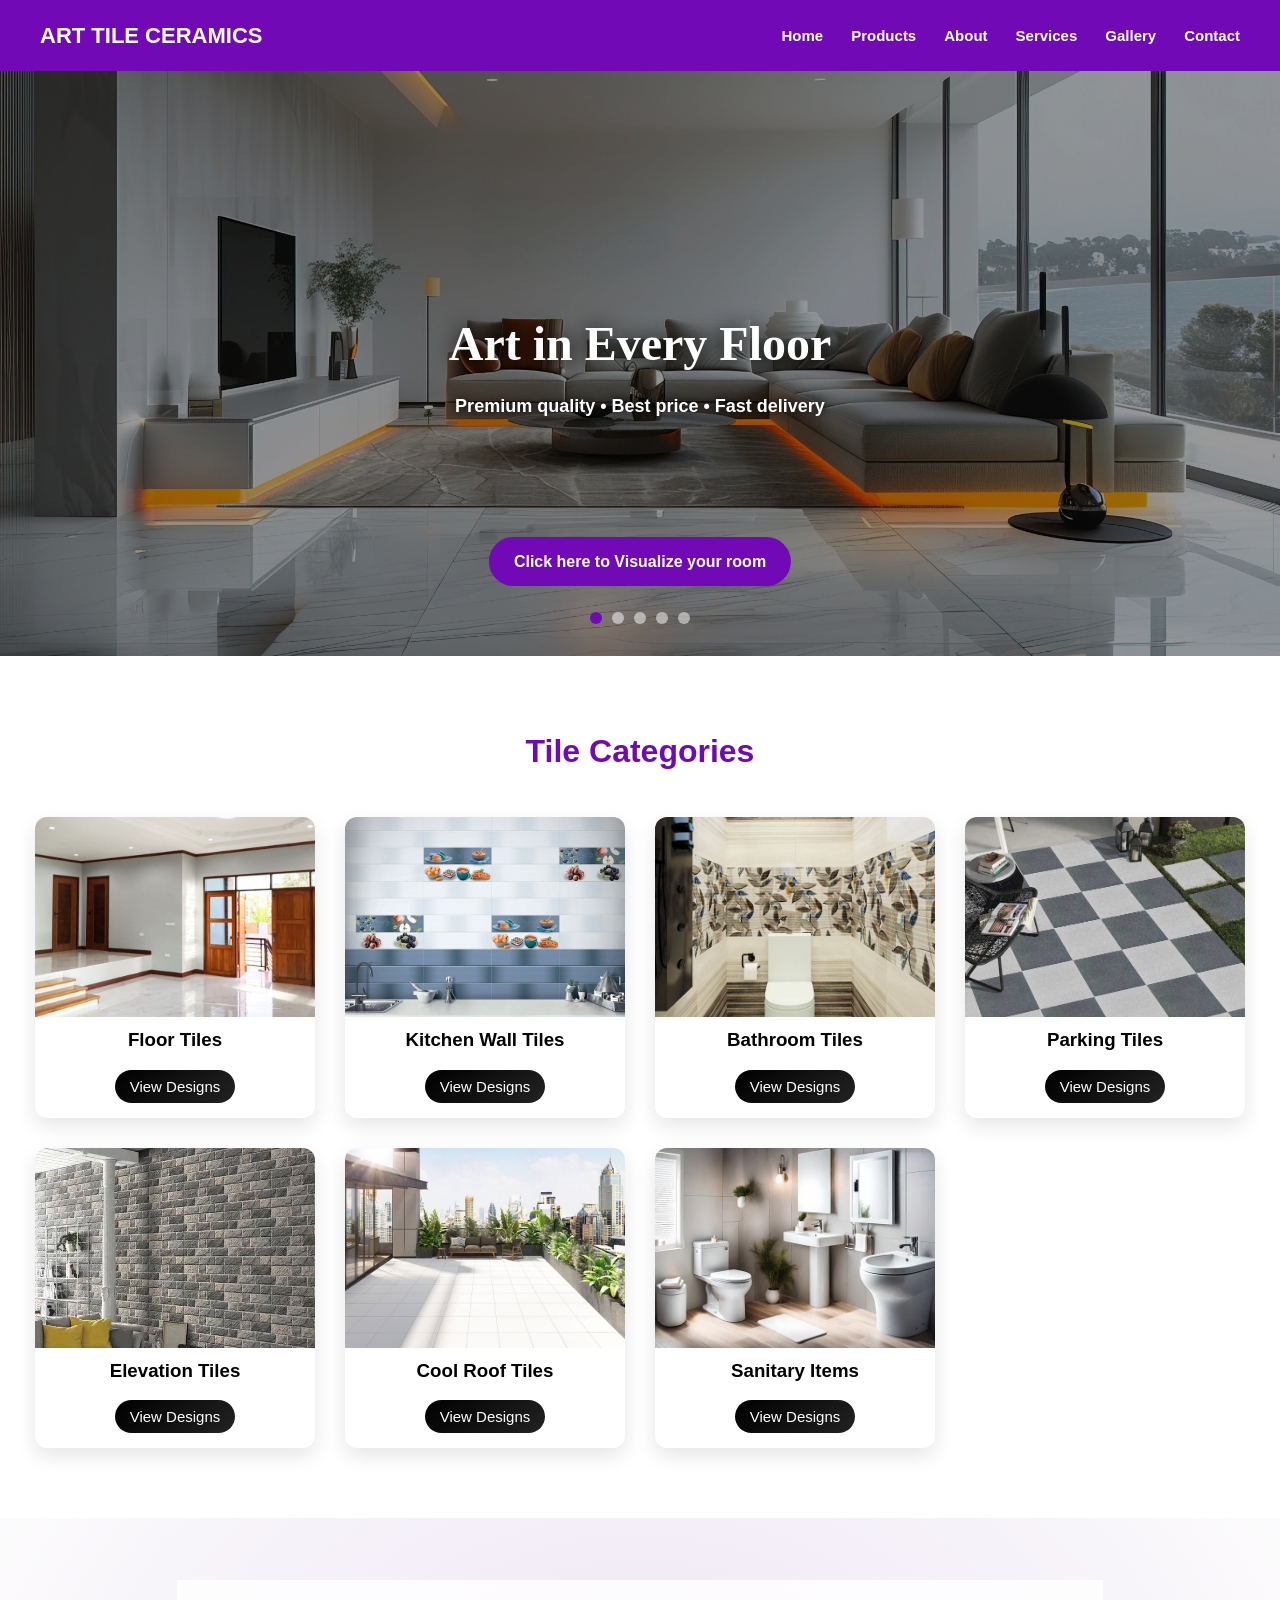
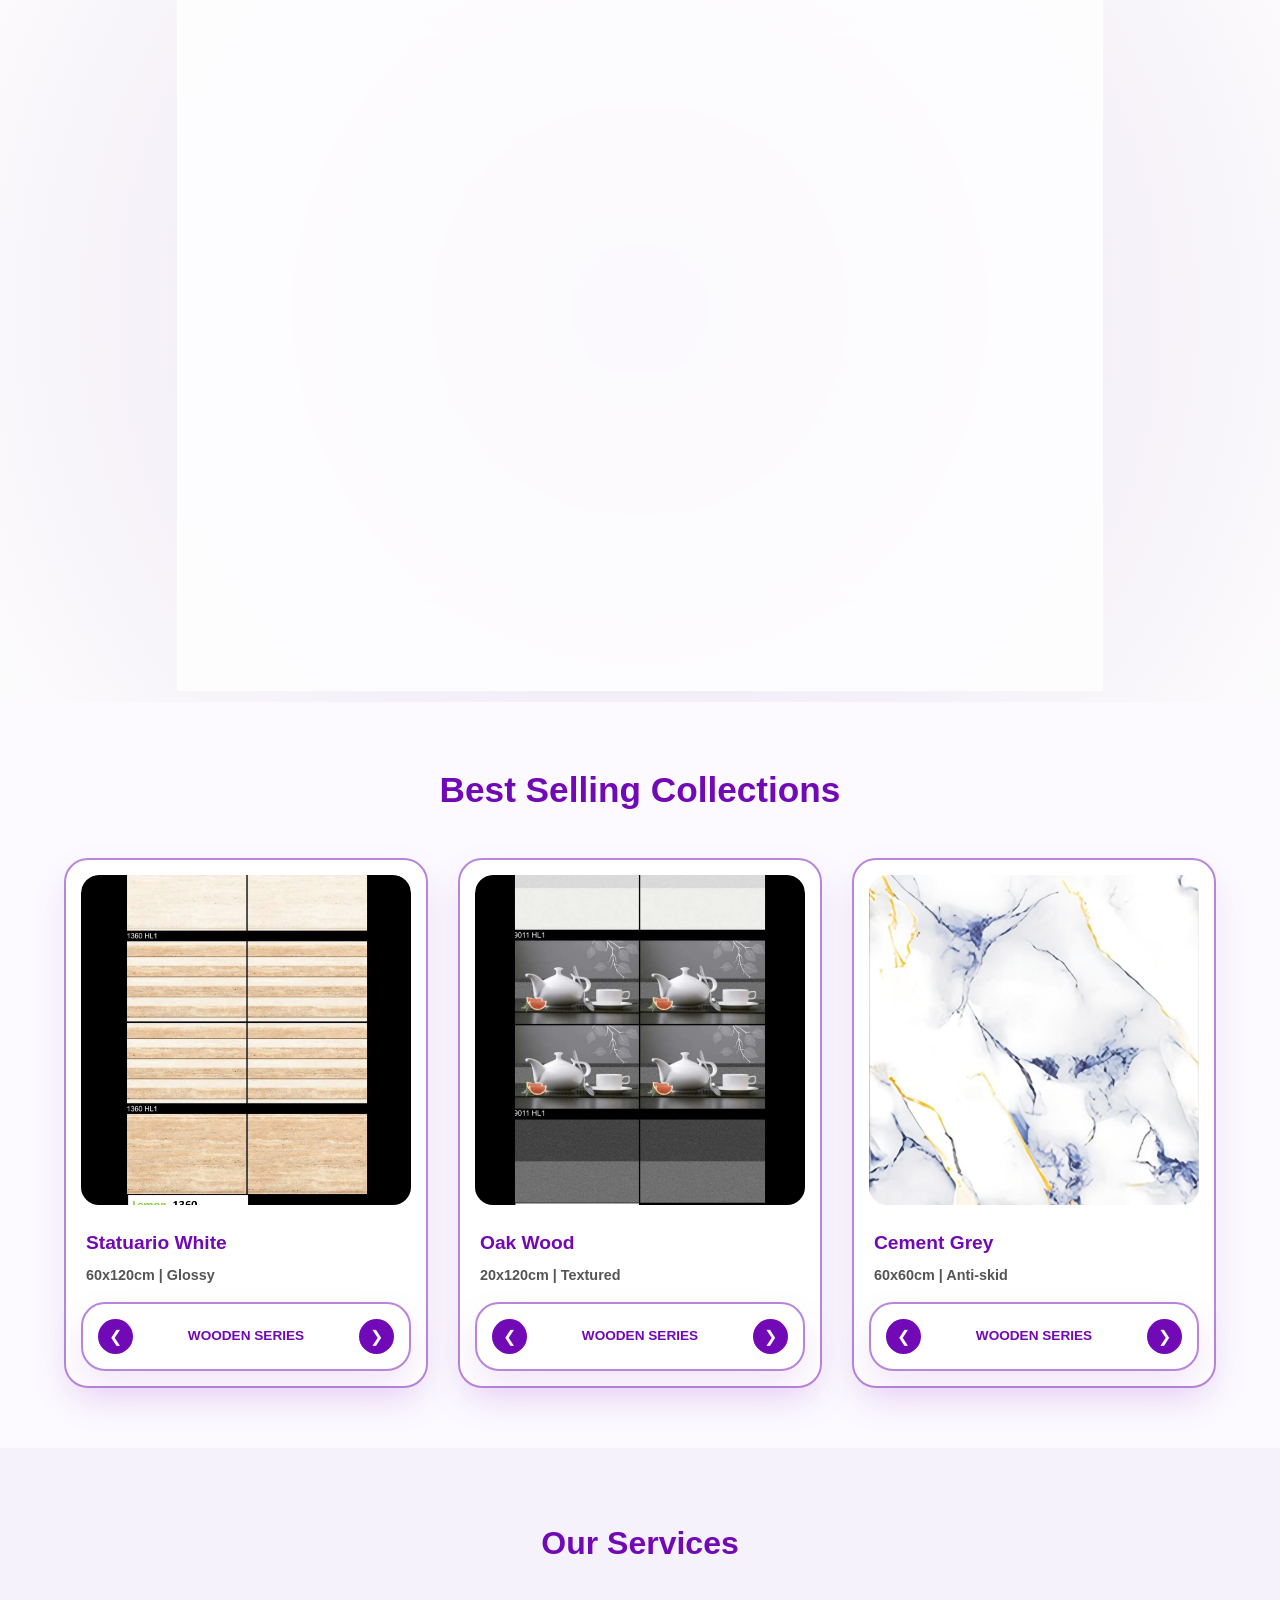
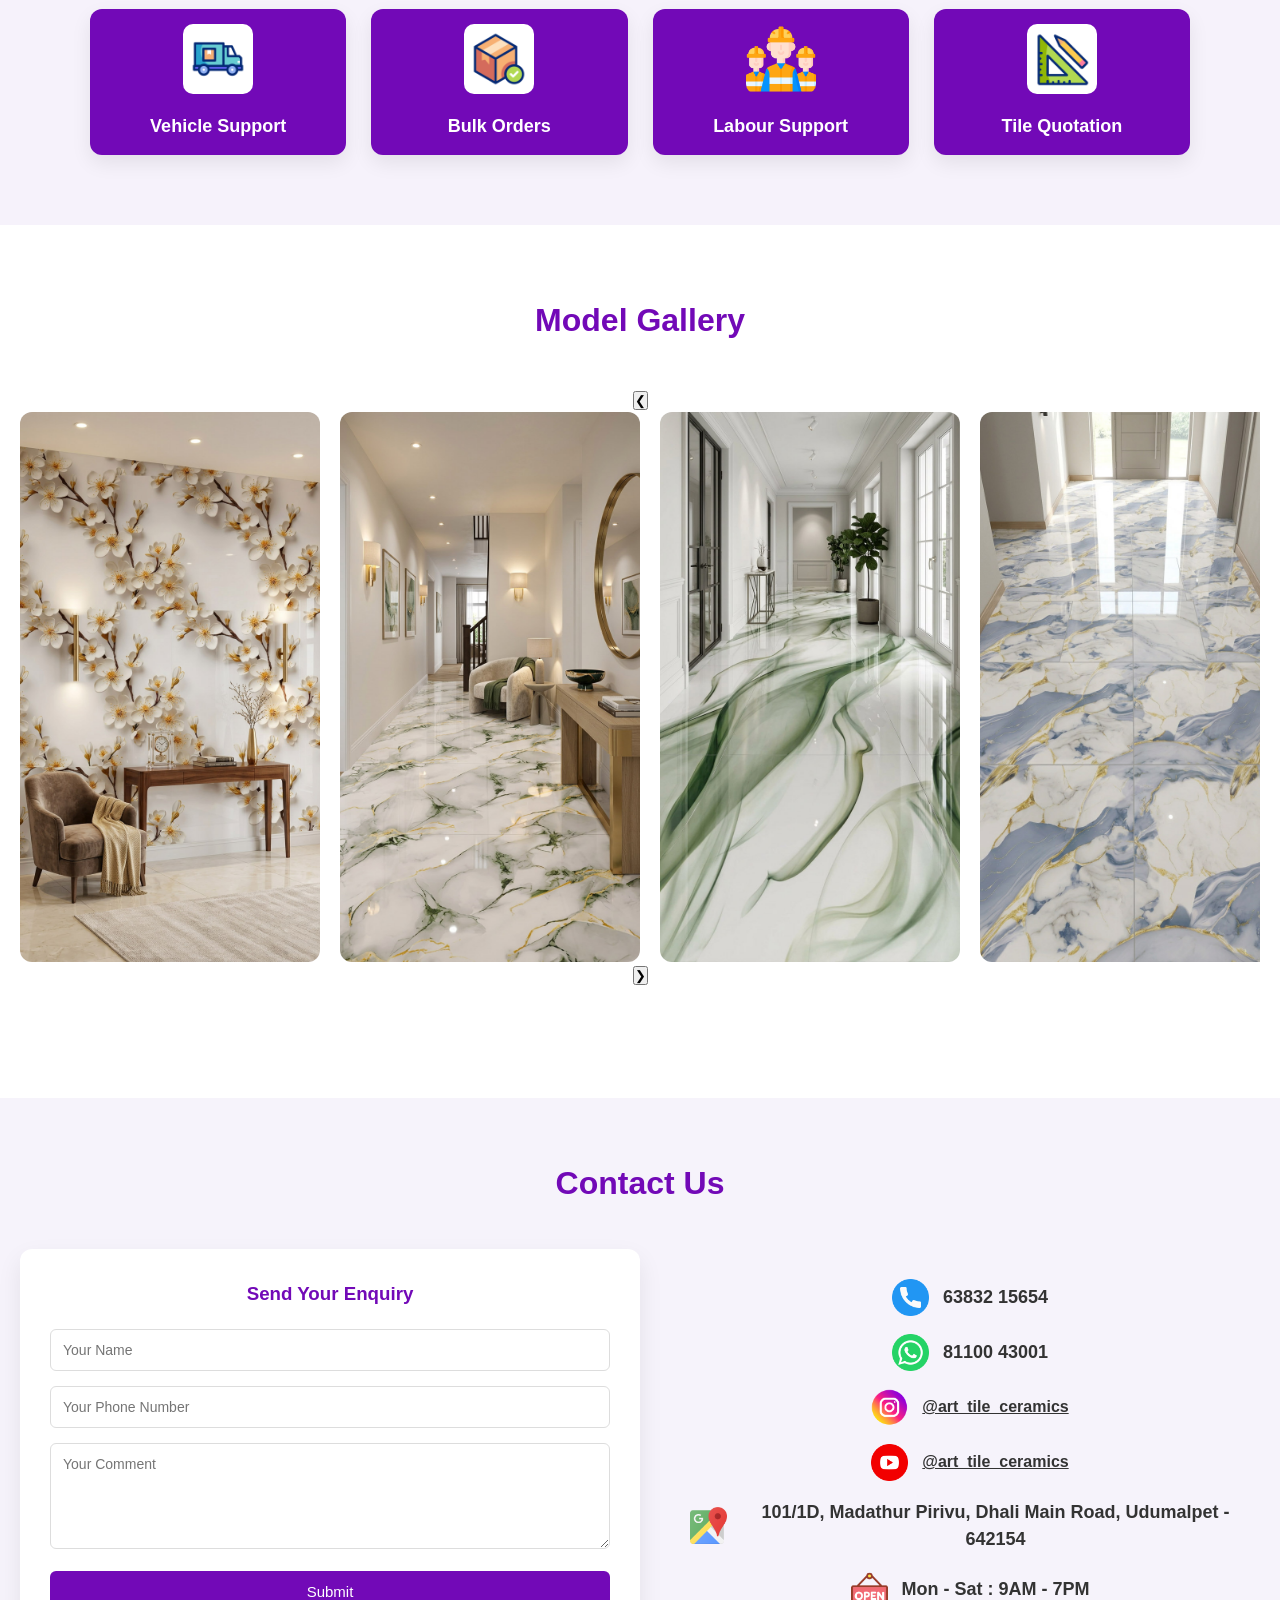
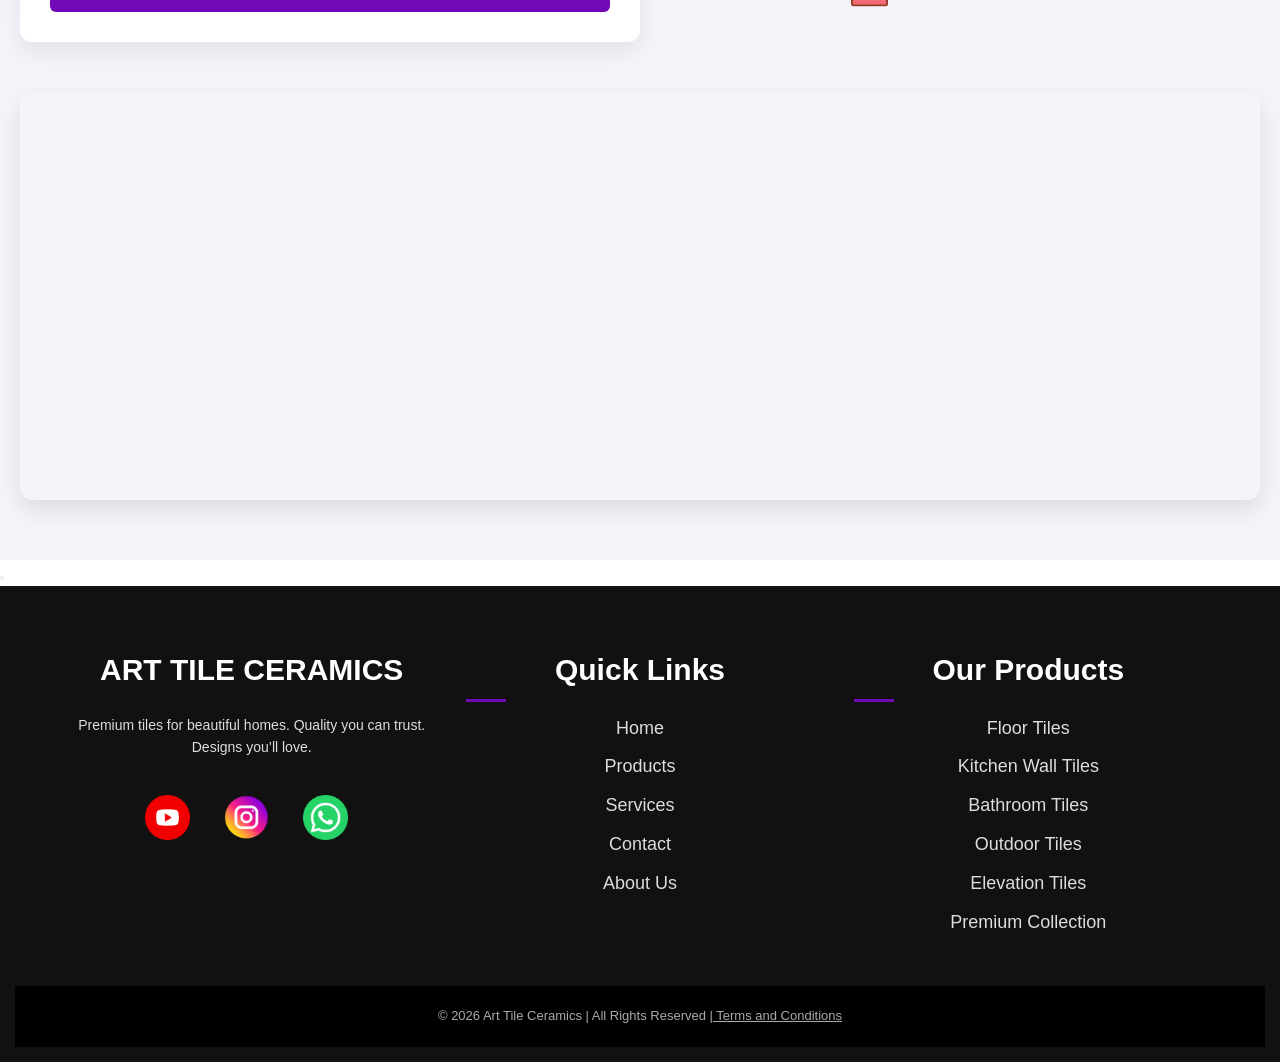
==== index.html @ 71108117 "Update index.html" ====
<!doctype html>
<html lang="en">
  <head>
    <meta charset="UTF-8" />
    <meta name="viewport" content="width=device-width, initial-scale=1.0" />
    <title>Art Tile Ceramics</title>

    <!-- Font Awesome -->
    <link
      rel="stylesheet"
      href="https://cdnjs.cloudflare.com/ajax/libs/font-awesome/6.5.1/css/all.min.css"
    />
    <script src="https://cdn.jsdelivr.net/npm/emailjs-com@3/dist/email.min.js"></script>

    <link rel="stylesheet" href="style.css" />
  </head>

  <body>
    <header>
      <div class="logo">ART TILE CERAMICS</div>

      <nav id="nav">
        <a href="#home" class="nav-link">Home</a>
        <a href="#products" class="nav-link">Products</a>
        <a href="aboutUs.html" class="nav-link">About</a>
        <a href="#services" class="nav-link">Services</a>
        <a href="#gallery" class="nav-link">Gallery</a>
        <a href="#contact" class="nav-link">Contact</a>
      </nav>

      <div class="menu-toggle" onclick="toggleMenu()">
        <i class="fa-solid fa-bars"></i>
      </div>
    </header>

<section id="home" class="hero">

  <div class="slider">

    <!-- SLIDE 1 -->
<div class="slide active" onclick="goToPage('premium-floor-tiles.html')">
  <img src="Home.jpg" />
  <div class="hero-content">
    <h1>Art in Every Floor</h1>
    <p>Premium quality • Best price • Fast delivery</p>
  </div>
</div>

<!-- SLIDE 2 -->
<div class="slide" onclick="goToPage('premium-floor-tiles.html')">
  <img src="carousel_Images/Slider_4.jpg">
  <div class="hero-content">
    <h1>Luxury Floor Tiles</h1>
    <p>Elegant designs for modern homes</p>
  </div>
</div>

<!-- SLIDE 3 -->
<div class="slide" onclick="goToPage('Kitchen Wall Tiles.html')">
  <img src="carousel_Images/Slider_2.jpeg">
  <div class="hero-content">
    <h1>Kitchen Wall Tiles</h1>
    <p>Style your kitchen beautifully</p>
  </div>
</div>

<!-- SLIDE 4 -->
<div class="slide" onclick="goToPage('Bathroom Tiles.html')">
  <img src="carousel_Images/Slider_1.jpeg">
  <div class="hero-content">
    <h1>Bathroom Collection</h1>
    <p>Comfort meets luxury</p>
  </div>
</div>

<!-- SLIDE 5 -->
<div class="slide" onclick="goToPage('Elevation Tiles.html')">
  <img src="carousel_Images/Slider_2.jpeg">
  <div class="hero-content">
    <h1>Elevation Tiles</h1>
    <p>Premium exterior designs</p>
  </div>
</div>
 
  <!-- DOTS -->
   
 <a href="Tile Visualizer.html" class="btn an">Click here to Visualize your room</a>
   <div class="dots"></div>

</section>

    <!-- <section id="home" class="hero">
      <div class="hero-content">
        <h1>Art in Every Floor</h1>
        <p>Premium quality • Best price • Fast delivery</p>
        <a href="Tile Visualizer.html" class="btn"
          >Click here to Visualize your room</a
        >
      </div>
    </section> -->

   <!-- ================= PRODUCTS SECTION ================= -->
    <section id="products">
      <h2>Tile Categories</h2>
      <div class="grid">
        <div class="card">
          <img
            src="download.jpg"
          />
          <h3>Floor Tiles</h3>
          <button>
            <a href="premium-floor-tiles.html" class="view-btn">View Designs</a>
          </button>
        </div>
        <div class="card">
          <img
            src="Kitchen Tiles.jpg"
          />
          <h3>Kitchen Wall Tiles</h3>
          <button>
            <a href="Kitchen Wall Tiles.html" class="view-btn">View Designs</a>
          </button>
        </div>
        <div class="card">
          <img
            src="Bathroom.jpg"
          />
          <h3>Bathroom Tiles</h3>
          <button>
            <a href="Bathroom Tiles.html" class="view-btn">View Designs</a>
          </button>
        </div>
        <div class="card">
          <img
            src="FULL BODY TILES.jpg"
          />
          <h3>Parking Tiles</h3>
          <button>
            <a href="Outdoor Tiles.html" class="view-btn">View Designs</a>
          </button>
        </div>
        <div class="card">
          <img
            src="ceramic-elevation-tile-2217620370-tadcq1vl.avif"
          />
          <h3>Elevation Tiles</h3>
          <button>
            <a href="Elevation Tiles.html" class="view-btn">View Designs</a>
          </button>
        </div>
        <div class="card">
          <img
            src="Cool-roof-tile.jpg"
          />
          <h3>Cool Roof Tiles</h3>
          <button>
            <a href="Our Suggestions.html" class="view-btn">View Designs</a>
          </button>
        </div>
        <div class="card">
          <img
            src="Sanitary-Fittings.jpeg"
          />
          <h3>Sanitary Items</h3>
          <button>
            <a href="Sanitary Items.html" class="view-btn">View Designs</a>
          </button>
        </div>
      </div>
    </section>

       <!-- ================= OFFER SECTION ================= -->
<section class="offer-section">
  
    <div class="offer-glass-card">
        <div class="promo-badge"> Offer Zone | Limited Time</div>
        
        <div class="offer-content">
            <h3 class="offer-highlight">
                Get <span class="text-gradient">GUARANTEED BEST PRICE</span> on selected Floor & Wall Tiles
            </h3>

            <p class="offer-subtitle">
                Upgrade your space with premium quality tiles at unbeatable prices.
            </p>
             <div class="countdown-container">
            <p class="timer-label">OFFER EXPIRES IN:</p>
            <div id="countdown" class="timer-grid">
            <div class="time-box">
                <span id="days">07</span>
                <small>Days</small>
            </div>
            <div class="time-box">
                <span id="hours">00</span>
                <small>Hrs</small>
            </div>
            <div class="time-box">
                <span id="minutes">00</span>
                <small>Min</small>
            </div>
            <div class="time-box">
                <span id="seconds">00</span>
                <small>Sec</small>
            </div>
        </div>
        </div>

            <div class="offer-footer">
                <p class="offer-urgency">
                    <span class="pulse-icon">⏳</span> Limited Stock Available • Offer Valid Till Stocks Last
                </p>
                <a href="#" class="offer-btn">Grab Offer Now 🚀</a>
            </div>
        </div>
    </div>
</section>

   <!-- ================= BEST SELLING SECTION ================= -->
<section class="best-selling-tiles">
    <h2 class="main-heading">Best Selling Collections</h2>

    <div class="main-wrapper">
        <div class="collection-box" id="coll-1">
            <div class="slider-container">
                <div class="slider-track">
                    <div class="tile-unit">
                        <img src="Tile_Imgs/img_(1).jpg" alt="Tile">
                        <div class="info-tag"><h4>Statuario White</h4><p>60x120cm | Glossy</p></div>
                    </div>
                    <div class="tile-unit">
                        <img src="Tile_Imgs/img_(2).jpg" alt="Tile">
                        <div class="info-tag"><h4>Carrara Gold</h4><p>60x120cm | Polished</p></div>
                    </div>
                    <div class="tile-unit">
                        <img src="Tile_Imgs/img_(3).jpg" alt="Tile">
                        <div class="info-tag"><h4>Venato Grey</h4><p>80x160cm | High Gloss</p></div>
                    </div>
                    <div class="tile-unit">
                        <img src="Tile_Imgs/img_(4).jpg" alt="Tile">
                        <div class="info-tag"><h4>Black Marquina</h4><p>60x60cm | Mirror</p></div>
                    </div>
                    <div class="tile-unit">
                        <img src="Tile_Imgs/img_(5).jpg" alt="Tile">
                        <div class="info-tag"><h4>Onyx Sky</h4><p>120x120cm | Satin</p></div>
                    </div>
                </div>
            </div>
          <div class="collection-box" id="coll-1"> 
    <div class="slider-container">
        <div class="slider-track">
            </div>
    </div>
    <div class="controls">
        <button onclick="manualMove('coll-1', -1)">&#10094;</button>
        <span class="label">Wooden Series</span>
        <button onclick="manualMove('coll-1', 1)">&#10095;</button>
    </div>
</div>
        </div>

        <div class="collection-box" id="coll-2">
            <div class="slider-container">
                <div class="slider-track">
                    <div class="tile-unit">
                        <img src="kitchen_wall_tile/Img_(1).jpg" alt="Tile">
                        <div class="info-tag"><h4>Oak Wood</h4><p>20x120cm | Textured</p></div>
                    </div>
                    <div class="tile-unit">
                        <img src="kitchen_wall_tile/Img_(2).jpg" alt="Tile">
                        <div class="info-tag"><h4>Pine Plank</h4><p>20x100cm | Matte</p></div>
                    </div>
                    <div class="tile-unit">
                        <img src="kitchen_wall_tile/Img_(3).jpg" alt="Tile">
                        <div class="info-tag"><h4>Walnut Dark</h4><p>20x120cm | Rustic</p></div>
                    </div>
                    <div class="tile-unit">
                        <img src="kitchen_wall_tile/Img_(4).jpg" alt="Tile">
                        <div class="info-tag"><h4>Teak Classic</h4><p>15x90cm | Natural</p></div>
                    </div>
                    <div class="tile-unit">
                        <img src="kitchen_wall_tile/Img_(5).jpg" alt="Tile">
                        <div class="info-tag"><h4>Cedar Ash</h4><p>20x120cm | Soft Touch</p></div>
                    </div>
                </div>
            </div>
            <div class="collection-box" id="coll-2"> 
    <div class="slider-container">
        <div class="slider-track">
            </div>
    </div>
    <div class="controls">
        <button onclick="manualMove('coll-2', -1)">&#10094;</button>
        <span class="label">Wooden Series</span>
        <button onclick="manualMove('coll-2', 1)">&#10095;</button>
    </div>
</div>
        </div>

        <div class="collection-box" id="coll-3">
            <div class="slider-container">
                <div class="slider-track">
                    <div class="tile-unit">
                        <img src="stanza_tile_4-2_glossy/Tile_(1).jpeg" alt="Tile">
                        <div class="info-tag"><h4>Cement Grey</h4><p>60x60cm | Anti-skid</p></div>
                    </div>
                    <div class="tile-unit">
                        <img src="stanza_tile_4-2_glossy/Tile_(2).jpeg" alt="Tile">
                        <div class="info-tag"><h4>Basalt Rock</h4><p>30x60cm | Flamed</p></div>
                    </div>
                    <div class="tile-unit">
                        <img src="stanza_tile_4-2_glossy/Tile_(3).jpeg" alt="Tile">
                        <div class="info-tag"><h4>Urban Slate</h4><p>60x120cm | Lappato</p></div>
                    </div>
                    <div class="tile-unit">
                        <img src="stanza_tile_4-2_glossy/Tile_(4).jpeg" alt="Tile">
                        <div class="info-tag"><h4>Sandstone Beige</h4><p>60x60cm | Matte</p></div>
                    </div>
                    <div class="tile-unit">
                        <img src="stanza_tile_4-2_glossy/Tile_(5).jpeg" alt="Tile">
                        <div class="info-tag"><h4>Coal Anthracite</h4><p>60x120cm | Structured</p></div>
                    </div>
                </div>
            </div>
          <div class="collection-box" id="coll-3"> 
    <div class="slider-container">
        <div class="slider-track">
            </div>
    </div>
    <div class="controls">
        <button onclick="manualMove('coll-3', -1)">&#10094;</button>
        <span class="label">Wooden Series</span>
        <button onclick="manualMove('coll-3', 1)">&#10095;</button>
    </div>
</div>
        </div>
    </div>
</section>

   <!-- ================= Services SECTION ================= -->
    <section id="services">
  <h2>Our Services</h2>

  <div class="services-grid">

    <div class="service-card">
      <img src="delivery-truck.gif" alt="Home Delivery">
      <h3>Vehicle Support</h3>
    </div>

    <div class="service-card">
      <img src="available.gif" alt="Bulk Orders">
      <h3>Bulk Orders</h3>
    </div>

    <div class="service-card">
      <img src="workers.png" alt="Labour Support">
      <h3>Labour Support</h3>
    </div>

    <div class="service-card">
      <img src="ruler.gif" alt="Tile Estimation">
      <h3>Tile Quotation</h3>
    </div>

  </div>
</section>

   <!-- ================= Recent Works SECTION ================= -->
<section id="gallery">
  <h2>Model Gallery</h2>

  <div class="works-carousel">

    <!-- LEFT BUTTON -->
    <button class="works-btn left" onclick="moveWorks(-1)">&#10094;</button>

    <div class="works-track" id="worksTrack">
      <img src="Sample_1.jpeg" />
      <img src="Sample_2.jpeg" />
      <img src="Sample_3.jpeg" />
      <img src="Sample_4.jpeg" />
      <img src="Sample_5.jpeg" />
      <img src="Sample_6.jpeg" />
      <img src="Sample_7.jpeg" />
      <img src="Sample_8.jpeg" />
      <img src="Sample_9.png" />
    </div>

    <!-- RIGHT BUTTON -->
    <button class="works-btn right" onclick="moveWorks(1)">&#10095;</button>

  </div>
</section>
    
    <!-- ================= Contact Us SECTION ================= -->
    <section id="contact" class="contact-section">
      <h2>Contact Us</h2>

      <div class="contact-container">
        <!-- CONTACT FORM -->

        <div class="contact-form">

         <h3>Send Your Enquiry</h3>

      <form action="https://formsubmit.co/arttile0426@gmail.com" method="POST" id="contactForm">
     <input type="text" name="name" id="name" placeholder="Your Name" required>
     <input type="tel" name="phone" id="phone" placeholder="Your Phone Number" required>
     <textarea name="message" id="message" rows="5" placeholder="Your Comment" required></textarea>
    
     <button type="submit">Submit</button>
    </form>
    <p id="formResponse"></p>

</div>

        <!-- CONTACT INFO -->

        <div class="contact-info">
          <div class="contact-row">
            <img src="telephone.png" alt="Phone" />
            <span>63832 15654</span>
          </div>

          <div class="contact-row">
            <img src="social.png" alt="WhatsApp" />
            <span>81100 43001</span>
          </div>

          <div class="contact-row">
            <img src="instagram.png" alt="Instagram" />
            <a
              href="https://www.instagram.com/art_tile_ceramics"
              target="_blank"
              >@art_tile_ceramics</a
            >
          </div>

          <div class="contact-row">
            <img src="youtube.png" alt="YouTube" />
            <a href="https://youtube.com/@art_tile_ceramics" target="_blank"
              >@art_tile_ceramics</a
            >
          </div>

          <div class="contact-row">
            <img src="logo.png" alt="Location" />
            <span
              >101/1D, Madathur Pirivu, Dhali Main Road, Udumalpet -
              642154</span
            >
          </div>

          <div class="contact-row">
            <img src="open.png" alt="Opening Time" />
            <span>Mon - Sat : 9AM - 7PM</span>
          </div>
        </div>
      </div>

      <!-- GOOGLE MAP -->

      <div class="map-full">
        <iframe
          src="https://www.google.com/maps/embed?pb=!1m18!1m12!1m3!1d4826.474741415855!2d77.22317827583666!3d10.542474563463868!2m3!1f0!2f0!3f0!3m2!1i1024!2i768!4f13.1!3m3!1m2!1s0x3ba9cd0301e5349b%3A0xfdb6c408ddd50327!2sART%20TILE%20CERAMICS!5e1!3m2!1sen!2sin!4v1773333958546!5m2!1sen!2sin"
          width="600"
          height="450"
          style="border: 0"
          allowfullscreen=""
          loading="lazy"
          referrerpolicy="no-referrer-when-downgrade"
        ></iframe>
      </div>
    </section>

    <button class="view-btn">
      <a href="/marzipano/app-files/index.html"></a>
    </button>

    <!-- Back To Top Button -->
    <a href="#" id="backToTop">
      <img src="Screenshot_2026-02-26_214133.png" alt="Back To Top" />
    </a>

    <!-- MODERN FOOTER -->
    <footer class="modern-footer">
      <div class="footer-container">
        <!-- Company Info -->
        <div class="footer-box">
          <h3>ART TILE CERAMICS</h3>
          <p>
            Premium tiles for beautiful homes. Quality you can trust. Designs
            you’ll love.
          </p>
          <div class="social-icons">
            <a href="https://youtube.com/@art_tile_ceramics"
              ><img src="youtube.png" alt="YouTube"
            /></a>
            <a
              href="https://www.instagram.com/art_tile_ceramics?igsh=MXU3cG9iaDUycWJzdg=="
              ><img src="instagram.png" alt="Instagram" /></i
            ></a>
            <a href="https://web.whatsapp.com/"
              ><img src="social.png" alt="WhatsApp" /></a>
          </div>
        </div>

        <!-- Quick Links -->
        <div class="footer-box">
          <h4>Quick Links</h4>
          <ul>
            <li><a href="#home">Home</a></li>
            <li><a href="#products">Products</a></li>
            <li><a href="#services">Services</a></li>
            <li><a href="#contact">Contact</a></li>
            <li><a href="aboutUs.html">About Us</a></li>
          </ul>
        </div>

        <!-- Products -->
        <div class="footer-box">
          <h4>Our Products</h4>
          <ul>
            <li><a href="premium-floor-tiles.html">Floor Tiles</a></li>
            <li><a href="Kitchen Wall Tiles.html">Kitchen Wall Tiles</a></li>
            <li><a href="Bathroom Tiles.html">Bathroom Tiles</a></li>
            <li><a href="Outdoor Tiles.html">Outdoor Tiles</a></li>
            <li><a href="Elevation Tiles.html">Elevation Tiles</a></li>
            <li><a href="Premium Collection.html">Premium Collection</a></li>
          </ul>
        </div>
      </div>

      <!-- Bottom Bar -->
      <div class="footer-bottom">
        <p>© 2026 Art Tile Ceramics | All Rights Reserved |<a href="Terms & Conditions.html"> Terms and Conditions</a></p>
      </div>
    </footer>

    <!-- <script src="https://cdn.jsdelivr.net/npm/@emailjs/browser@3/dist/email.min.js"></script>

<script>

(function(){
emailjs.init("arttile0426@gmail.com");
})();

document.getElementById("contactForm").addEventListener("submit", function(e){

e.preventDefault();

emailjs.sendForm(
"YOUR_SERVICE_ID",
"YOUR_TEMPLATE_ID",
this
)
.then(function(){

document.getElementById("formResponse").innerHTML="Message sent successfully!";

document.getElementById("contactForm").reset();

},
function(error){

document.getElementById("formResponse").innerHTML="Failed to send message";

console.log(error);

});

});

</script> -->

<script src="script.js"></script>
    
  </body>
</html>
---- style.css ----
* {
  margin: 0;
  padding: 0;
  box-sizing: border-box;
  font-family: Arial;
}
html {
  scroll-behavior: smooth;
}
body {
  line-height: 1.6;
}

html,
body {
  overflow-x: hidden;
}

.grid a {
  color: white;
}

/* HEADER */
header {
  position: sticky;
  top: 0;
  background: #7209b7;
  color: white;
  padding: 18px 40px;
  display: flex;
  justify-content: space-between;
  align-items: center;
  z-index: 1000;
}

.logo {
  font-size: 22px;
  font-weight: bold;
}

nav {
  display: flex;
  gap: 28px;
  transition: 0.4s;
}

/* STICKY NAVBAR */
.navbar {
  position: sticky;
  top: 0;
  width: 100%;
  z-index: 1000;

  /* Recommended for violet theme */
  background: #ffffff;
  box-shadow: 0 4px 15px rgba(0, 0, 0, 0.08);
}

.nav-link {
  position: relative;
  text-decoration: none;
  color: white;
  font-size: 15px;
  font-weight: 600;
}

.nav-link::after {
  content: "";
  position: absolute;
  left: 0;
  bottom: -5px;
  width: 0%;
  height: 2px;
  background: white;
  transition: 0.4s;
}

.nav-link:hover {
  color: white;
}
.nav-link:hover::after {
  width: 100%;
}

.menu-toggle {
  display: none;
  font-size: 24px;
  cursor: pointer;
}

/* REMOVE DEFAULT SPACE */
body {
  margin: 0;
  padding: 0;
}

/* HERO FULL FIT */
.hero {
  width: 100%;
  height: 65vh; /* full screen */
  margin: 0;
  padding: 0;
  overflow: hidden;
}

/* SLIDER FULL FIT */
.slider {
  width: 100%;
  height: 100%;
}

/* SLIDE FULL FIT */
.slide {
  width: 100%;
  height: 100%;
}

/* IMAGE FULL COVER */
.slide img {
  width: 100%;
  height: 100%;
  object-fit: cover;
  display: block; /* removes inline gap */
}

/* REMOVE SECTION GAP */
section {
  margin: 0;
  padding: 0;
}

/* HERO CAROUSEL */
.hero {
  position: relative;
  overflow: hidden;
}

/* SLIDER */
.slider {
  height: 100%;
  position: relative;
}

/* SLIDE */
.slide {
  position: absolute;
  width: 100%;
  height: 100%;
  opacity: 0;
  transition: 1s ease-in-out;
}

.slide.active {
  opacity: 1;
  z-index: 1;
}

/* IMAGE */
.slide img {
  width: 100%;
  height: 100%;
  object-fit: cover;
}

/* OVERLAY */
.slide::after {
  content: "";
  position: absolute;
  top: 0;
  left: 0;
  width: 100%;
  height: 100%;
  background: rgba(0, 0, 0, 0.4);
}

/* CONTENT */
.hero-content {
  position: absolute;
  top: 50%;
  left: 50%;
  transform: translate(-50%, -50%);
  text-align: center;
  color: white;
  z-index: 2;
  animation: fadeUp 1s;
}

.hero h1 {
  font-size: 48px;
  font-family: Cambria;
  text-shadow: 0 0 20px black;
}

.hero p {
  margin-top: 10px;
  font-size: 18px;
  font-weight: bold;
  text-shadow: 0 0 10px black;
}
/* HERO SECTION FIX */
.hero {
  position: relative;
}

/* VISUALIZER BUTTON */
.hero .an {
  position: absolute;
  bottom: 70px;
  left: 50%;
  transform: translateX(-50%);
  z-index: 10;
  transition: all 0.4s ease;
}

/* HOVER FIX */
.hero .an:hover {
  transform: translateX(-50%) translateY(-5px); /* keep SAME translateX */
}

/* DOTS POSITION */
.dots {
  position: absolute;
  bottom: 20px;
  width: 100%;
  text-align: center;
}

/* BUTTON */
.btn {
  display: inline-block;
  margin-top: 20px;
  padding: 12px 25px;
  border-radius: 30px;
  background: #7209b7;
  color: white;
  font-weight: bold;
  transition: 0.4s;
}

.btn:hover {
  background: white;
  color: #7209b7;
  transform: translateY(-3px);
}

/* DOTS */
.dots {
  position: absolute;
  bottom: 20px;
  width: 100%;
  text-align: center;
  z-index: 5;
}

.dots span {
  display: inline-block;
  width: 12px;
  height: 12px;
  margin: 5px;
  background: white;
  border-radius: 50%;
  opacity: 0.5;
  cursor: pointer;
}

.dots .active {
  opacity: 1;
  background: #7209b7;
}

/* ANIMATION */
@keyframes fadeUp {
  from {
    opacity: 0;
    transform: translate(-50%, -30%);
  }
  to {
    opacity: 1;
    transform: translate(-50%, -50%);
  }
}

/* RESPONSIVE */
@media (max-width: 768px) {
  .hero h1 {
    font-size: 28px;
  }
  .hero p {
    font-size: 14px;
  }
}

/* SECTION */
section {
  padding: 70px 20px;
  text-align: center;
}
.light {
  background: #f3f0ff;
}
.light p {
  font-size: 15px;
}

/* GRID */
.grid {
  margin-top: 30px;
  display: grid;
  gap: 30px;
  padding: 0 15px;

  /* Desktop */
  grid-template-columns: repeat(4, 1fr);
}
/* Tablet */
@media (max-width: 992px) {
  .grid {
    grid-template-columns: repeat(3, 1fr);
  }
}

/* Mobile */
@media (max-width: 600px) {
  .grid {
    grid-template-columns: repeat(2, 1fr);
  }
}

/* CARD */
.card {
  width: 100%;
  background: white;
  border-radius: 12px;
  overflow: hidden;
  box-shadow: 0 8px 20px rgba(0, 0, 0, 0.1);
  transition: 0.3s;
}

/* GALLERY */
.gallery img {
  width: 250px;
  height: 380px;
  object-fit: cover;
  border-radius: 8px;
}

.card:hover {
  transform: translateY(-8px);
}

.card img {
  width: 100%;
  height: 200px;
  object-fit: cover;
}

.card button {
  margin: 15px 0;
  background: black;
  color: white;
  padding: 8px 15px;
  border: none;
  border-radius: 20px;
  cursor: pointer;
  transition: 0.3s;
}

.card button:hover {
  background: #7209b7;
  transform: scale(1.05);
}

/* SERVICES */
.service {
  background: #7209b7;
  color: white;
  padding: 20px;
  border-radius: 8px;
  width: 250px;
  font-weight: bold;

  display: flex;
  justify-content: center; /* Horizontal center */
  align-items: center; /* Vertical center */
  text-align: center;
}
a {
  text-decoration: none;
}

/* ================= SERVICES HOVER EFFECT ================= */
#services .service-card {
  position: relative;
  overflow: hidden;
  transition:
    transform 0.35s ease,
    box-shadow 0.35s ease;
}

/* Shine animation layer */
#services .service-card::before {
  content: "";
  position: absolute;
  inset: 0;
  background: linear-gradient(
    120deg,
    transparent,
    rgba(255, 255, 255, 0.35),
    transparent
  );
  transform: translateX(-120%);
  transition: transform 0.5s ease;
}

/* Hover effect */
#services .service-card:hover {
  cursor: pointer;
  transform: translateY(-8px) scale(1.05);
  box-shadow: 0 18px 35px #b984db;
}

/* Shine move */
#services .service-card:hover::before {
  transform: translateX(120%);
}

/* Press effect */
#services .service-card:active {
  transform: scale(0.97);
}

/* CONTACT SECTION */

.contact-section {
  padding: 60px 20px;
  background: #f6f3fb;
}

.contact-section h2 {
  text-align: center;
  font-size: 32px;
  color: #7209b7;
  margin-bottom: 40px;
}

/* CONTACT LAYOUT */

.contact-container {
  display: flex;
  flex-wrap: wrap;
  gap: 40px;
  justify-content: center;
}

/* CONTACT FORM */

.contact-form {
  flex: 1;
  min-width: 300px;
  background: white;
  padding: 30px;
  border-radius: 12px;
  box-shadow: 0 10px 25px rgba(0, 0, 0, 0.08);
}

.contact-form h3 {
  margin-bottom: 20px;
  color: #7209b7;
}

.contact-form input,
.contact-form textarea {
  width: 100%;
  padding: 12px;
  margin-bottom: 15px;
  border: 1px solid #ddd;
  border-radius: 6px;
  font-size: 14px;
  outline: none;
  transition: 0.3s;
}

.contact-form input:focus,
.contact-form textarea:focus {
  border-color: #7209b7;
  box-shadow: 0 0 5px rgba(114, 9, 183, 0.3);
}

.contact-form button {
  width: 100%;
  padding: 12px;
  background: #7209b7;
  color: white;
  border: none;
  border-radius: 6px;
  font-size: 15px;
  cursor: pointer;
  transition: 0.3s;
}

.contact-form button:hover {
  background: #5b06a0;
}

/* CONTACT INFO */

.contact-info {
  flex: 1;
  min-width: 300px;
  display: flex;
  flex-direction: column;
  gap: 18px;
  padding: 30px 10px;
}

/* CONTACT ROW */
.contact-row {
  display: flex;
  justify-content: center;
  align-items: center;
  gap: 14px;
  font-size: 16px;
  color: #333;
  line-height: 1.5;
  transition: 0.3s;
}

.contact-row:hover {
  color: #7209b7;
}

/* ICON IMAGE */
.contact-row img {
  width: 37px;
  height: 37px;
  object-fit: contain;
}

.social-icons img {
  width: 45px;
  height: 45px;
  object-fit: contain;
}

/* LINKS */
.contact-row a {
  text-decoration: underline;
  color: #333;
  font-weight: bold;
}

.contact-row span {
  font-size: 18px;
  text-decoration: none;
  color: #333;
  font-weight: bold;
}

.contact-row a:hover {
  color: #7209b7;
  cursor: pointer;
}

/* MAP */
.map-full {
  margin-top: 50px;
  border-radius: 12px;
  overflow: hidden;
  box-shadow: 0 10px 25px rgba(0, 0, 0, 0.1);
}

.map-full iframe {
  width: 100%;
  height: 400px;
  border: 0;
}

/* RESPONSIVE */
@media (max-width: 768px) {
  .contact-container {
    flex-direction: column;
  }

  .contact-section h2 {
    font-size: 26px;
  }

  .map-full iframe {
    height: 300px;
  }
}

@media (max-width: 480px) {
  .contact-row {
    font-size: 14px;
  }

  .contact-row img {
    width: 20px;
    height: 20px;
  }
  .contact-row img {
    width: 20px;
    height: 20px;
  }
}

/* FOOTER */
footer {
  background: #111;
  color: white;
  padding: 15px;
  text-align: center;
}

/* MOBILE */
@media (max-width: 768px) {
  nav {
    position: absolute;
    top: 75px;
    right: -100%;
    flex-direction: column;
    background: #111;
    width: 240px;
    padding: 25px;
    border-radius: 12px;
    transition: 0.4s;
  }

  nav.active {
    right: 20px;
  }

  .menu-toggle {
    display: block;
  }
}

/* ================= PRODUCT BUTTON GLITTER EFFECT ================= */
#products .card button {
  position: relative;
  overflow: hidden;
  background: linear-gradient(135deg, #000, #222);
  color: white;
  border-radius: 25px;
  transition: all 0.35s ease;
  font-size: 15px;
}

/* Glitter shine layer */
#products .card button::before {
  content: "";
  position: absolute;
  top: 0;
  left: -120%;
  width: 120%;
  height: 100%;
  background: linear-gradient(
    120deg,
    transparent,
    rgba(255, 255, 255, 0.5),
    transparent
  );
  transition: 0.6s;
}

/* Hover effects */
#products .card button:hover {
  transform: translateY(-4px) scale(1.05);
  box-shadow: 0 10px 25px rgba(0, 0, 0, 0.6);
}

/* Shine animation */
#products .card button:hover::before {
  left: 120%;
}

/* Click feel */
#products .card button:active {
  transform: scale(0.95);
}

/* BACK TO TOP BUTTON */
#backToTop {
  position: fixed;
  bottom: 40px;
  right: 40px;
  width: 60px;
  height: 60px;
  background: linear-gradient(135deg, #ff7b00, #ff3c00);
  border-radius: 50%;
  display: flex;
  align-items: center;
  justify-content: center;
  box-shadow: 0 10px 25px rgba(0, 0, 0, 0.25);
  cursor: pointer;
  opacity: 0;
  visibility: hidden;
  transform: translateY(20px);
  transition: all 0.4s ease;
  z-index: 999;
}

/* Image inside */
#backToTop img {
  width: 130%;
  height: 130%;
  object-fit: fill;
  border-radius: 50px;
  /* filter: brightness(0) invert(1); */
  transition: transform 0.3s ease;
}

/* Show Button */
#backToTop.show {
  opacity: 1;
  visibility: visible;
  transform: translateY(0);
}

/* Mobile Adjust */
@media (max-width: 768px) {
  #backToTop {
    right: 20px;
    bottom: 20px;
    width: 50px;
    height: 50px;
  }
}

/* MODERN FOOTER */
.modern-footer {
  background: #111;
  color: #ddd;
  padding-top: 60px;
  font-size: 14px;
}

.footer-container {
  width: 90%;
  margin: auto;
  display: grid;
  grid-template-columns: repeat(auto-fit, minmax(220px, 1fr));
  gap: 40px;
}

.footer-box h3,
.footer-box h4 {
  color: #fff;
  margin-bottom: 20px;
  position: relative;
  font-size: 30px;
}

.footer-box h4::after {
  content: "";
  width: 40px;
  height: 3px;
  background: #7209b7;
  position: absolute;
  left: 0;
  bottom: -8px;
}

.footer-box p {
  margin-bottom: 12px;
  line-height: 1.6;
}

.footer-box ul {
  list-style: none;
}

.footer-box ul li {
  margin-bottom: 10px;
  transition: 0.3s;
  cursor: pointer;
  font-size: 18px;
}

.footer-box ul li:hover {
  transform: translateX(6px);
  color: #7209b7;
}

.footer-box a {
  color: #ddd;
  text-decoration: none;
  transition: 0.3s;
}

.footer-box a:hover {
  color: #7209b7;
}

/* Icons */
.footer-box i {
  width: 35px;
  font-size: 30px;
  color: #7209b7;
}

.social-icons {
  margin-top: -5px;
}

.social-icons a {
  margin-top: 20px;
  display: inline-block;
  margin-right: 10px;
  padding: 10px;
  border-radius: 50%;
  color: white;
  transition: 0.3s;
}

.social-icons a:hover {
  transform: translateY(-5px);
}

/* Bottom */
.footer-bottom {
  text-align: center;
  padding: 20px;
  margin-top: 40px;
  background: #000;
  font-size: 13px;
  color: #aaa;
}
.footer-bottom p a {
  color: #aaa;
  text-decoration: underline;
}

/* Responsive */
@media (max-width: 768px) {
  .modern-footer {
    text-align: center;
  }

  .footer-box h4::after {
    left: 50%;
    transform: translateX(-50%);
  }
}

.modern-footer {
  opacity: 0;
  transform: translateY(50px);
  transition: 0.8s ease;
}

/* ================= COMMON SECTION STYLE ================= */
.section-header {
  text-align: center;
  margin-bottom: 50px;
}

.section-header h2 {
  font-size: 32px;
  margin-bottom: 10px;
}

.section-header p {
  color: #666;
  font-size: 15px;
}

/* SECTION */

.best-selling {
  padding: 80px 20px;
  background: linear-gradient(180deg, #faf7ff, #ffffff);
  text-align: center;
}

/* HEADER */

.section-header h2 {
  font-size: 34px;
  color: #7209b7;
  margin-bottom: 10px;
}

.section-header p {
  color: #666;
  margin-bottom: 40px;
}

/* Best selling Section starts */

:root {
  --primary: #7209b7;
  --light: #b984db;
  --white: #ffffff;
  --font-main: "Segoe UI", sans-serif;
}

.best-selling-tiles {
  padding: 60px 5%;
  background-color: #fcfaff;
  font-family: var(--font-main);
}

.main-heading {
  text-align: center;
  color: var(--primary);
  font-size: 2.2rem;
  margin-bottom: 40px;
}

.main-wrapper {
  display: grid;
  grid-template-columns: repeat(auto-fit, minmax(320px, 1fr));
  gap: 30px;
  max-width: 1400px;
  margin: 0 auto;
}

/* Single Collection Card */
.collection-box {
  background: var(--white);
  border: 2px solid var(--light);
  border-radius: 24px;
  padding: 15px;
  box-shadow: 0 15px 35px rgba(114, 9, 183, 0.1);
  transition: 0.3s ease;
}

.slider-container {
  overflow: hidden;
  border-radius: 18px;
}

.slider-track {
  display: flex;
  transition: transform 0.5s cubic-bezier(0.4, 0, 0.2, 1);
}

.tile-unit {
  min-width: 100%;
  text-align: left;
}

.tile-unit img {
  width: 100%;
  aspect-ratio: 1/1;
  object-fit: cover;
  border-radius: 18px;
}

/* Individual Tile Info */
.info-tag {
  padding: 15px 5px;
}

.info-tag h4 {
  margin: 0;
  color: var(--primary);
  font-size: 1.2rem;
}

.info-tag p {
  margin: 5px 0 0;
  color: #555;
  font-size: 0.9rem;
  font-weight: 600;
}

/* Navigation UI */
.controls {
  display: flex;
  justify-content: space-between;
  align-items: center;
}

.controls button {
  background: var(--primary);
  color: white;
  border: none;
  width: 35px;
  height: 35px;
  border-radius: 50%;
  cursor: pointer;
  font-size: 1rem;
  transition: 0.2s;
}

.controls button:hover {
  background: var(--light);
}

.label {
  font-weight: 700;
  color: var(--primary);
  text-transform: uppercase;
  font-size: 0.85rem;
}

/* Best selling Section ends */

/* RATING */
.rating {
  display: flex;
  align-items: center;
  justify-content: center;
  gap: 6px;
  margin-bottom: 16px;
}

/* BUTTON */
.btn-primary {
  display: inline-block;
  background: linear-gradient(45deg, #7209b7, #b984db);
  color: white;
  padding: 10px 18px;
  border-radius: 8px;
  font-size: 14px;
  text-decoration: none;
  transition: 0.3s;
}

.btn-primary:hover {
  transform: scale(1.08);
  box-shadow: 0 10px 20px rgba(114, 9, 183, 0.4);
}

/* OFFER SECTION */

:root {
  --primary: #7209b7;
  --light: #b984db;
}

.offer-section {
  padding: 100px 20px;
  background: radial-gradient(circle at center, #eae0f3 0%, #fcfbfc 100%);
  display: flex;
  justify-content: center;
  align-items: center;
  overflow: hidden;
}

/* The Glass Card */
.offer-glass-card {
  position: relative;
  max-width: 800px;
  width: 100%;
  background: rgba(255, 255, 255, 0.8);
  backdrop-filter: blur(10px);
  border: 2px solid red;
  border-radius: 40px;
  padding: 60px 40px;
  text-align: center;
  box-shadow: 0 25px 50px -12px rgba(114, 9, 183, 0.15);
  animation: float 6s ease-in-out infinite; /* MNC Floating Animation */
}

/* Floating Animation */
@keyframes float {
  0% {
    transform: translateY(0px);
  }
  50% {
    transform: translateY(-15px);
  }
  100% {
    transform: translateY(0px);
  }
}

.promo-badge {
  position: absolute;
  top: -15px;
  left: 50%;
  transform: translateX(-50%);
  background: white;
  outline: 2px solid red;
  color: red;
  padding: 6px 20px;
  border-radius: 50px;
  font-size: 0.8rem;
  font-weight: 900;
  text-transform: uppercase;
  letter-spacing: 2px;
}

.offer-title {
  font-size: 1.2rem;
  color: var(--primary);
  margin-bottom: 20px;
  opacity: 0.8;
}

.offer-highlight {
  font-size: 2.5rem;
  font-weight: 900;
  line-height: 1.2;
  color: #1a1a1a;
  margin-bottom: 20px;
}

/* Gradient Text Effect */
.text-gradient {
  color: red;
}

.offer-subtitle {
  font-size: 1.1rem;
  color: #666;
  max-width: 600px;
  margin: 0 auto 40px;
}

/* Button & Urgency Row */
.offer-footer {
  display: flex;
  flex-direction: column;
  align-items: center;
  gap: 25px;
}

.offer-urgency {
  font-weight: 600;
  color: red; /* Contrast color for urgency */
  font-size: 0.95rem;
  display: flex;
  align-items: center;
  gap: 8px;
}

.offer-btn {
  display: inline-block;
  background: var(--primary);
  color: white;
  text-decoration: none;
  padding: 18px 45px;
  border-radius: 50px;
  font-weight: 700;
  font-size: 1.1rem;
  transition: all 0.3s ease;
  box-shadow: 0 10px 20px rgba(114, 9, 183, 0.3);
}

.offer-btn:hover {
  background: var(--light);
  transform: scale(1.05);
  box-shadow: 0 15px 30px rgba(185, 132, 219, 0.4);
}

/* Pulse Animation for Icon */
.pulse-icon {
  animation: pulse 2s infinite;
}

@keyframes pulse {
  0% {
    transform: scale(1);
  }
  50% {
    transform: scale(1.2);
  }
  100% {
    transform: scale(1);
  }
}

/* Responsive */
@media (max-width: 600px) {
  .offer-highlight {
    font-size: 1.8rem;
  }
  .offer-glass-card {
    padding: 40px 20px;
  }
}

:root {
  --primary: #7209b7;
  --light: #b984db;
}

.offer-card {
  background: #ffffff;
  padding: 50px 20px;
  border-radius: 40px;
  text-align: center;
  max-width: 600px;
  margin: 40px auto;
  border: 1px solid rgba(185, 132, 219, 0.3);
  box-shadow: 0 20px 50px rgba(114, 9, 183, 0.1);
}

.timer-grid {
  display: flex;
  justify-content: center;
  gap: 25px;
  margin: 30px 0;
}

.time-box {
  display: flex;
  flex-direction: column; /* Stacks Number over Label */
  align-items: center;
  min-width: 70px;
}

.time-box span {
  font-size: 3rem;
  font-weight: 900;
  color: var(--primary);
  line-height: 1;
}

.time-box small {
  font-size: 0.8rem;
  font-weight: 700;
  color: #666;
  text-transform: uppercase;
  margin-top: 8px;
}

@media (max-width: 900px) {
}

@media (max-width: 500px) {
  .timer-grid {
    gap: 15px;
    margin: 20px 0;
  }
  .time-box span {
    font-size: 2rem;
  }
}

/* .text-gradient {
  background: linear-gradient(90deg, var(--primary), var(--light));
  -webkit-text-fill-color: transparent;
} */

.offer-button {
  background: var(--primary);
  color: white;
  padding: 18px 40px;
  border-radius: 50px;
  text-decoration: none;
  font-weight: 800;
  display: inline-block;
  transition: 0.3s;
}

.offer-button:hover {
  background: var(--light);
}

/* SERVICES SECTION */
#services {
  padding: 70px 20px;
  background: #f6f2fb;
  text-align: center;
}

h2 {
  font-size: 32px;
  margin-bottom: 40px;
  color: #7209b7;
}

/* GRID */

.services-grid {
  display: grid;
  grid-template-columns: repeat(4, 1fr);
  gap: 25px;
  max-width: 1100px;
  margin: auto;
}

/* SERVICE CARD */

.service-card {
  background: #7209b7;
  padding: 15px 10px;
  border-radius: 12px;
  color: white;
  transition: 0.35s;
  box-shadow: 0 8px 20px rgba(0, 0, 0, 0.08);
}

/* ICON */

.service-card img {
  width: 70px;
  border-radius: 10px;
  margin-bottom: 10px;
}

/* TEXT */

.service-card h3 {
  font-size: 18px;
}

/* RESPONSIVE */

@media (max-width: 900px) {
  .services-grid {
    grid-template-columns: repeat(2, 1fr);
  }
}

@media (max-width: 500px) {
  .services-grid {
    grid-template-columns: 1fr;
  }
}

/* About Us */
.about-section {
  font-family: "Poppins", sans-serif;
  background: linear-gradient(135deg, #7209b7, #b984db);
  min-height: 100vh;
  display: flex;
  justify-content: center;
  align-items: center;
  padding: 80px 20px;
}

/* GLASS CARD */
.about-container {
  max-width: 950px;
  padding: 50px;
  border-radius: 25px;
  background: rgba(255, 255, 255, 0.08);
  backdrop-filter: blur(20px);
  border: 1px solid rgba(255, 255, 255, 0.2);
  box-shadow: 0 25px 60px rgba(0, 0, 0, 0.3);
  color: #fff;
  animation: fadeUp 1s ease;
}

/* HEADING */
.about-container h2 {
  text-align: center;
  font-size: 38px;
  margin-bottom: 25px;
  letter-spacing: 1px;
  position: relative;
}

.about-container h2::after {
  content: "";
  width: 80px;
  height: 4px;
  background: #fff;
  display: block;
  margin: 12px auto;
  border-radius: 10px;
}

/* TEXT */
.about-container p {
  font-size: 16px;
  line-height: 1.9;
  margin-bottom: 20px;
  opacity: 0.95;
}

/* HIGHLIGHT */
.highlight {
  font-size: larger;
  color: rgb(255, 255, 255);
  font-weight: 900;
}

/* TAMIL STYLE */
.tamil {
  display: block;
  margin-top: 5px;
  font-size: 18px;
  font-weight: 800;
  color: #ffe9ff;
}

/* QUOTE */
.quote {
  margin: 25px 0;
  padding: 20px;
  border-radius: 15px;
  background: linear-gradient(135deg, #ffffff22, #ffffff08);
  border: 1px solid rgba(255, 255, 255, 0.3);
  font-style: italic;
  text-align: center;
  font-weight: 500;
}

/* BELIEFS GRID */
.beliefs {
  margin-top: 20px;
  display: grid;
  grid-template-columns: 1fr 1fr;
  gap: 15px;
}

.belief-item {
  padding: 15px;
  border-radius: 12px;
  background: rgba(255, 255, 255, 0.08);
  border: 1px solid rgba(255, 255, 255, 0.2);
  transition: 0.3s;
}

.belief-item:hover {
  transform: translateY(-5px) scale(1.02);
  background: rgba(255, 255, 255, 0.15);
}

/* ANIMATION */
@keyframes fadeUp {
  from {
    opacity: 0;
    transform: translateY(40px);
  }
  to {
    opacity: 1;
    transform: translateY(0);
  }
}

/* MOBILE */
@media (max-width: 768px) {
  .about-container {
    padding: 30px;
  }

  .about-container h2 {
    font-size: 28px;
  }

  .beliefs {
    grid-template-columns: 1fr;
  }
}

/* ===== AUTO RECENT WORKS CAROUSEL ===== */
.works-carousel {
  overflow: hidden;
  width: 100%;
  margin: 40px auto;
  position: relative;
}

/* Track */
.works-track {
  display: flex;
  gap: 20px;
  width: max-content;
  animation: scrollWorks 55s linear infinite;
}

/* Images */
.works-track img {
  width: 300px;
  height: 550px;
  object-fit: cover;
  border-radius: 12px;
  flex-shrink: 0;
  transition: 0.4s ease;
}

/* Hover Effect */
.works-track img:hover {
  transform: scale(1.05);
}

/* Pause on hover (premium feel) */
.works-carousel:hover .works-track {
  animation-play-state: paused;
}

/* Animation */
@keyframes scrollWorks {
  0% {
    transform: translateX(0);
  }
  100% {
    transform: translateX(-50%);
  }
}

/* Responsive */
@media (max-width: 768px) {
  .works-track img {
    width: 60vw;
    height: 850px;
  }
}

@media (max-width: 480px) {
  .works-track img {
    width: 70vw;
    height: 500px;
  }
}
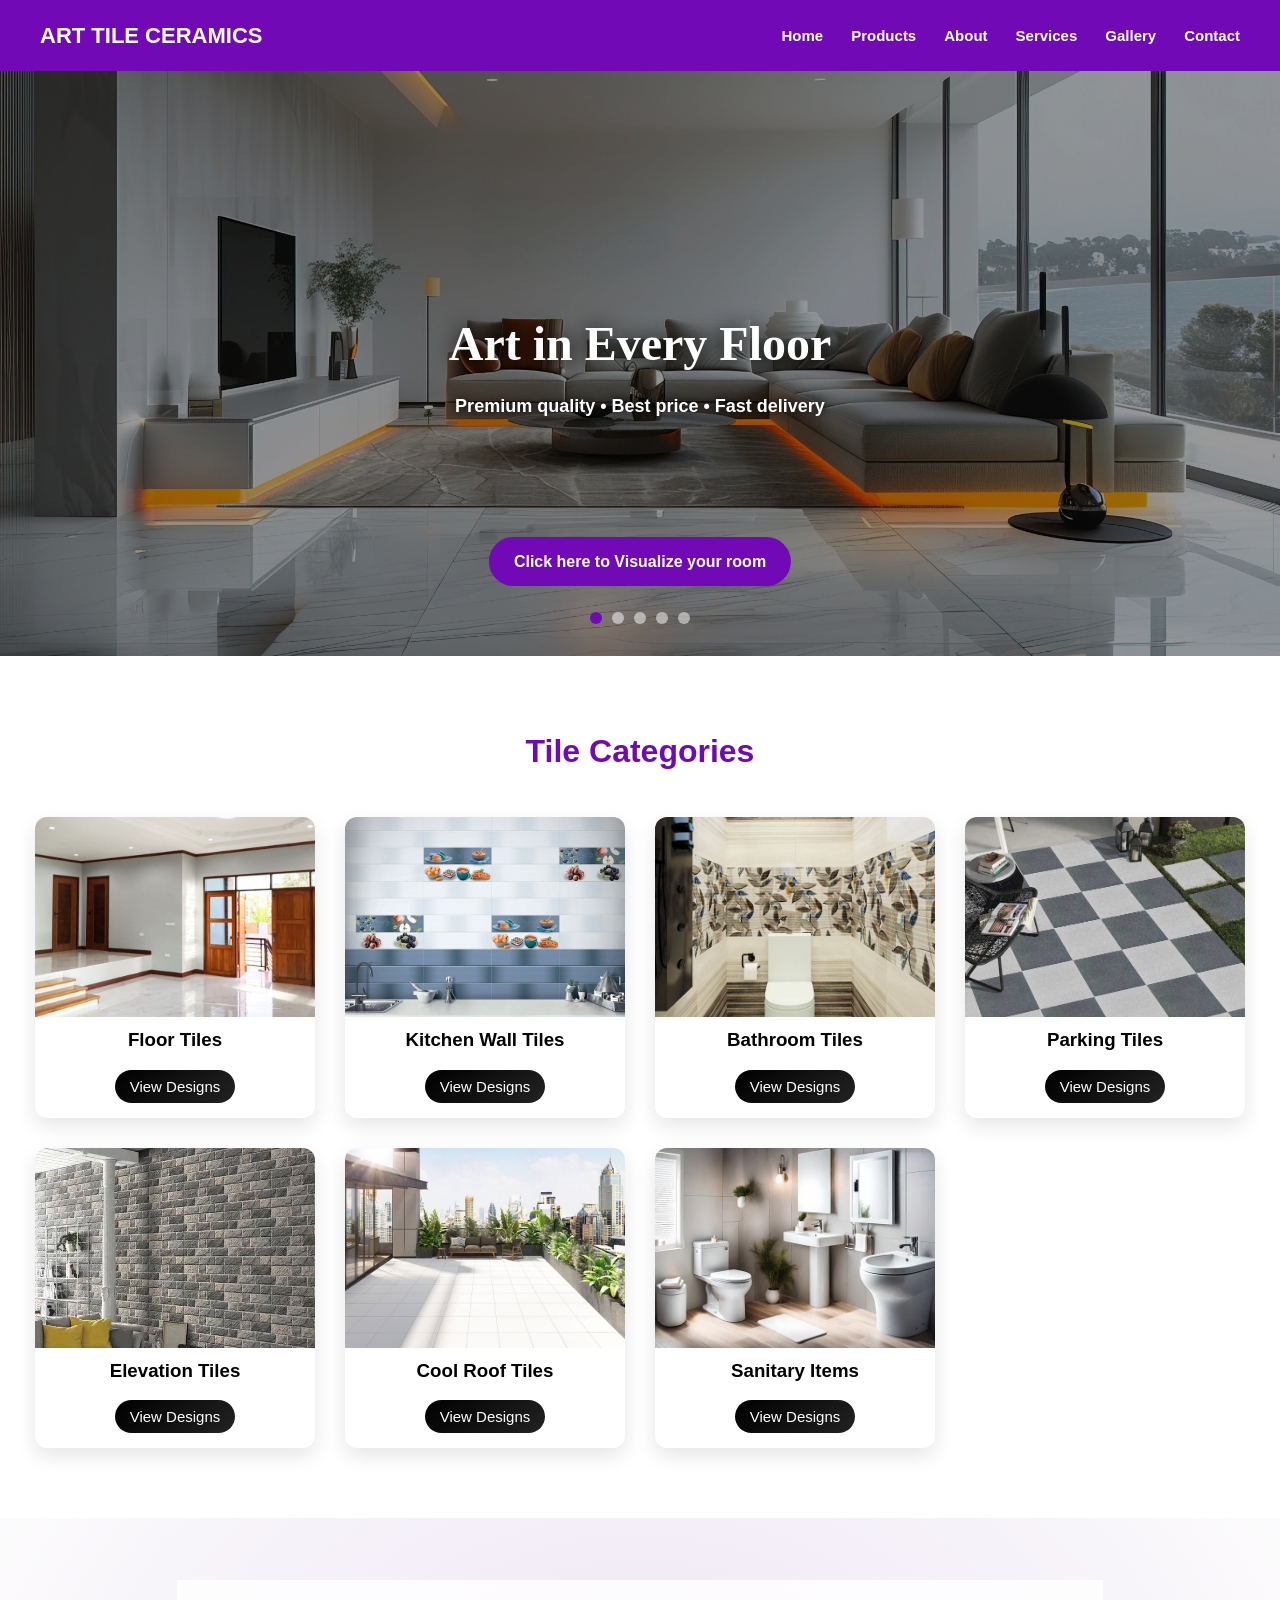
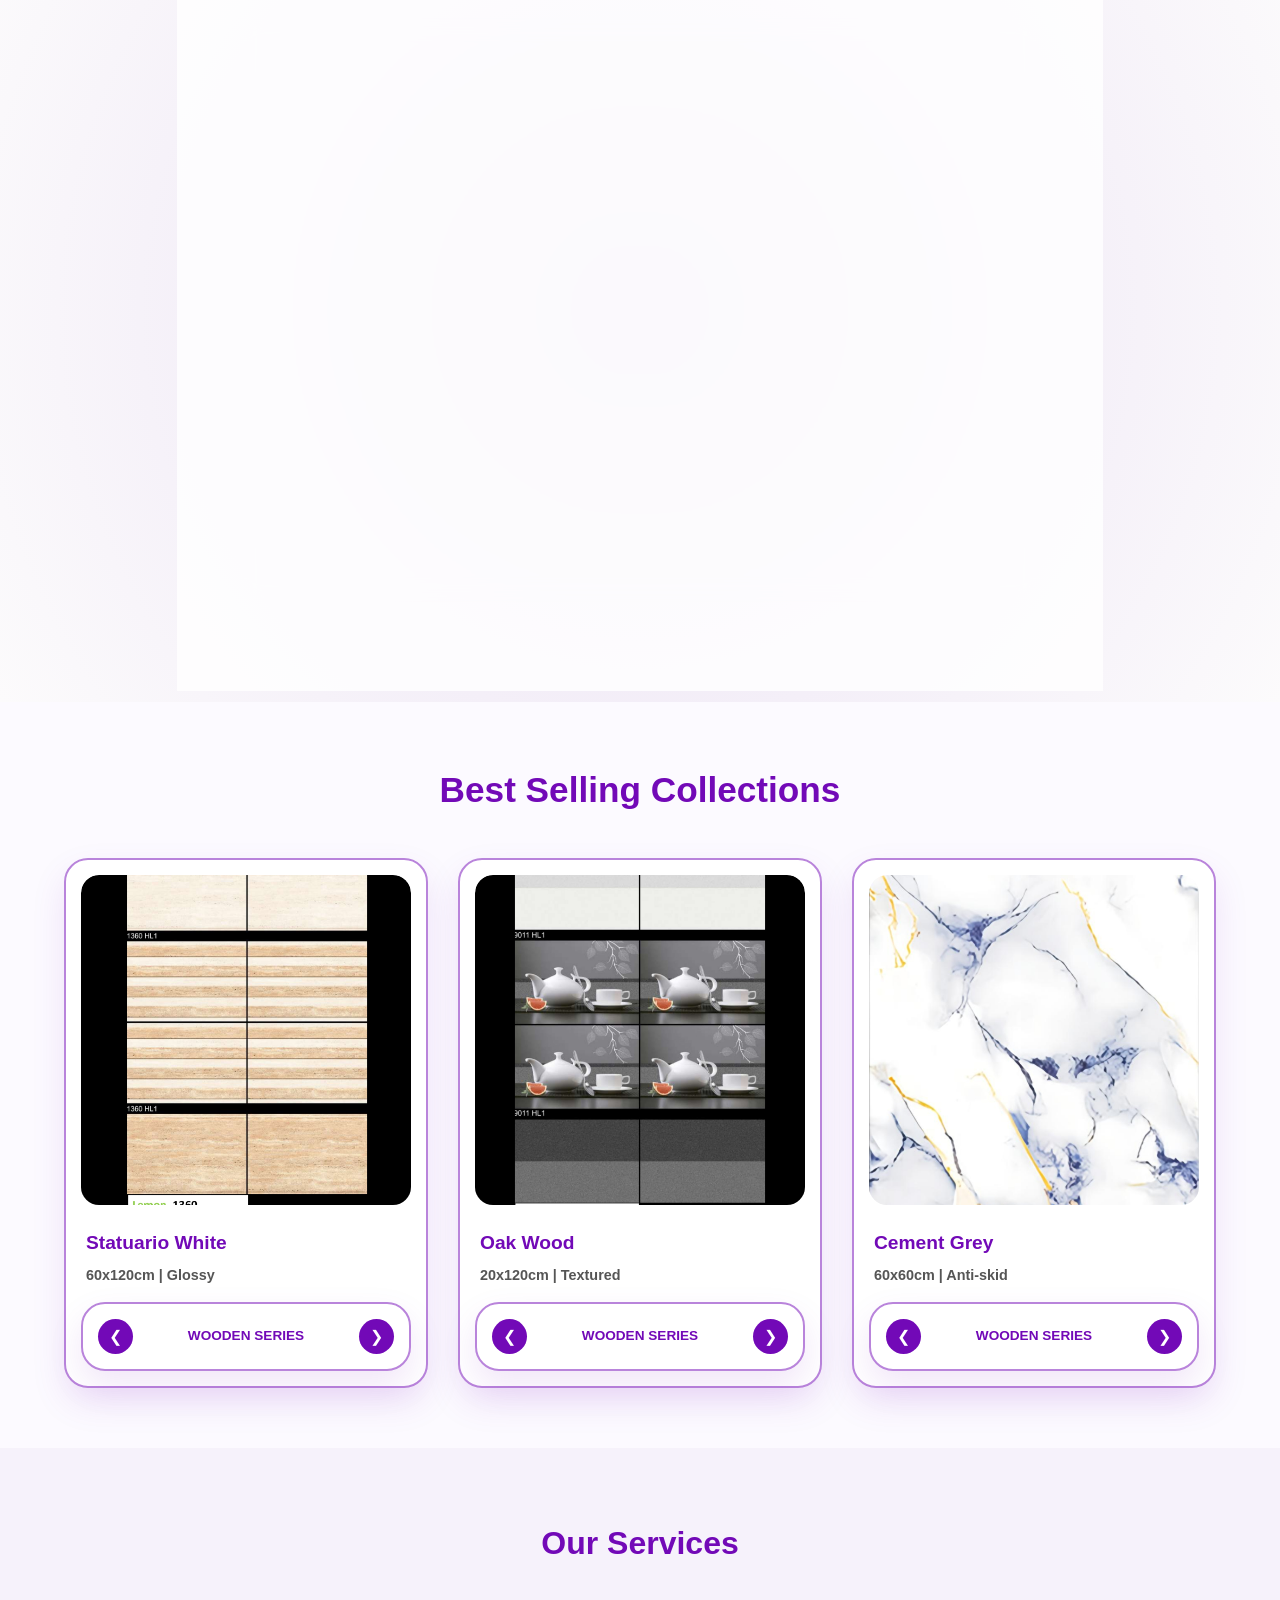
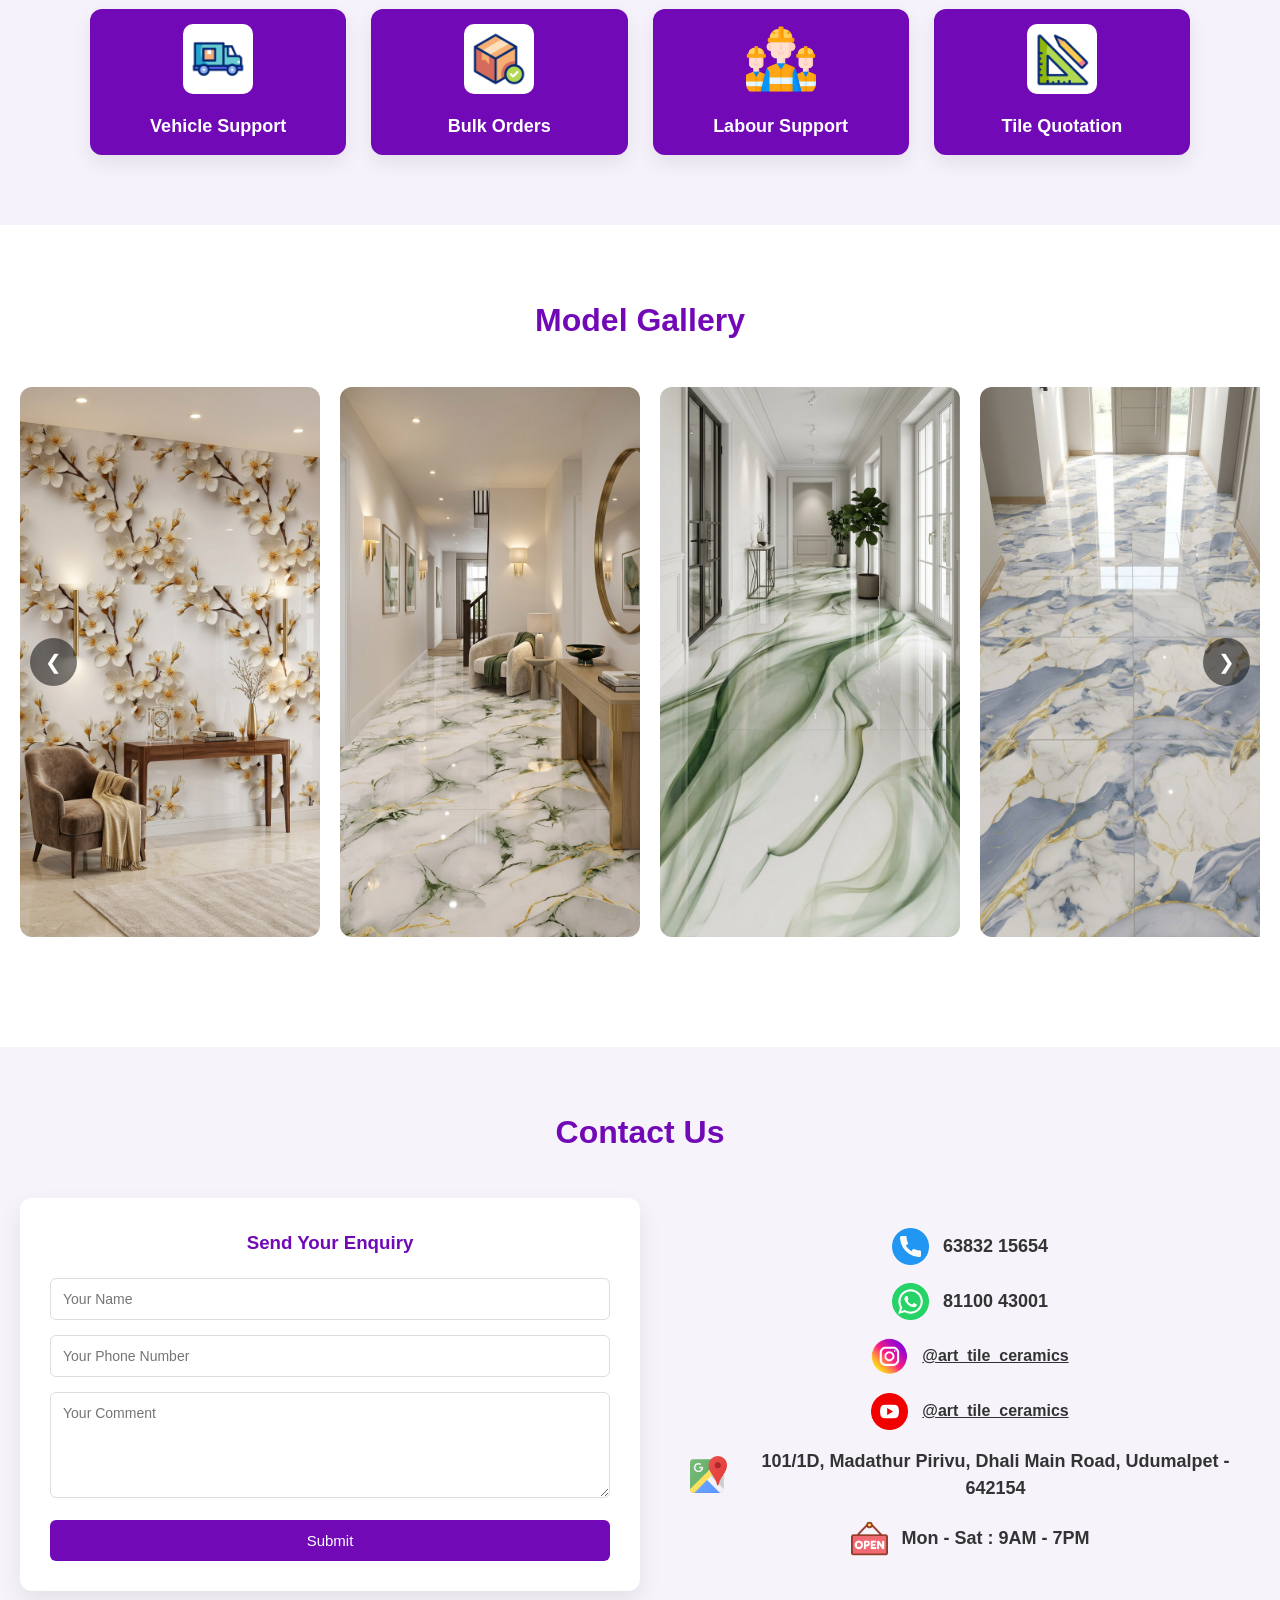
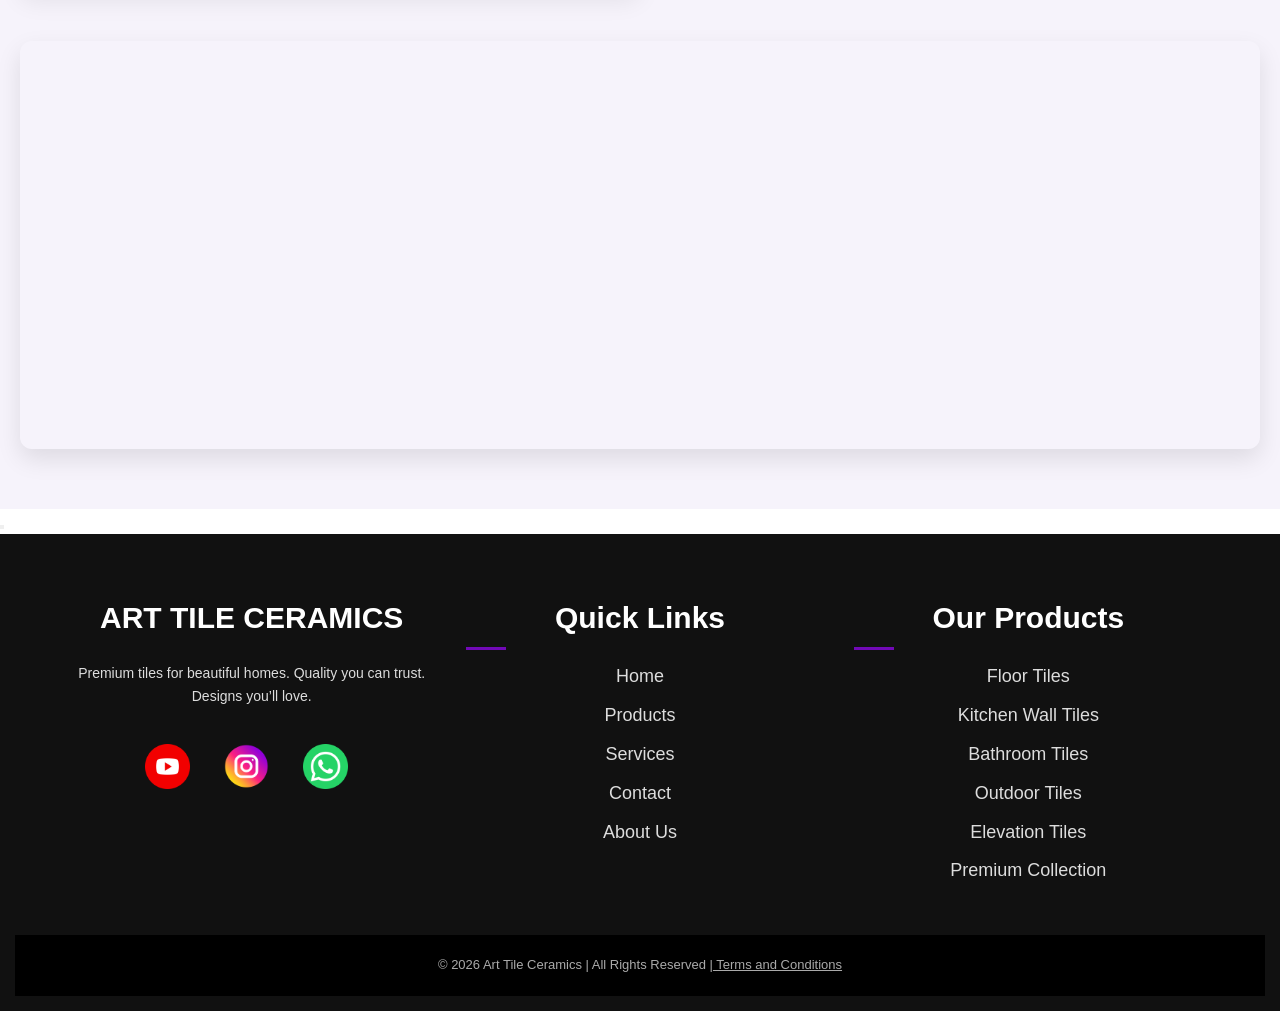
==== commit 9e2a82a9: "Update index.html" ====
--- a/index.html
+++ b/index.html
@@ -103,7 +103,7 @@
     <section id="products">
       <h2>Tile Categories</h2>
       <div class="grid">
-        <div class="card">
+        <div class="card" onclick="goToPage('premium-floor-tiles.html')">
           <img
             src="download.jpg"
           />
@@ -112,7 +112,7 @@
             <a href="premium-floor-tiles.html" class="view-btn">View Designs</a>
           </button>
         </div>
-        <div class="card">
+        <div class="card" onclick="goToPage('Kitchen Wall Tiles.html')">
           <img
             src="Kitchen Tiles.jpg"
           />
@@ -121,7 +121,7 @@
             <a href="Kitchen Wall Tiles.html" class="view-btn">View Designs</a>
           </button>
         </div>
-        <div class="card">
+        <div class="card" onclick="goToPage('Bathroom Tiles.html')">
           <img
             src="Bathroom.jpg"
           />
@@ -130,7 +130,7 @@
             <a href="Bathroom Tiles.html" class="view-btn">View Designs</a>
           </button>
         </div>
-        <div class="card">
+        <div class="card" onclick="goToPage('Outdoor Tiles.html')">
           <img
             src="FULL BODY TILES.jpg"
           />
@@ -139,7 +139,7 @@
             <a href="Outdoor Tiles.html" class="view-btn">View Designs</a>
           </button>
         </div>
-        <div class="card">
+        <div class="card" onclick="goToPage('Elevation Tiles.html')">
           <img
             src="ceramic-elevation-tile-2217620370-tadcq1vl.avif"
           />
@@ -148,7 +148,7 @@
             <a href="Elevation Tiles.html" class="view-btn">View Designs</a>
           </button>
         </div>
-        <div class="card">
+        <div class="card" onclick="goToPage('Our Suggestions.html')">
           <img
             src="Cool-roof-tile.jpg"
           />
@@ -157,7 +157,7 @@
             <a href="Our Suggestions.html" class="view-btn">View Designs</a>
           </button>
         </div>
-        <div class="card">
+        <div class="card" onclick="goToPage('Sanitary Items.html')">
           <img
             src="Sanitary-Fittings.jpeg"
           />
--- a/style.css
+++ b/style.css
@@ -1442,7 +1442,6 @@
   }
 }
 
-/* ===== AUTO RECENT WORKS CAROUSEL ===== */
 .works-carousel {
   overflow: hidden;
   width: 100%;
@@ -1454,8 +1453,8 @@
 .works-track {
   display: flex;
   gap: 20px;
-  width: max-content;
-  animation: scrollWorks 55s linear infinite;
+  transition: transform 0.5s ease;
+  cursor: grab;
 }
 
 /* Images */
@@ -1465,39 +1464,37 @@
   object-fit: cover;
   border-radius: 12px;
   flex-shrink: 0;
-  transition: 0.4s ease;
-}
-
-/* Hover Effect */
-.works-track img:hover {
-  transform: scale(1.05);
-}
-
-/* Pause on hover (premium feel) */
-.works-carousel:hover .works-track {
-  animation-play-state: paused;
-}
-
-/* Animation */
-@keyframes scrollWorks {
-  0% {
-    transform: translateX(0);
-  }
-  100% {
-    transform: translateX(-50%);
-  }
+}
+
+/* Buttons */
+.works-btn {
+  position: absolute;
+  top: 50%;
+  transform: translateY(-50%);
+  background: rgba(0, 0, 0, 0.5);
+  color: white;
+  border: none;
+  padding: 12px 15px;
+  cursor: pointer;
+  font-size: 20px;
+  border-radius: 50%;
+  z-index: 10;
+}
+
+.works-btn.left {
+  left: 10px;
+}
+.works-btn.right {
+  right: 10px;
+}
+
+.works-btn:hover {
+  background: #7209b7;
 }
 
 /* Responsive */
 @media (max-width: 768px) {
   .works-track img {
-    width: 60vw;
-    height: 850px;
-  }
-}
-
-@media (max-width: 480px) {
-  .works-track img {
     width: 70vw;
     height: 500px;
   }
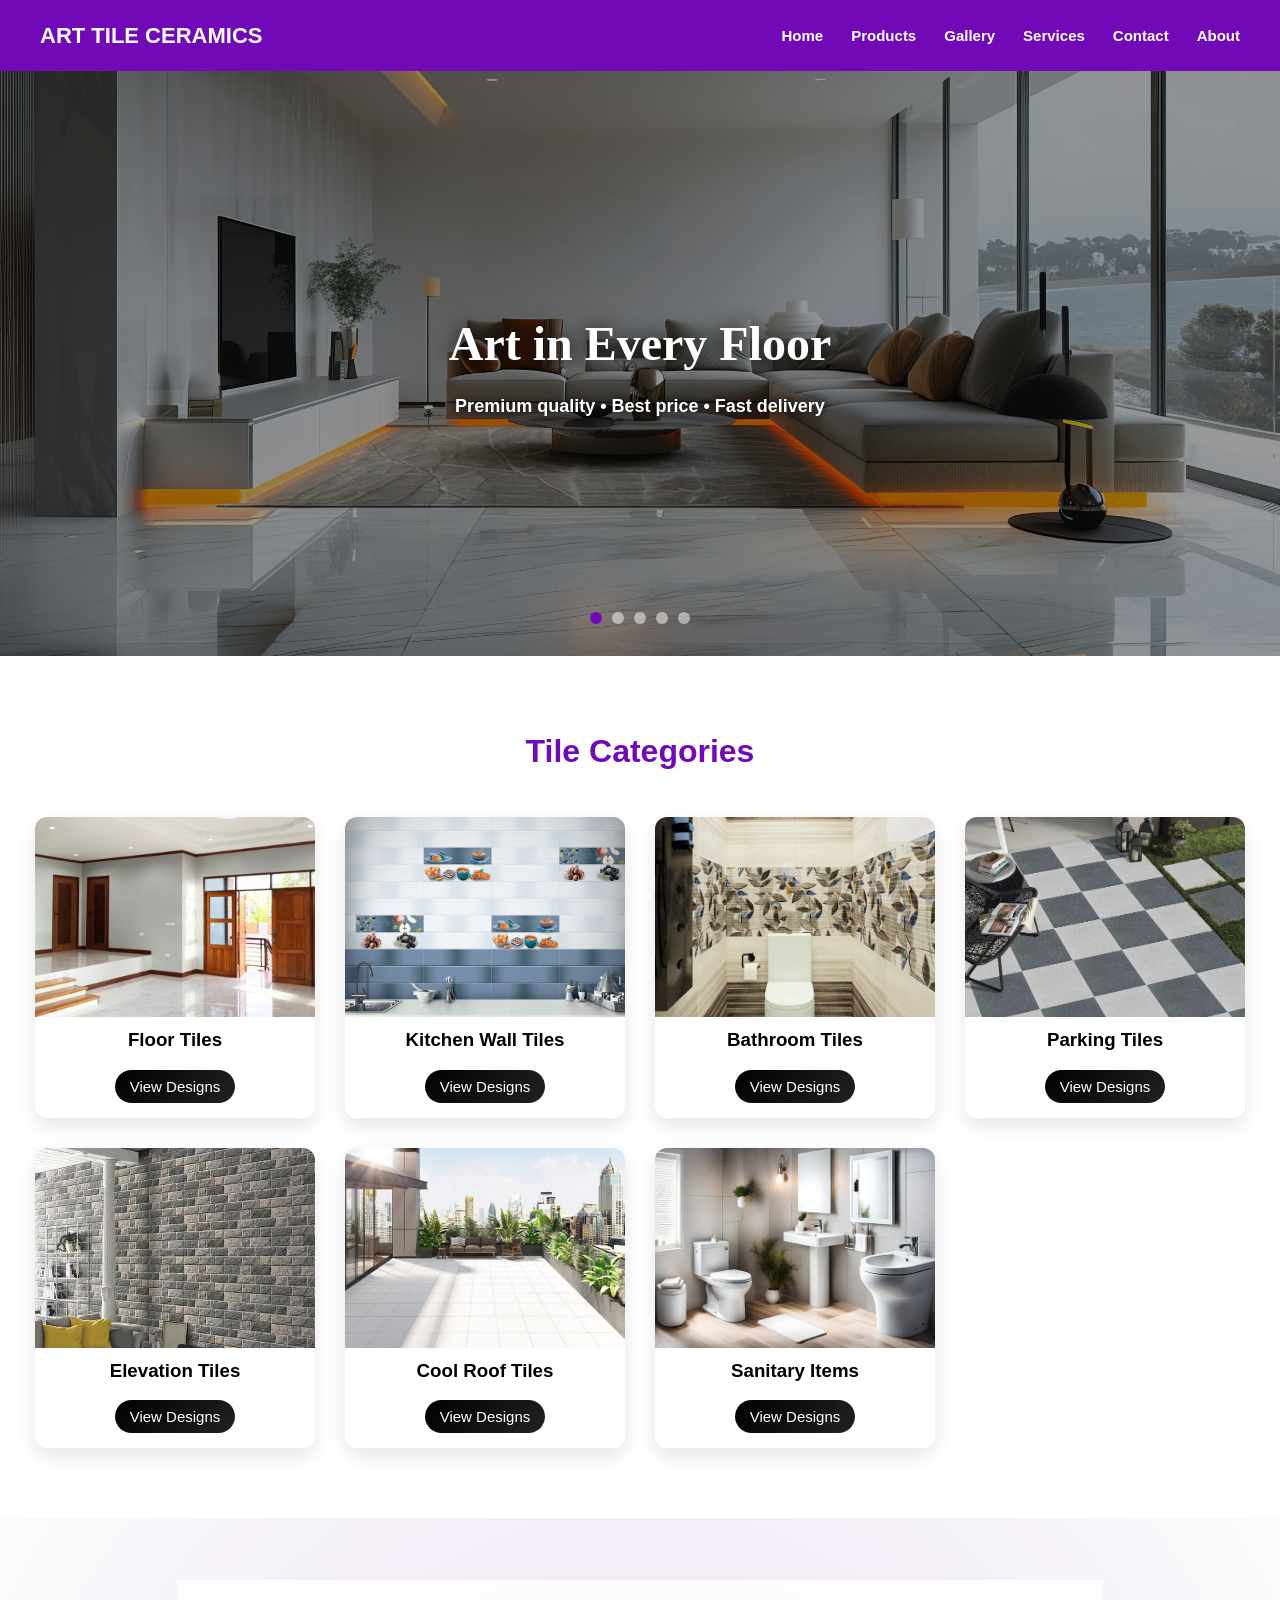
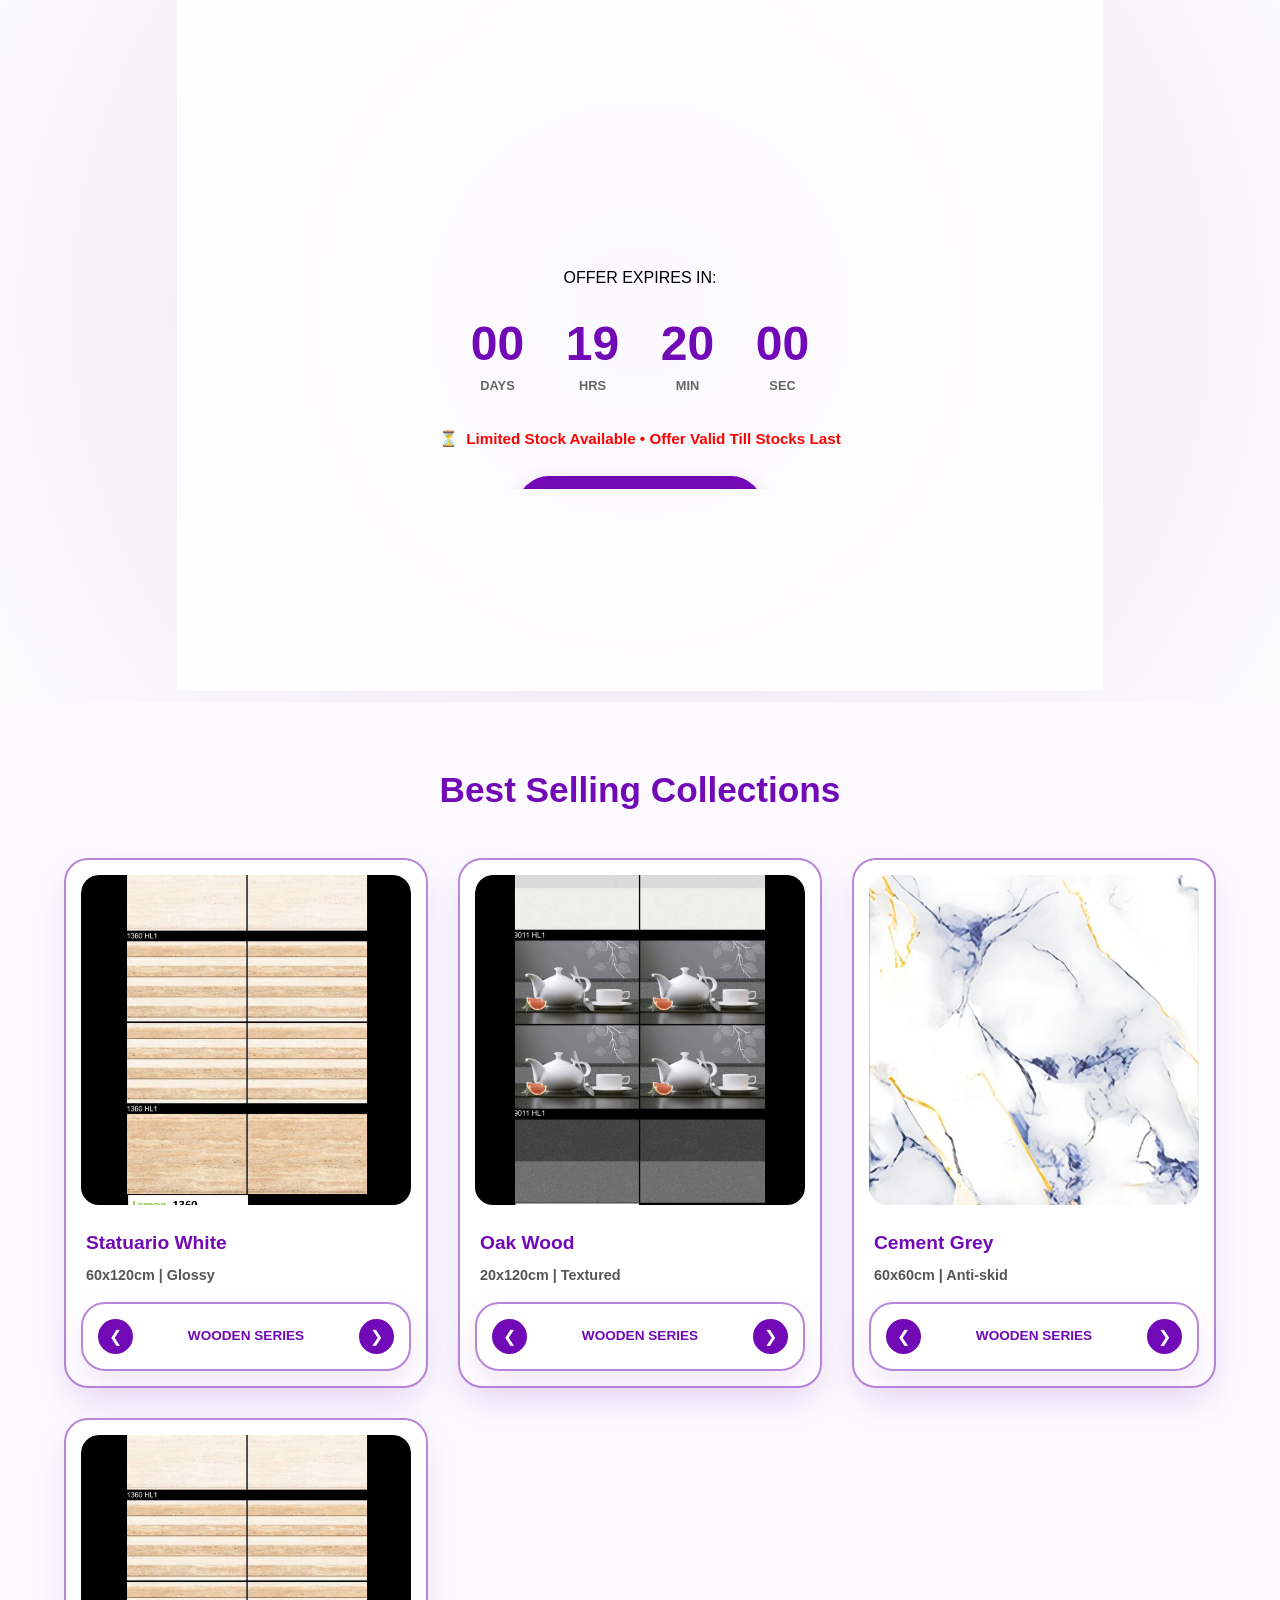
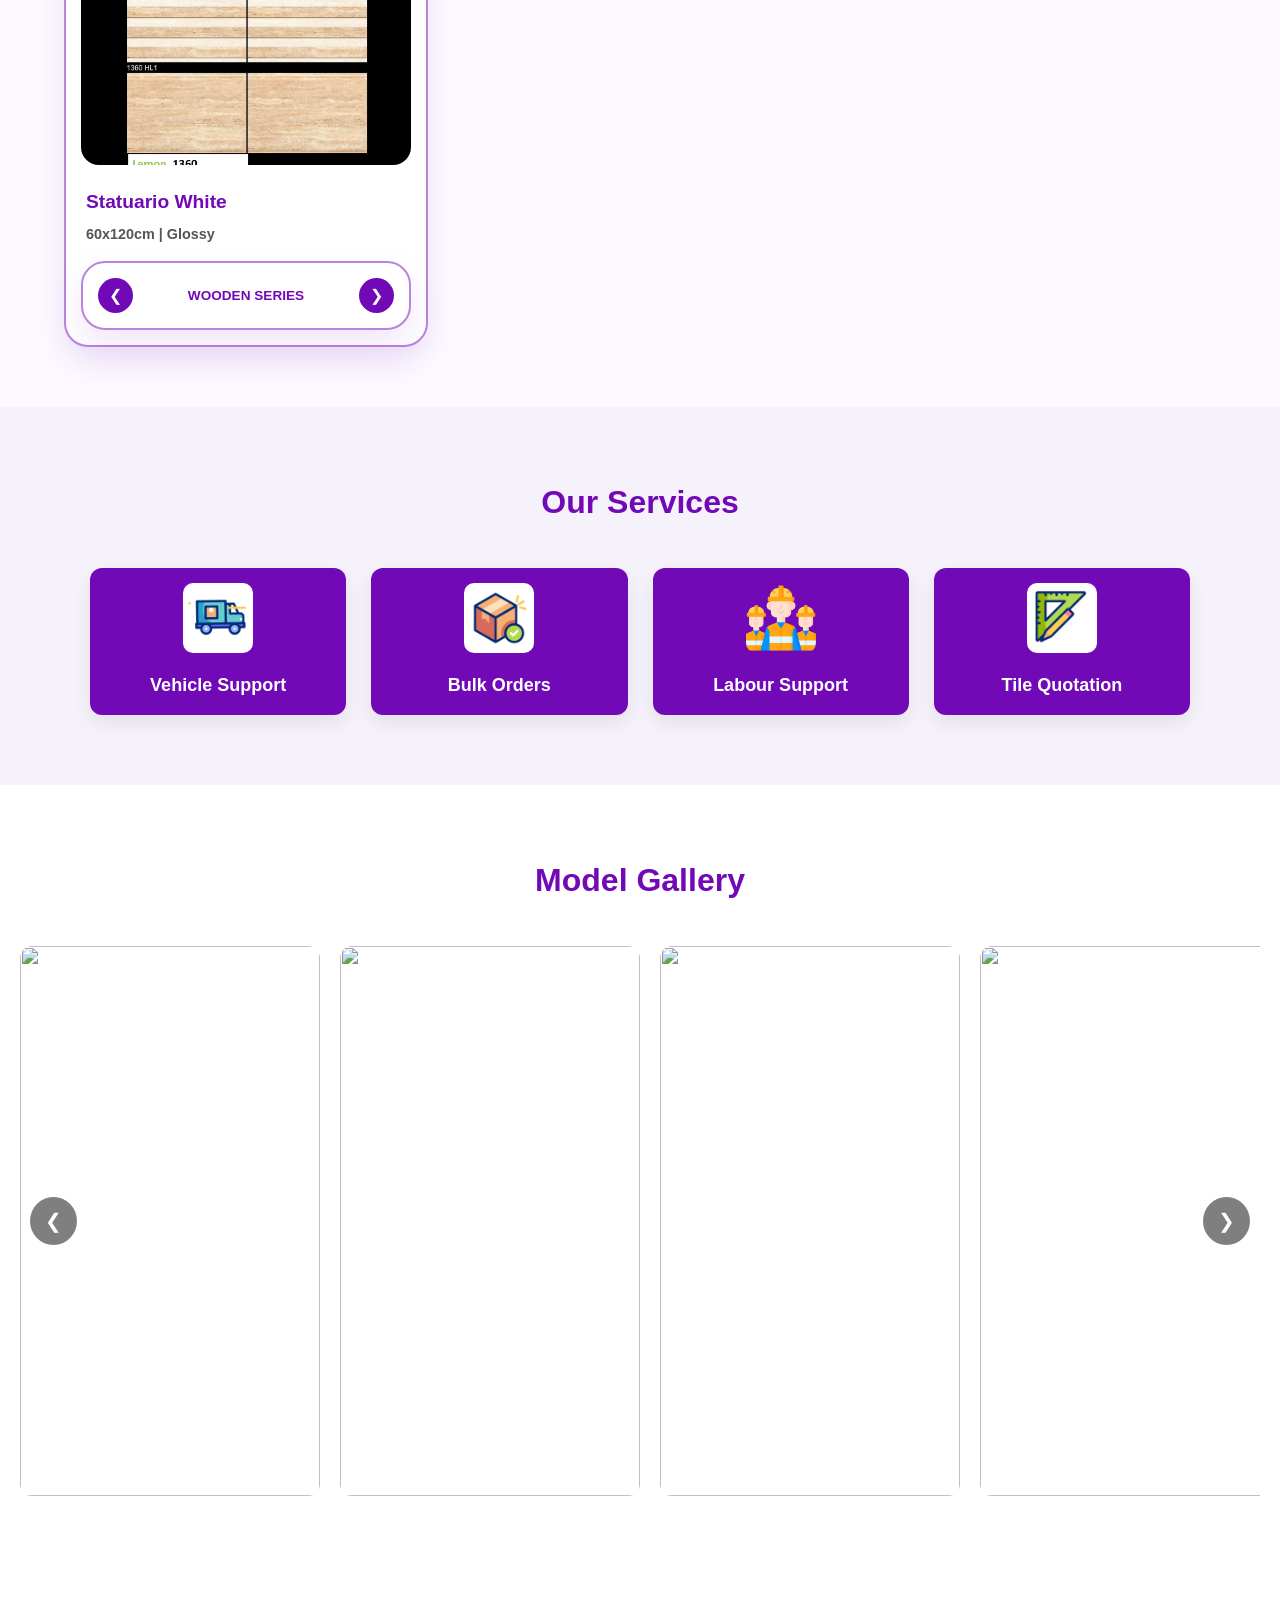
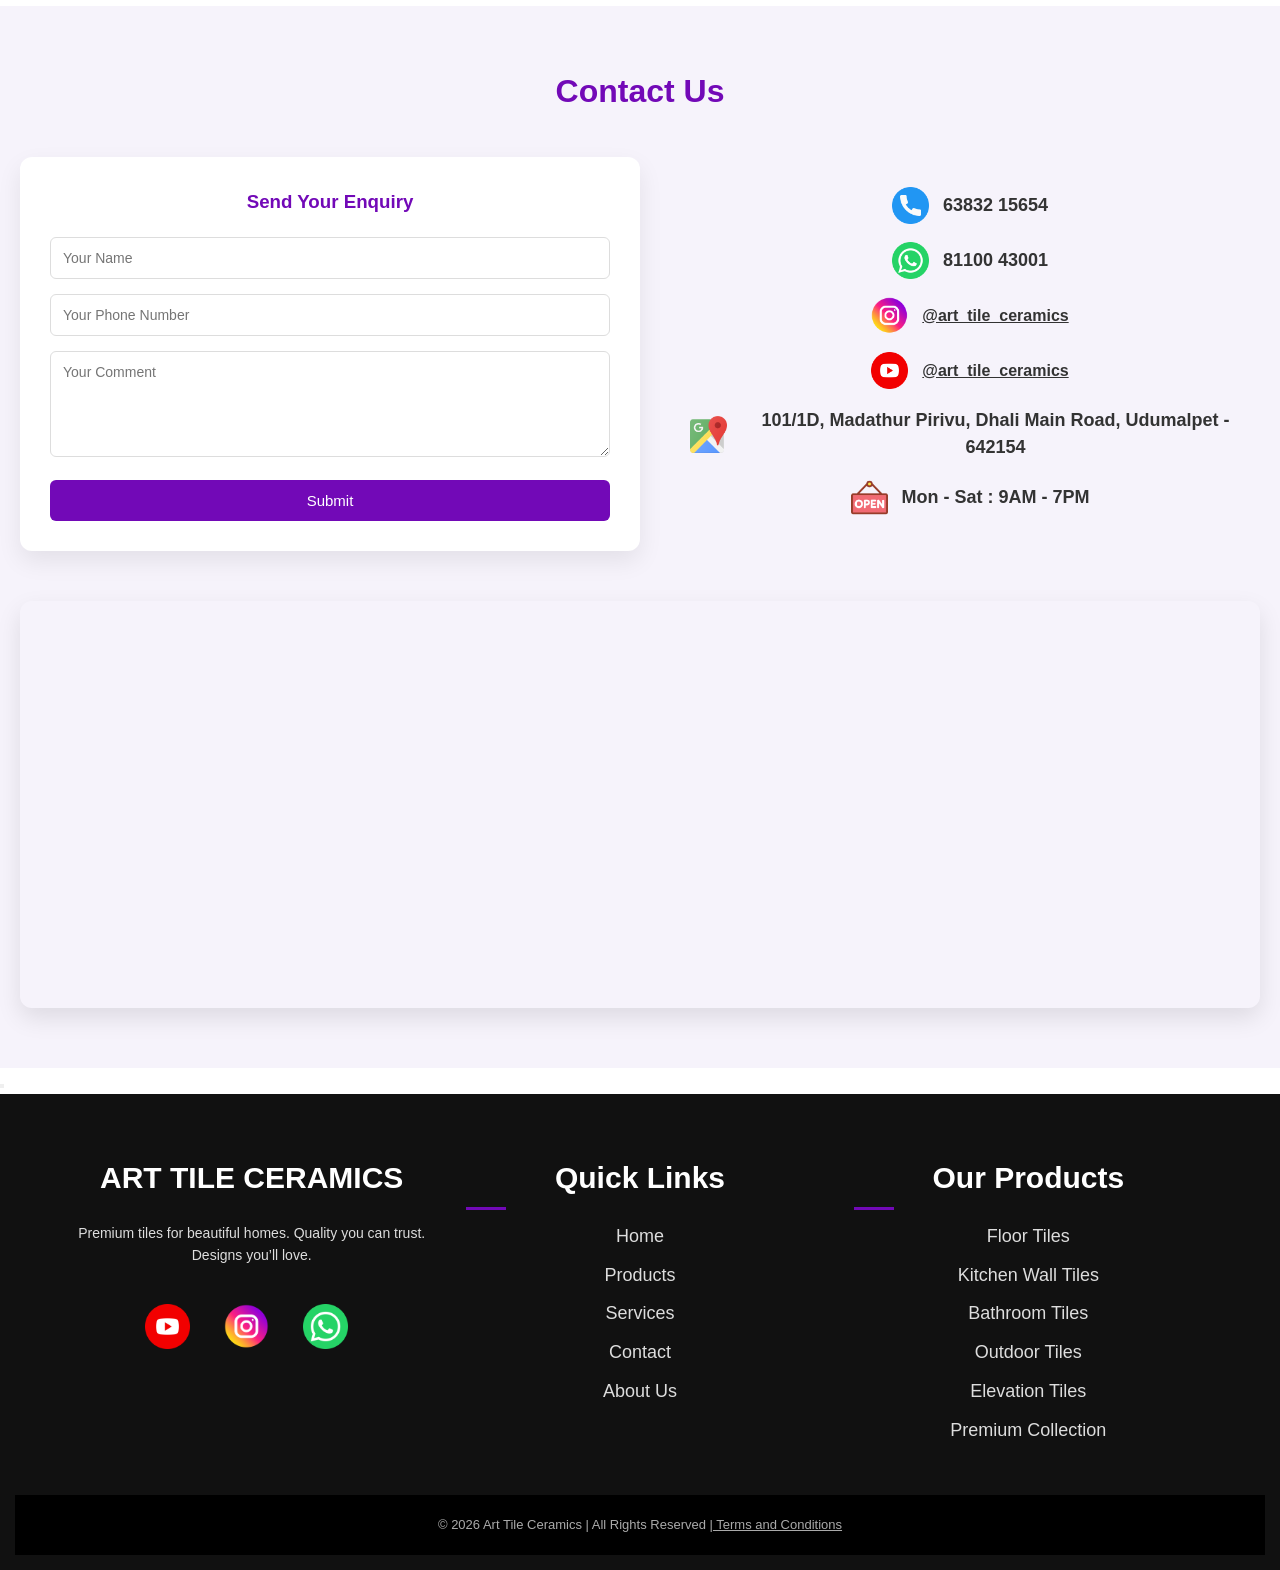
==== commit f5c267a0: "Update index.html" ====
--- a/index.html
+++ b/index.html
@@ -22,16 +22,16 @@
       <nav id="nav">
         <a href="#home" class="nav-link">Home</a>
         <a href="#products" class="nav-link">Products</a>
+        <a href="#gallery" class="nav-link">Gallery</a>
+        <a href="#services" class="nav-link">Services</a>
+        <a href="#contact" class="nav-link">Contact</a>
         <a href="aboutUs.html" class="nav-link">About</a>
-        <a href="#services" class="nav-link">Services</a>
-        <a href="#gallery" class="nav-link">Gallery</a>
-        <a href="#contact" class="nav-link">Contact</a>
       </nav>
 
       <div class="menu-toggle" onclick="toggleMenu()">
         <i class="fa-solid fa-bars"></i>
       </div>
-    </header>
+    </header>  
 
 <section id="home" class="hero">
 
@@ -84,7 +84,7 @@
  
   <!-- DOTS -->
    
- <a href="Tile Visualizer.html" class="btn an">Click here to Visualize your room</a>
+ <!-- <a href="Tile Visualizer.html" class="btn an">Click here to Visualize your room</a> -->
    <div class="dots"></div>
 
 </section>
@@ -333,6 +333,43 @@
     </div>
 </div>
         </div>
+        <div class="collection-box" id="coll-1">
+            <div class="slider-container">
+                <div class="slider-track">
+                    <div class="tile-unit">
+                        <img src="Tile_Imgs/img_(1).jpg" alt="Tile">
+                        <div class="info-tag"><h4>Statuario White</h4><p>60x120cm | Glossy</p></div>
+                    </div>
+                    <div class="tile-unit">
+                        <img src="Tile_Imgs/img_(2).jpg" alt="Tile">
+                        <div class="info-tag"><h4>Carrara Gold</h4><p>60x120cm | Polished</p></div>
+                    </div>
+                    <div class="tile-unit">
+                        <img src="Tile_Imgs/img_(3).jpg" alt="Tile">
+                        <div class="info-tag"><h4>Venato Grey</h4><p>80x160cm | High Gloss</p></div>
+                    </div>
+                    <div class="tile-unit">
+                        <img src="Tile_Imgs/img_(4).jpg" alt="Tile">
+                        <div class="info-tag"><h4>Black Marquina</h4><p>60x60cm | Mirror</p></div>
+                    </div>
+                    <div class="tile-unit">
+                        <img src="Tile_Imgs/img_(5).jpg" alt="Tile">
+                        <div class="info-tag"><h4>Onyx Sky</h4><p>120x120cm | Satin</p></div>
+                    </div>
+                </div>
+            </div>
+          <div class="collection-box" id="coll-1"> 
+    <div class="slider-container">
+        <div class="slider-track">
+            </div>
+    </div>
+    <div class="controls">
+        <button onclick="manualMove('coll-1', -1)">&#10094;</button>
+        <span class="label">Wooden Series</span>
+        <button onclick="manualMove('coll-1', 1)">&#10095;</button>
+    </div>
+</div>
+        </div>
     </div>
 </section>
 
@@ -366,12 +403,37 @@
 </section>
 
    <!-- ================= Recent Works SECTION ================= -->
-<section id="gallery">
+    <section id="gallery">
   <h2>Model Gallery</h2>
 
   <div class="works-carousel">
 
     <!-- LEFT BUTTON -->
+    <button class="works-btn left" onclick="moveWorks(-1)">&#10094;</button>
+
+    <div class="works-track" id="worksTrack">
+      <img src="https://picsum.photos/id/1011/400/600">
+      <img src="https://picsum.photos/id/1012/400/600">
+      <img src="https://picsum.photos/id/1013/400/600">
+      <img src="https://picsum.photos/id/1015/400/600">
+      <img src="https://picsum.photos/id/1016/400/600">
+      <img src="https://picsum.photos/id/1018/400/600">
+      <img src="https://picsum.photos/id/1020/400/600">
+      <img src="https://picsum.photos/id/1024/400/600">
+      <img src="https://picsum.photos/id/1027/400/600">
+    </div>
+
+    <!-- RIGHT BUTTON -->
+    <button class="works-btn right" onclick="moveWorks(1)">&#10095;</button>
+
+  </div>
+</section>
+<!-- <section id="gallery">
+  <h2>Model Gallery</h2>
+
+  <div class="works-carousel">
+
+   
     <button class="works-btn left" onclick="moveWorks(-1)">&#10094;</button>
 
     <div class="works-track" id="worksTrack">
@@ -386,11 +448,11 @@
       <img src="Sample_9.png" />
     </div>
 
-    <!-- RIGHT BUTTON -->
+    
     <button class="works-btn right" onclick="moveWorks(1)">&#10095;</button>
 
   </div>
-</section>
+</section> -->
     
     <!-- ================= Contact Us SECTION ================= -->
     <section id="contact" class="contact-section">
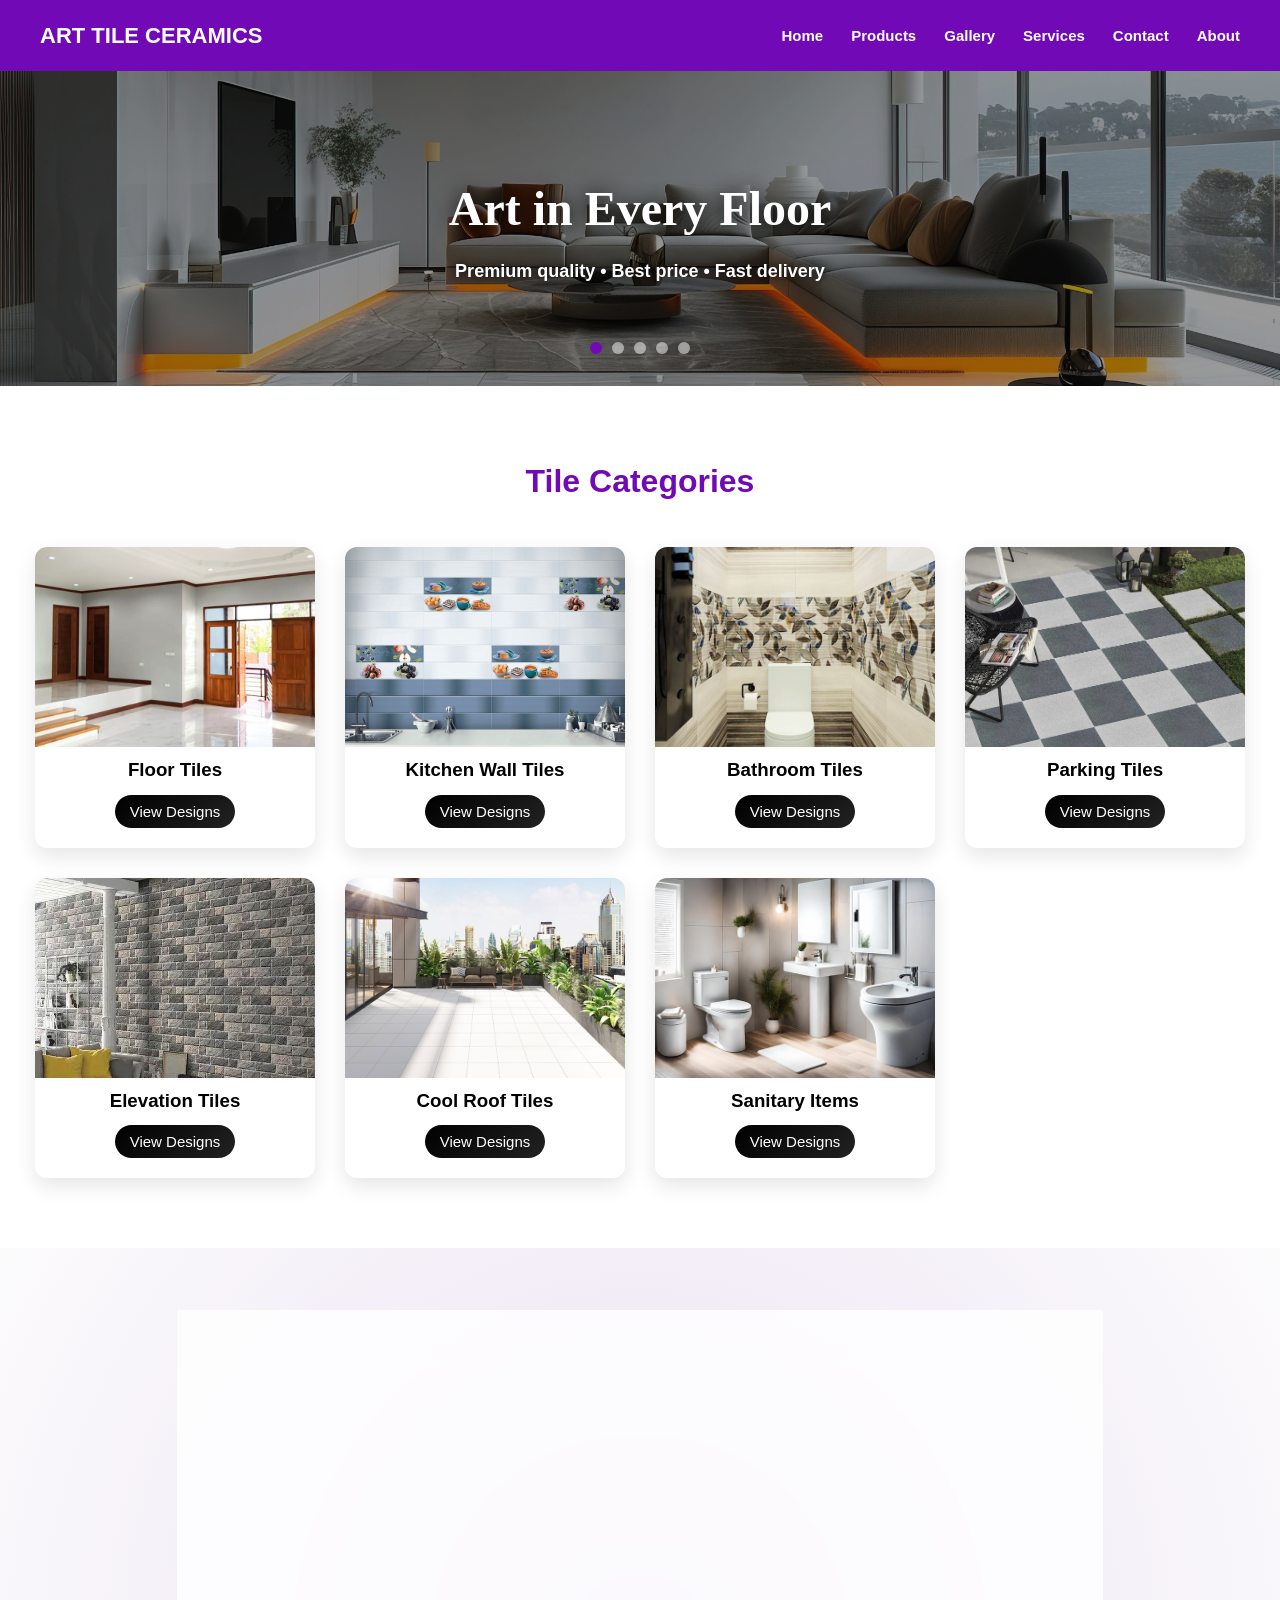
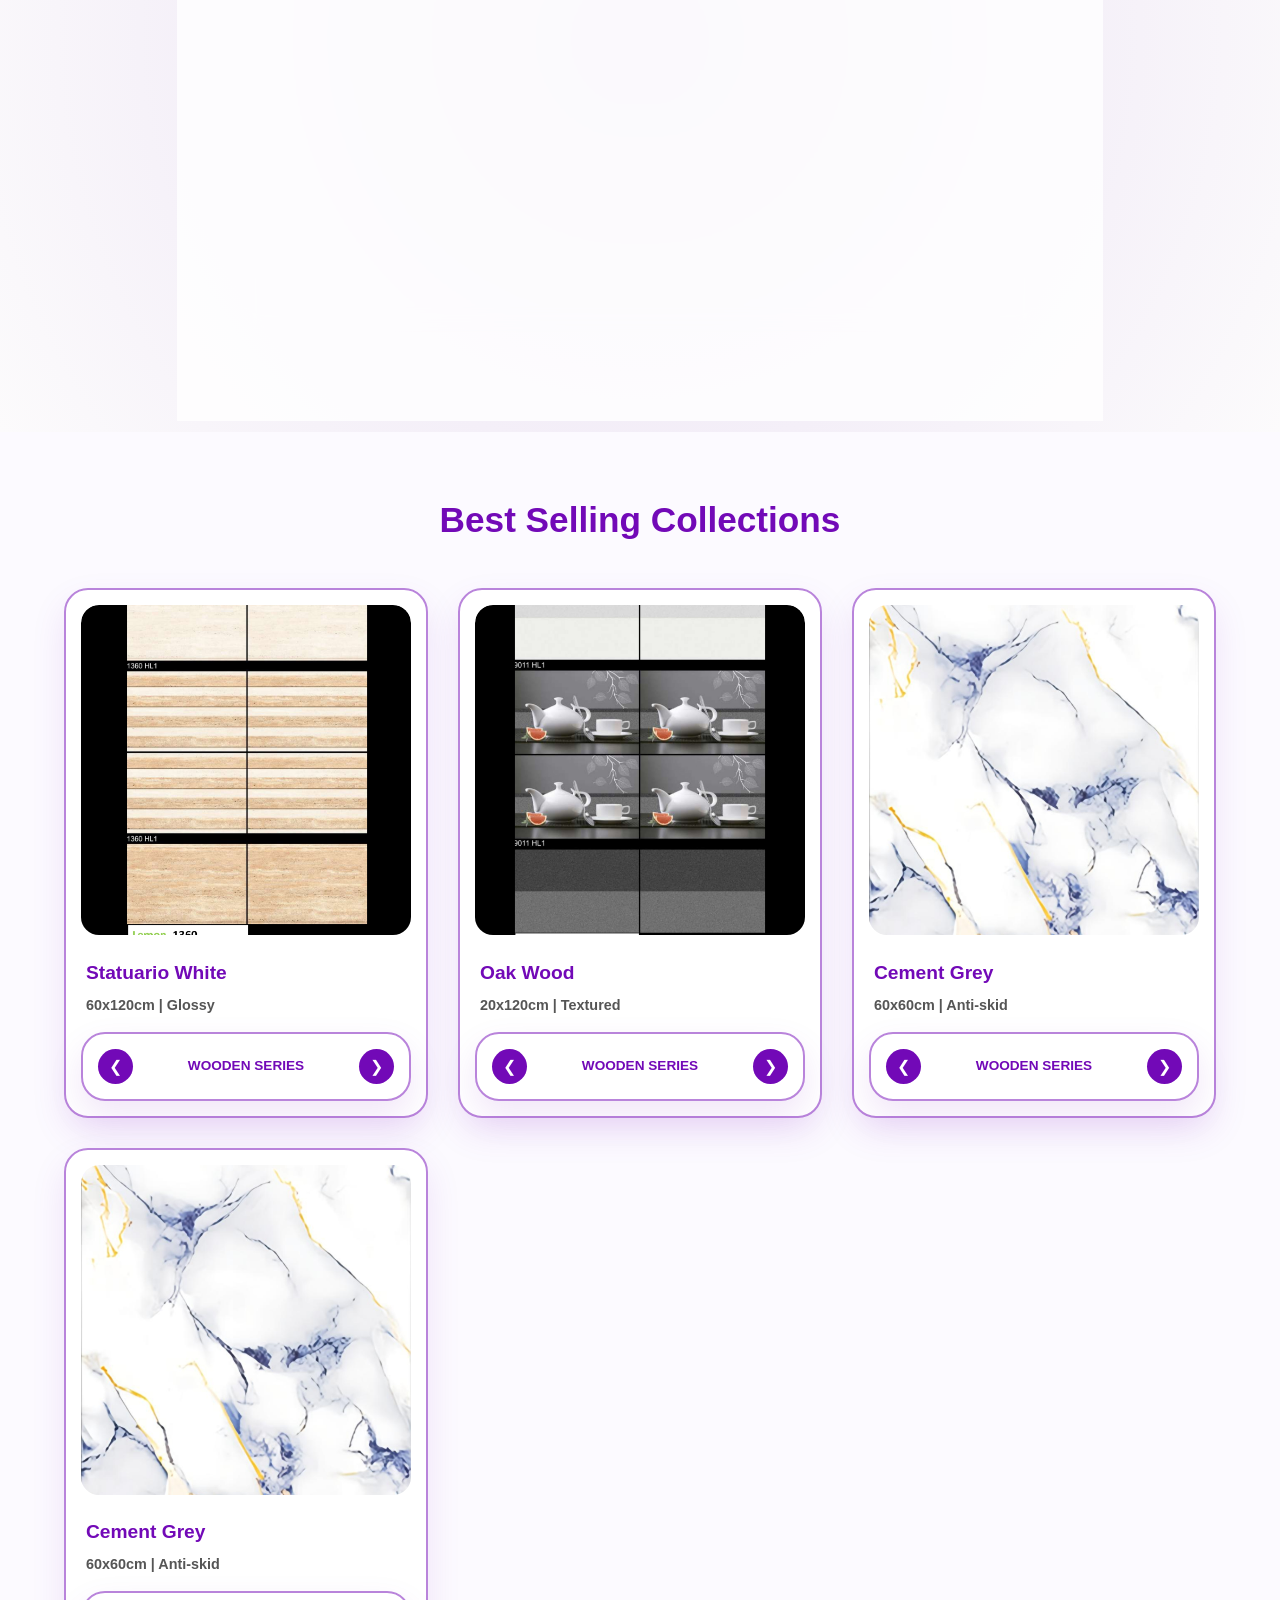
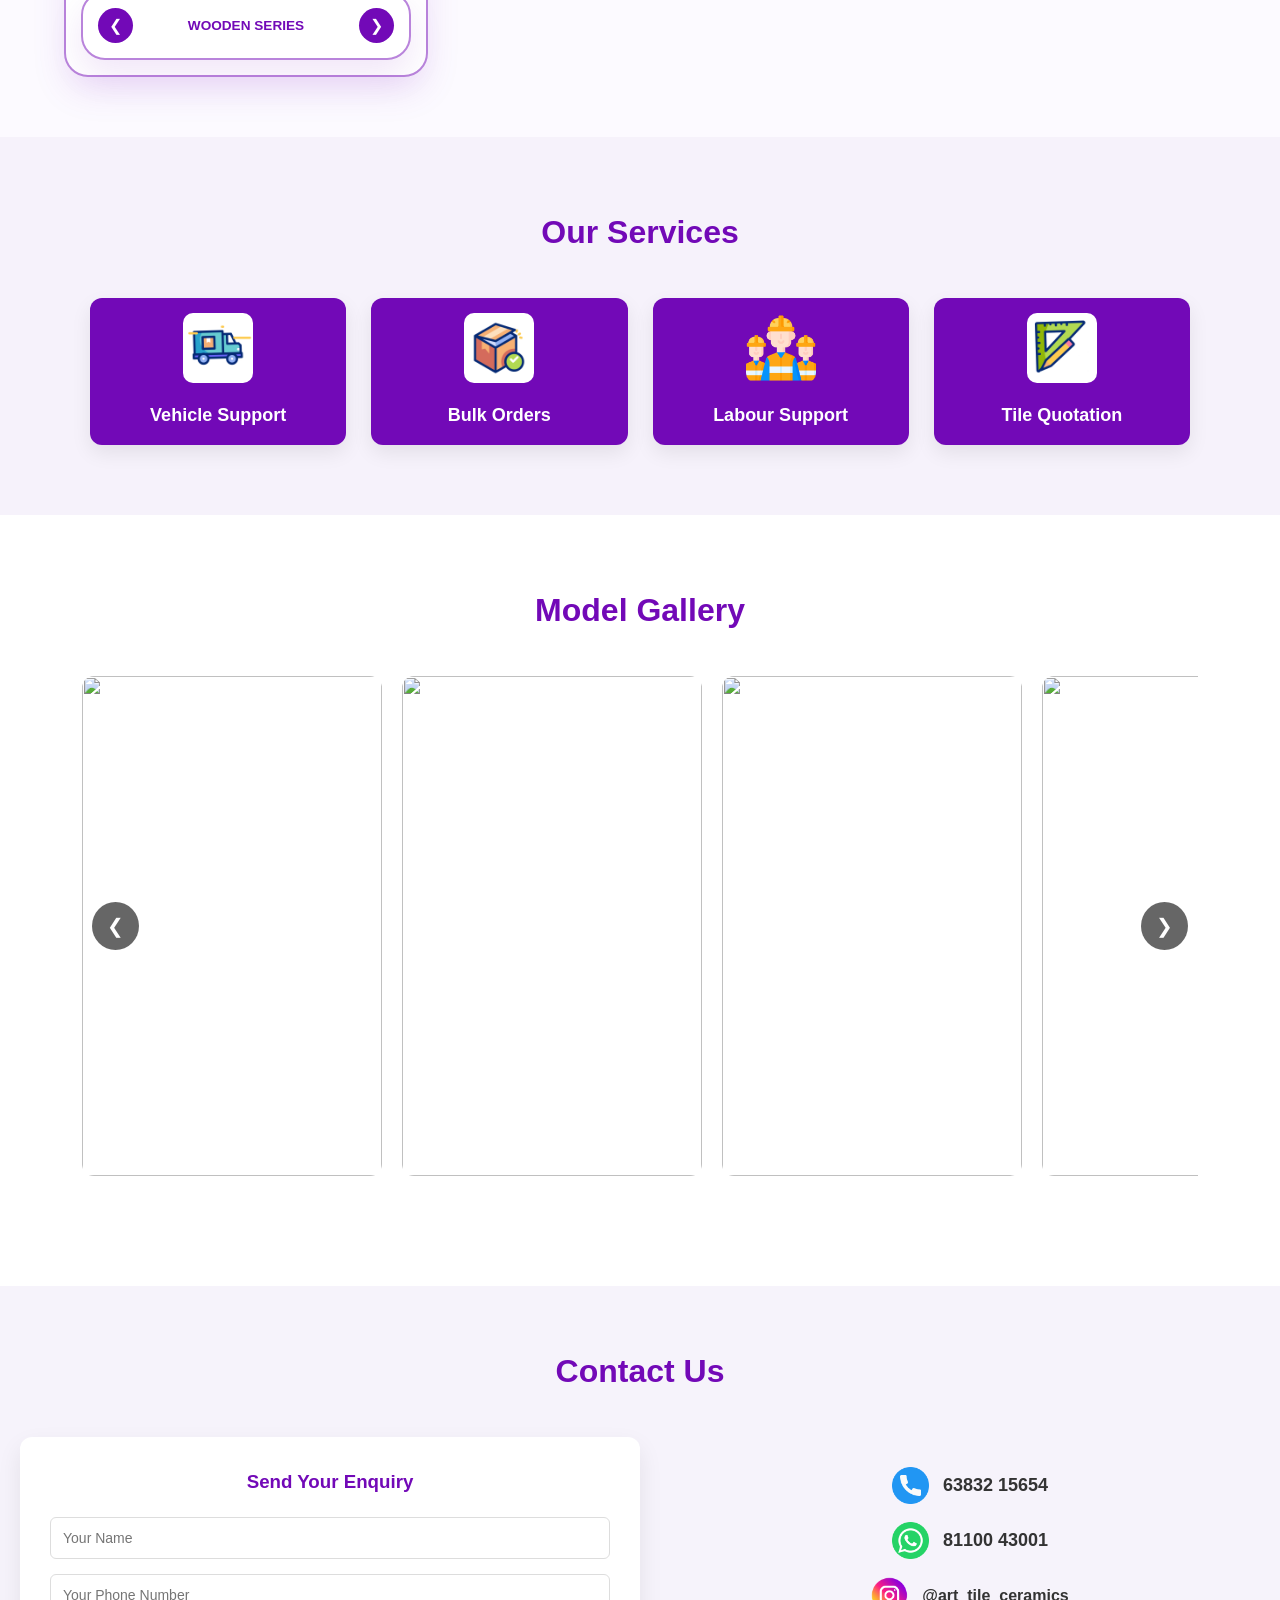
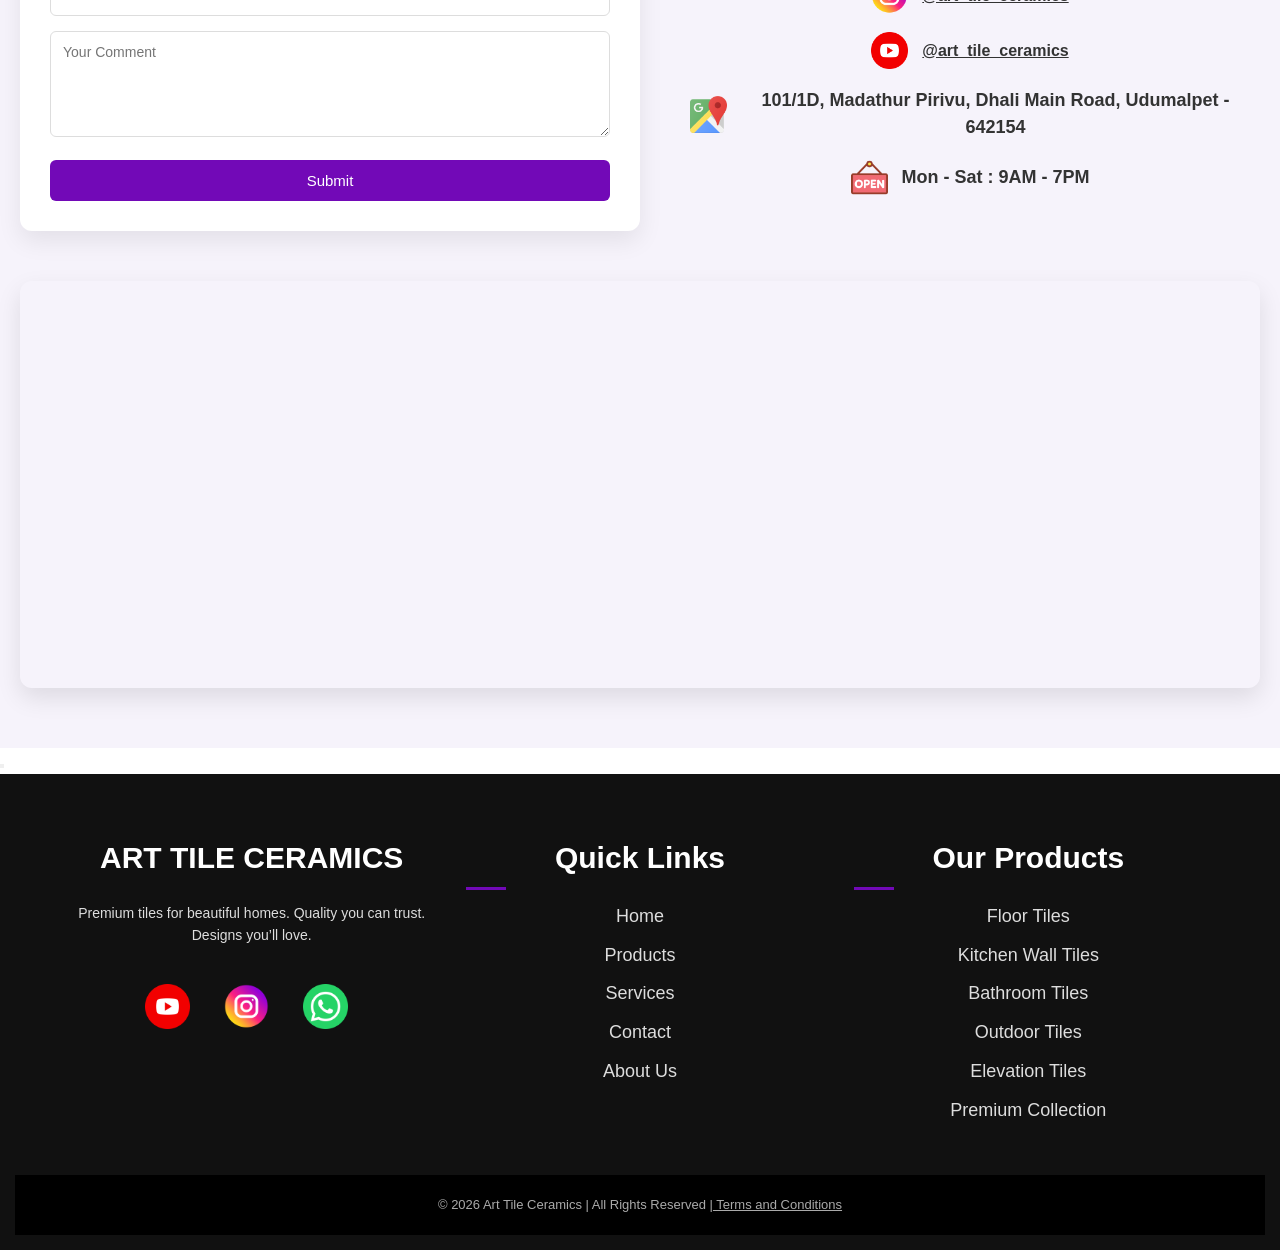
==== commit e3740ff2: "Update index.html" ====
--- a/index.html
+++ b/index.html
@@ -1,95 +1,93 @@
 <!doctype html>
 <html lang="en">
-  <head>
-    <meta charset="UTF-8" />
-    <meta name="viewport" content="width=device-width, initial-scale=1.0" />
-    <title>Art Tile Ceramics</title>
-
-    <!-- Font Awesome -->
-    <link
-      rel="stylesheet"
-      href="https://cdnjs.cloudflare.com/ajax/libs/font-awesome/6.5.1/css/all.min.css"
-    />
-    <script src="https://cdn.jsdelivr.net/npm/emailjs-com@3/dist/email.min.js"></script>
-
-    <link rel="stylesheet" href="style.css" />
-  </head>
-
-  <body>
-    <header>
-      <div class="logo">ART TILE CERAMICS</div>
-
-      <nav id="nav">
-        <a href="#home" class="nav-link">Home</a>
-        <a href="#products" class="nav-link">Products</a>
-        <a href="#gallery" class="nav-link">Gallery</a>
-        <a href="#services" class="nav-link">Services</a>
-        <a href="#contact" class="nav-link">Contact</a>
-        <a href="aboutUs.html" class="nav-link">About</a>
-      </nav>
-
-      <div class="menu-toggle" onclick="toggleMenu()">
-        <i class="fa-solid fa-bars"></i>
-      </div>
-    </header>  
-
-<section id="home" class="hero">
-
-  <div class="slider">
-
-    <!-- SLIDE 1 -->
-<div class="slide active" onclick="goToPage('premium-floor-tiles.html')">
-  <img src="Home.jpg" />
-  <div class="hero-content">
-    <h1>Art in Every Floor</h1>
-    <p>Premium quality • Best price • Fast delivery</p>
-  </div>
-</div>
-
-<!-- SLIDE 2 -->
-<div class="slide" onclick="goToPage('premium-floor-tiles.html')">
-  <img src="carousel_Images/Slider_4.jpg">
-  <div class="hero-content">
-    <h1>Luxury Floor Tiles</h1>
-    <p>Elegant designs for modern homes</p>
-  </div>
-</div>
-
-<!-- SLIDE 3 -->
-<div class="slide" onclick="goToPage('Kitchen Wall Tiles.html')">
-  <img src="carousel_Images/Slider_2.jpeg">
-  <div class="hero-content">
-    <h1>Kitchen Wall Tiles</h1>
-    <p>Style your kitchen beautifully</p>
-  </div>
-</div>
-
-<!-- SLIDE 4 -->
-<div class="slide" onclick="goToPage('Bathroom Tiles.html')">
-  <img src="carousel_Images/Slider_1.jpeg">
-  <div class="hero-content">
-    <h1>Bathroom Collection</h1>
-    <p>Comfort meets luxury</p>
-  </div>
-</div>
-
-<!-- SLIDE 5 -->
-<div class="slide" onclick="goToPage('Elevation Tiles.html')">
-  <img src="carousel_Images/Slider_2.jpeg">
-  <div class="hero-content">
-    <h1>Elevation Tiles</h1>
-    <p>Premium exterior designs</p>
-  </div>
-</div>
- 
-  <!-- DOTS -->
-   
- <!-- <a href="Tile Visualizer.html" class="btn an">Click here to Visualize your room</a> -->
-   <div class="dots"></div>
-
-</section>
-
-    <!-- <section id="home" class="hero">
+
+<head>
+  <meta charset="UTF-8" />
+  <meta name="viewport" content="width=device-width, initial-scale=1.0" />
+  <title>Art Tile Ceramics</title>
+
+  <!-- Font Awesome -->
+  <link rel="stylesheet" href="https://cdnjs.cloudflare.com/ajax/libs/font-awesome/6.5.1/css/all.min.css" />
+  <script src="https://cdn.jsdelivr.net/npm/emailjs-com@3/dist/email.min.js"></script>
+
+  <link rel="stylesheet" href="style.css" />
+</head>
+
+<body>
+  <header>
+    <div class="logo">ART TILE CERAMICS</div>
+
+    <nav id="nav">
+      <a href="#home" class="nav-link">Home</a>
+      <a href="#products" class="nav-link">Products</a>
+      <a href="#gallery" class="nav-link">Gallery</a>
+      <a href="#services" class="nav-link">Services</a>
+      <a href="#contact" class="nav-link">Contact</a>
+      <a href="aboutUs.html" class="nav-link">About</a>
+    </nav>
+
+    <div class="menu-toggle" onclick="toggleMenu()">
+      <i class="fa-solid fa-bars"></i>
+    </div>
+  </header>
+
+  <section id="home" class="hero">
+
+    <div class="slider">
+
+      <!-- SLIDE 1 -->
+      <div class="slide active" onclick="goToPage('premium-floor-tiles.html')">
+        <img src="Home.jpg" />
+        <div class="hero-content">
+          <h1>Art in Every Floor</h1>
+          <p>Premium quality • Best price • Fast delivery</p>
+        </div>
+      </div>
+
+      <!-- SLIDE 2 -->
+      <div class="slide" onclick="goToPage('premium-floor-tiles.html')">
+        <img src="carousel_Images/Slider_4.jpg">
+        <div class="hero-content">
+          <h1>Luxury Floor Tiles</h1>
+          <p>Elegant designs for modern homes</p>
+        </div>
+      </div>
+
+      <!-- SLIDE 3 -->
+      <div class="slide" onclick="goToPage('Kitchen Wall Tiles.html')">
+        <img src="carousel_Images/Slider_2.jpeg">
+        <div class="hero-content">
+          <h1>Kitchen Wall Tiles</h1>
+          <p>Style your kitchen beautifully</p>
+        </div>
+      </div>
+
+      <!-- SLIDE 4 -->
+      <div class="slide" onclick="goToPage('Bathroom Tiles.html')">
+        <img src="carousel_Images/Slider_1.jpeg">
+        <div class="hero-content">
+          <h1>Bathroom Collection</h1>
+          <p>Comfort meets luxury</p>
+        </div>
+      </div>
+
+      <!-- SLIDE 5 -->
+      <div class="slide" onclick="goToPage('Elevation Tiles.html')">
+        <img src="carousel_Images/Slider_2.jpeg">
+        <div class="hero-content">
+          <h1>Elevation Tiles</h1>
+          <p>Premium exterior designs</p>
+        </div>
+      </div>
+
+      <!-- DOTS -->
+
+      <!-- <a href="Tile Visualizer.html" class="btn an">Click here to Visualize your room</a> -->
+      <div class="dots"></div>
+
+  </section>
+
+  <!-- <section id="home" class="hero">
       <div class="hero-content">
         <h1>Art in Every Floor</h1>
         <p>Premium quality • Best price • Fast delivery</p>
@@ -99,336 +97,383 @@
       </div>
     </section> -->
 
-   <!-- ================= PRODUCTS SECTION ================= -->
-    <section id="products">
-      <h2>Tile Categories</h2>
-      <div class="grid">
-        <div class="card" onclick="goToPage('premium-floor-tiles.html')">
-          <img
-            src="download.jpg"
-          />
-          <h3>Floor Tiles</h3>
-          <button>
-            <a href="premium-floor-tiles.html" class="view-btn">View Designs</a>
-          </button>
-        </div>
-        <div class="card" onclick="goToPage('Kitchen Wall Tiles.html')">
-          <img
-            src="Kitchen Tiles.jpg"
-          />
-          <h3>Kitchen Wall Tiles</h3>
-          <button>
-            <a href="Kitchen Wall Tiles.html" class="view-btn">View Designs</a>
-          </button>
-        </div>
-        <div class="card" onclick="goToPage('Bathroom Tiles.html')">
-          <img
-            src="Bathroom.jpg"
-          />
-          <h3>Bathroom Tiles</h3>
-          <button>
-            <a href="Bathroom Tiles.html" class="view-btn">View Designs</a>
-          </button>
-        </div>
-        <div class="card" onclick="goToPage('Outdoor Tiles.html')">
-          <img
-            src="FULL BODY TILES.jpg"
-          />
-          <h3>Parking Tiles</h3>
-          <button>
-            <a href="Outdoor Tiles.html" class="view-btn">View Designs</a>
-          </button>
-        </div>
-        <div class="card" onclick="goToPage('Elevation Tiles.html')">
-          <img
-            src="ceramic-elevation-tile-2217620370-tadcq1vl.avif"
-          />
-          <h3>Elevation Tiles</h3>
-          <button>
-            <a href="Elevation Tiles.html" class="view-btn">View Designs</a>
-          </button>
-        </div>
-        <div class="card" onclick="goToPage('Our Suggestions.html')">
-          <img
-            src="Cool-roof-tile.jpg"
-          />
-          <h3>Cool Roof Tiles</h3>
-          <button>
-            <a href="Our Suggestions.html" class="view-btn">View Designs</a>
-          </button>
-        </div>
-        <div class="card" onclick="goToPage('Sanitary Items.html')">
-          <img
-            src="Sanitary-Fittings.jpeg"
-          />
-          <h3>Sanitary Items</h3>
-          <button>
-            <a href="Sanitary Items.html" class="view-btn">View Designs</a>
-          </button>
-        </div>
-      </div>
-    </section>
-
-       <!-- ================= OFFER SECTION ================= -->
-<section class="offer-section">
-  
+  <!-- ================= PRODUCTS SECTION ================= -->
+  <section id="products">
+    <h2>Tile Categories</h2>
+    <div class="grid">
+      <div class="card" onclick="goToPage('premium-floor-tiles.html')">
+        <img src="download.jpg" />
+        <h3>Floor Tiles</h3>
+        <button>
+          <a href="premium-floor-tiles.html" class="view-btn">View Designs</a>
+        </button>
+      </div>
+      <div class="card" onclick="goToPage('Kitchen Wall Tiles.html')">
+        <img src="Kitchen Tiles.jpg" />
+        <h3>Kitchen Wall Tiles</h3>
+        <button>
+          <a href="Kitchen Wall Tiles.html" class="view-btn">View Designs</a>
+        </button>
+      </div>
+      <div class="card" onclick="goToPage('Bathroom Tiles.html')">
+        <img src="Bathroom.jpg" />
+        <h3>Bathroom Tiles</h3>
+        <button>
+          <a href="Bathroom Tiles.html" class="view-btn">View Designs</a>
+        </button>
+      </div>
+      <div class="card" onclick="goToPage('Outdoor Tiles.html')">
+        <img src="FULL BODY TILES.jpg" />
+        <h3>Parking Tiles</h3>
+        <button>
+          <a href="Outdoor Tiles.html" class="view-btn">View Designs</a>
+        </button>
+      </div>
+      <div class="card" onclick="goToPage('Elevation Tiles.html')">
+        <img src="ceramic-elevation-tile-2217620370-tadcq1vl.avif" />
+        <h3>Elevation Tiles</h3>
+        <button>
+          <a href="Elevation Tiles.html" class="view-btn">View Designs</a>
+        </button>
+      </div>
+      <div class="card" onclick="goToPage('Our Suggestions.html')">
+        <img src="Cool-roof-tile.jpg" />
+        <h3>Cool Roof Tiles</h3>
+        <button>
+          <a href="Our Suggestions.html" class="view-btn">View Designs</a>
+        </button>
+      </div>
+      <div class="card" onclick="goToPage('Sanitary Items.html')">
+        <img src="Sanitary-Fittings.jpeg" />
+        <h3>Sanitary Items</h3>
+        <button>
+          <a href="Sanitary Items.html" class="view-btn">View Designs</a>
+        </button>
+      </div>
+    </div>
+  </section>
+
+  <!-- ================= OFFER SECTION ================= -->
+  <section class="offer-section">
+
     <div class="offer-glass-card">
-        <div class="promo-badge"> Offer Zone | Limited Time</div>
-        
-        <div class="offer-content">
-            <h3 class="offer-highlight">
-                Get <span class="text-gradient">GUARANTEED BEST PRICE</span> on selected Floor & Wall Tiles
-            </h3>
-
-            <p class="offer-subtitle">
-                Upgrade your space with premium quality tiles at unbeatable prices.
-            </p>
-             <div class="countdown-container">
-            <p class="timer-label">OFFER EXPIRES IN:</p>
-            <div id="countdown" class="timer-grid">
+      <div class="promo-badge"> Offer Zone | Limited Time</div>
+
+      <div class="offer-content">
+        <h3 class="offer-highlight">
+          Get <span class="text-gradient">GUARANTEED BEST PRICE</span> on selected Floor & Wall Tiles
+        </h3>
+
+        <p class="offer-subtitle">
+          Upgrade your space with premium quality tiles at unbeatable prices.
+        </p>
+        <div class="countdown-container">
+          <p class="timer-label">OFFER EXPIRES IN:</p>
+          <div id="countdown" class="timer-grid">
             <div class="time-box">
-                <span id="days">07</span>
-                <small>Days</small>
+              <span id="days">07</span>
+              <small>Days</small>
             </div>
             <div class="time-box">
-                <span id="hours">00</span>
-                <small>Hrs</small>
+              <span id="hours">00</span>
+              <small>Hrs</small>
             </div>
             <div class="time-box">
-                <span id="minutes">00</span>
-                <small>Min</small>
+              <span id="minutes">00</span>
+              <small>Min</small>
             </div>
             <div class="time-box">
-                <span id="seconds">00</span>
-                <small>Sec</small>
-            </div>
-        </div>
-        </div>
-
-            <div class="offer-footer">
-                <p class="offer-urgency">
-                    <span class="pulse-icon">⏳</span> Limited Stock Available • Offer Valid Till Stocks Last
-                </p>
-                <a href="#" class="offer-btn">Grab Offer Now 🚀</a>
-            </div>
-        </div>
-    </div>
-</section>
-
-   <!-- ================= BEST SELLING SECTION ================= -->
-<section class="best-selling-tiles">
+              <span id="seconds">00</span>
+              <small>Sec</small>
+            </div>
+          </div>
+        </div>
+
+        <div class="offer-footer">
+          <p class="offer-urgency">
+            <span class="pulse-icon">⏳</span> Limited Stock Available • Offer Valid Till Stocks Last
+          </p>
+          <a href="#" class="offer-btn">Grab Offer Now 🚀</a>
+        </div>
+      </div>
+    </div>
+  </section>
+
+  <!-- ================= BEST SELLING SECTION ================= -->
+  <section class="best-selling-tiles">
     <h2 class="main-heading">Best Selling Collections</h2>
 
     <div class="main-wrapper">
+      <div class="collection-box" id="coll-1">
+        <div class="slider-container">
+          <div class="slider-track">
+            <div class="tile-unit">
+              <img src="Tile_Imgs/img_(1).jpg" alt="Tile">
+              <div class="info-tag">
+                <h4>Statuario White</h4>
+                <p>60x120cm | Glossy</p>
+              </div>
+            </div>
+            <div class="tile-unit">
+              <img src="Tile_Imgs/img_(2).jpg" alt="Tile">
+              <div class="info-tag">
+                <h4>Carrara Gold</h4>
+                <p>60x120cm | Polished</p>
+              </div>
+            </div>
+            <div class="tile-unit">
+              <img src="Tile_Imgs/img_(3).jpg" alt="Tile">
+              <div class="info-tag">
+                <h4>Venato Grey</h4>
+                <p>80x160cm | High Gloss</p>
+              </div>
+            </div>
+            <div class="tile-unit">
+              <img src="Tile_Imgs/img_(4).jpg" alt="Tile">
+              <div class="info-tag">
+                <h4>Black Marquina</h4>
+                <p>60x60cm | Mirror</p>
+              </div>
+            </div>
+            <div class="tile-unit">
+              <img src="Tile_Imgs/img_(5).jpg" alt="Tile">
+              <div class="info-tag">
+                <h4>Onyx Sky</h4>
+                <p>120x120cm | Satin</p>
+              </div>
+            </div>
+          </div>
+        </div>
         <div class="collection-box" id="coll-1">
-            <div class="slider-container">
-                <div class="slider-track">
-                    <div class="tile-unit">
-                        <img src="Tile_Imgs/img_(1).jpg" alt="Tile">
-                        <div class="info-tag"><h4>Statuario White</h4><p>60x120cm | Glossy</p></div>
-                    </div>
-                    <div class="tile-unit">
-                        <img src="Tile_Imgs/img_(2).jpg" alt="Tile">
-                        <div class="info-tag"><h4>Carrara Gold</h4><p>60x120cm | Polished</p></div>
-                    </div>
-                    <div class="tile-unit">
-                        <img src="Tile_Imgs/img_(3).jpg" alt="Tile">
-                        <div class="info-tag"><h4>Venato Grey</h4><p>80x160cm | High Gloss</p></div>
-                    </div>
-                    <div class="tile-unit">
-                        <img src="Tile_Imgs/img_(4).jpg" alt="Tile">
-                        <div class="info-tag"><h4>Black Marquina</h4><p>60x60cm | Mirror</p></div>
-                    </div>
-                    <div class="tile-unit">
-                        <img src="Tile_Imgs/img_(5).jpg" alt="Tile">
-                        <div class="info-tag"><h4>Onyx Sky</h4><p>120x120cm | Satin</p></div>
-                    </div>
-                </div>
-            </div>
-          <div class="collection-box" id="coll-1"> 
-    <div class="slider-container">
-        <div class="slider-track">
-            </div>
-    </div>
-    <div class="controls">
-        <button onclick="manualMove('coll-1', -1)">&#10094;</button>
-        <span class="label">Wooden Series</span>
-        <button onclick="manualMove('coll-1', 1)">&#10095;</button>
-    </div>
-</div>
-        </div>
-
+          <div class="slider-container">
+            <div class="slider-track">
+            </div>
+          </div>
+          <div class="controls">
+            <button onclick="manualMove('coll-1', -1)">&#10094;</button>
+            <span class="label">Wooden Series</span>
+            <button onclick="manualMove('coll-1', 1)">&#10095;</button>
+          </div>
+        </div>
+      </div>
+
+      <div class="collection-box" id="coll-2">
+        <div class="slider-container">
+          <div class="slider-track">
+            <div class="tile-unit">
+              <img src="kitchen_wall_tile/Img_(1).jpg" alt="Tile">
+              <div class="info-tag">
+                <h4>Oak Wood</h4>
+                <p>20x120cm | Textured</p>
+              </div>
+            </div>
+            <div class="tile-unit">
+              <img src="kitchen_wall_tile/Img_(2).jpg" alt="Tile">
+              <div class="info-tag">
+                <h4>Pine Plank</h4>
+                <p>20x100cm | Matte</p>
+              </div>
+            </div>
+            <div class="tile-unit">
+              <img src="kitchen_wall_tile/Img_(3).jpg" alt="Tile">
+              <div class="info-tag">
+                <h4>Walnut Dark</h4>
+                <p>20x120cm | Rustic</p>
+              </div>
+            </div>
+            <div class="tile-unit">
+              <img src="kitchen_wall_tile/Img_(4).jpg" alt="Tile">
+              <div class="info-tag">
+                <h4>Teak Classic</h4>
+                <p>15x90cm | Natural</p>
+              </div>
+            </div>
+            <div class="tile-unit">
+              <img src="kitchen_wall_tile/Img_(5).jpg" alt="Tile">
+              <div class="info-tag">
+                <h4>Cedar Ash</h4>
+                <p>20x120cm | Soft Touch</p>
+              </div>
+            </div>
+          </div>
+        </div>
         <div class="collection-box" id="coll-2">
-            <div class="slider-container">
-                <div class="slider-track">
-                    <div class="tile-unit">
-                        <img src="kitchen_wall_tile/Img_(1).jpg" alt="Tile">
-                        <div class="info-tag"><h4>Oak Wood</h4><p>20x120cm | Textured</p></div>
-                    </div>
-                    <div class="tile-unit">
-                        <img src="kitchen_wall_tile/Img_(2).jpg" alt="Tile">
-                        <div class="info-tag"><h4>Pine Plank</h4><p>20x100cm | Matte</p></div>
-                    </div>
-                    <div class="tile-unit">
-                        <img src="kitchen_wall_tile/Img_(3).jpg" alt="Tile">
-                        <div class="info-tag"><h4>Walnut Dark</h4><p>20x120cm | Rustic</p></div>
-                    </div>
-                    <div class="tile-unit">
-                        <img src="kitchen_wall_tile/Img_(4).jpg" alt="Tile">
-                        <div class="info-tag"><h4>Teak Classic</h4><p>15x90cm | Natural</p></div>
-                    </div>
-                    <div class="tile-unit">
-                        <img src="kitchen_wall_tile/Img_(5).jpg" alt="Tile">
-                        <div class="info-tag"><h4>Cedar Ash</h4><p>20x120cm | Soft Touch</p></div>
-                    </div>
-                </div>
-            </div>
-            <div class="collection-box" id="coll-2"> 
-    <div class="slider-container">
-        <div class="slider-track">
-            </div>
-    </div>
-    <div class="controls">
-        <button onclick="manualMove('coll-2', -1)">&#10094;</button>
-        <span class="label">Wooden Series</span>
-        <button onclick="manualMove('coll-2', 1)">&#10095;</button>
-    </div>
-</div>
-        </div>
-
+          <div class="slider-container">
+            <div class="slider-track">
+            </div>
+          </div>
+          <div class="controls">
+            <button onclick="manualMove('coll-2', -1)">&#10094;</button>
+            <span class="label">Wooden Series</span>
+            <button onclick="manualMove('coll-2', 1)">&#10095;</button>
+          </div>
+        </div>
+      </div>
+
+      <div class="collection-box" id="coll-3">
+        <div class="slider-container">
+          <div class="slider-track">
+            <div class="tile-unit">
+              <img src="stanza_tile_4-2_glossy/Tile_(1).jpeg" alt="Tile">
+              <div class="info-tag">
+                <h4>Cement Grey</h4>
+                <p>60x60cm | Anti-skid</p>
+              </div>
+            </div>
+            <div class="tile-unit">
+              <img src="stanza_tile_4-2_glossy/Tile_(2).jpeg" alt="Tile">
+              <div class="info-tag">
+                <h4>Basalt Rock</h4>
+                <p>30x60cm | Flamed</p>
+              </div>
+            </div>
+            <div class="tile-unit">
+              <img src="stanza_tile_4-2_glossy/Tile_(3).jpeg" alt="Tile">
+              <div class="info-tag">
+                <h4>Urban Slate</h4>
+                <p>60x120cm | Lappato</p>
+              </div>
+            </div>
+            <div class="tile-unit">
+              <img src="stanza_tile_4-2_glossy/Tile_(4).jpeg" alt="Tile">
+              <div class="info-tag">
+                <h4>Sandstone Beige</h4>
+                <p>60x60cm | Matte</p>
+              </div>
+            </div>
+            <div class="tile-unit">
+              <img src="stanza_tile_4-2_glossy/Tile_(5).jpeg" alt="Tile">
+              <div class="info-tag">
+                <h4>Coal Anthracite</h4>
+                <p>60x120cm | Structured</p>
+              </div>
+            </div>
+          </div>
+        </div>
         <div class="collection-box" id="coll-3">
-            <div class="slider-container">
-                <div class="slider-track">
-                    <div class="tile-unit">
-                        <img src="stanza_tile_4-2_glossy/Tile_(1).jpeg" alt="Tile">
-                        <div class="info-tag"><h4>Cement Grey</h4><p>60x60cm | Anti-skid</p></div>
-                    </div>
-                    <div class="tile-unit">
-                        <img src="stanza_tile_4-2_glossy/Tile_(2).jpeg" alt="Tile">
-                        <div class="info-tag"><h4>Basalt Rock</h4><p>30x60cm | Flamed</p></div>
-                    </div>
-                    <div class="tile-unit">
-                        <img src="stanza_tile_4-2_glossy/Tile_(3).jpeg" alt="Tile">
-                        <div class="info-tag"><h4>Urban Slate</h4><p>60x120cm | Lappato</p></div>
-                    </div>
-                    <div class="tile-unit">
-                        <img src="stanza_tile_4-2_glossy/Tile_(4).jpeg" alt="Tile">
-                        <div class="info-tag"><h4>Sandstone Beige</h4><p>60x60cm | Matte</p></div>
-                    </div>
-                    <div class="tile-unit">
-                        <img src="stanza_tile_4-2_glossy/Tile_(5).jpeg" alt="Tile">
-                        <div class="info-tag"><h4>Coal Anthracite</h4><p>60x120cm | Structured</p></div>
-                    </div>
-                </div>
-            </div>
-          <div class="collection-box" id="coll-3"> 
-    <div class="slider-container">
-        <div class="slider-track">
-            </div>
-    </div>
-    <div class="controls">
-        <button onclick="manualMove('coll-3', -1)">&#10094;</button>
-        <span class="label">Wooden Series</span>
-        <button onclick="manualMove('coll-3', 1)">&#10095;</button>
-    </div>
-</div>
-        </div>
-        <div class="collection-box" id="coll-1">
-            <div class="slider-container">
-                <div class="slider-track">
-                    <div class="tile-unit">
-                        <img src="Tile_Imgs/img_(1).jpg" alt="Tile">
-                        <div class="info-tag"><h4>Statuario White</h4><p>60x120cm | Glossy</p></div>
-                    </div>
-                    <div class="tile-unit">
-                        <img src="Tile_Imgs/img_(2).jpg" alt="Tile">
-                        <div class="info-tag"><h4>Carrara Gold</h4><p>60x120cm | Polished</p></div>
-                    </div>
-                    <div class="tile-unit">
-                        <img src="Tile_Imgs/img_(3).jpg" alt="Tile">
-                        <div class="info-tag"><h4>Venato Grey</h4><p>80x160cm | High Gloss</p></div>
-                    </div>
-                    <div class="tile-unit">
-                        <img src="Tile_Imgs/img_(4).jpg" alt="Tile">
-                        <div class="info-tag"><h4>Black Marquina</h4><p>60x60cm | Mirror</p></div>
-                    </div>
-                    <div class="tile-unit">
-                        <img src="Tile_Imgs/img_(5).jpg" alt="Tile">
-                        <div class="info-tag"><h4>Onyx Sky</h4><p>120x120cm | Satin</p></div>
-                    </div>
-                </div>
-            </div>
-          <div class="collection-box" id="coll-1"> 
-    <div class="slider-container">
-        <div class="slider-track">
-            </div>
-    </div>
-    <div class="controls">
-        <button onclick="manualMove('coll-1', -1)">&#10094;</button>
-        <span class="label">Wooden Series</span>
-        <button onclick="manualMove('coll-1', 1)">&#10095;</button>
-    </div>
-</div>
-        </div>
-    </div>
-</section>
-
-   <!-- ================= Services SECTION ================= -->
-    <section id="services">
-  <h2>Our Services</h2>
-
-  <div class="services-grid">
-
-    <div class="service-card">
-      <img src="delivery-truck.gif" alt="Home Delivery">
-      <h3>Vehicle Support</h3>
-    </div>
-
-    <div class="service-card">
-      <img src="available.gif" alt="Bulk Orders">
-      <h3>Bulk Orders</h3>
-    </div>
-
-    <div class="service-card">
-      <img src="workers.png" alt="Labour Support">
-      <h3>Labour Support</h3>
-    </div>
-
-    <div class="service-card">
-      <img src="ruler.gif" alt="Tile Estimation">
-      <h3>Tile Quotation</h3>
-    </div>
-
-  </div>
-</section>
-
-   <!-- ================= Recent Works SECTION ================= -->
-    <section id="gallery">
-  <h2>Model Gallery</h2>
-
-  <div class="works-carousel">
-
-    <!-- LEFT BUTTON -->
-    <button class="works-btn left" onclick="moveWorks(-1)">&#10094;</button>
-
-    <div class="works-track" id="worksTrack">
-      <img src="https://picsum.photos/id/1011/400/600">
-      <img src="https://picsum.photos/id/1012/400/600">
-      <img src="https://picsum.photos/id/1013/400/600">
-      <img src="https://picsum.photos/id/1015/400/600">
-      <img src="https://picsum.photos/id/1016/400/600">
-      <img src="https://picsum.photos/id/1018/400/600">
-      <img src="https://picsum.photos/id/1020/400/600">
-      <img src="https://picsum.photos/id/1024/400/600">
-      <img src="https://picsum.photos/id/1027/400/600">
-    </div>
-
-    <!-- RIGHT BUTTON -->
-    <button class="works-btn right" onclick="moveWorks(1)">&#10095;</button>
-
-  </div>
-</section>
-<!-- <section id="gallery">
+          <div class="slider-container">
+            <div class="slider-track">
+            </div>
+          </div>
+          <div class="controls">
+            <button onclick="manualMove('coll-3', -1)">&#10094;</button>
+            <span class="label">Wooden Series</span>
+            <button onclick="manualMove('coll-3', 1)">&#10095;</button>
+          </div>
+        </div>
+      </div>
+      <div class="collection-box" id="coll-4">
+        <div class="slider-container">
+          <div class="slider-track">
+            <div class="tile-unit">
+              <img src="stanza_tile_4-2_glossy/Tile_(1).jpeg" alt="Tile">
+              <div class="info-tag">
+                <h4>Cement Grey</h4>
+                <p>60x60cm | Anti-skid</p>
+              </div>
+            </div>
+            <div class="tile-unit">
+              <img src="stanza_tile_4-2_glossy/Tile_(2).jpeg" alt="Tile">
+              <div class="info-tag">
+                <h4>Basalt Rock</h4>
+                <p>30x60cm | Flamed</p>
+              </div>
+            </div>
+            <div class="tile-unit">
+              <img src="stanza_tile_4-2_glossy/Tile_(3).jpeg" alt="Tile">
+              <div class="info-tag">
+                <h4>Urban Slate</h4>
+                <p>60x120cm | Lappato</p>
+              </div>
+            </div>
+            <div class="tile-unit">
+              <img src="stanza_tile_4-2_glossy/Tile_(4).jpeg" alt="Tile">
+              <div class="info-tag">
+                <h4>Sandstone Beige</h4>
+                <p>60x60cm | Matte</p>
+              </div>
+            </div>
+            <div class="tile-unit">
+              <img src="stanza_tile_4-2_glossy/Tile_(5).jpeg" alt="Tile">
+              <div class="info-tag">
+                <h4>Coal Anthracite</h4>
+                <p>60x120cm | Structured</p>
+              </div>
+            </div>
+          </div>
+        </div>
+        <div class="collection-box" id="coll-4">
+          <div class="slider-container">
+            <div class="slider-track">
+            </div>
+          </div>
+          <div class="controls">
+            <button onclick="manualMove('coll-4', -1)">&#10094;</button>
+            <span class="label">Wooden Series</span>
+            <button onclick="manualMove('coll-4', 1)">&#10095;</button>
+          </div>
+        </div>
+      </div>
+
+    </div>
+  </section>
+
+  <!-- ================= Services SECTION ================= -->
+  <section id="services">
+    <h2>Our Services</h2>
+
+    <div class="services-grid">
+
+      <div class="service-card">
+        <img src="delivery-truck.gif" alt="Home Delivery">
+        <h3>Vehicle Support</h3>
+      </div>
+
+      <div class="service-card">
+        <img src="available.gif" alt="Bulk Orders">
+        <h3>Bulk Orders</h3>
+      </div>
+
+      <div class="service-card">
+        <img src="workers.png" alt="Labour Support">
+        <h3>Labour Support</h3>
+      </div>
+
+      <div class="service-card">
+        <img src="ruler.gif" alt="Tile Estimation">
+        <h3>Tile Quotation</h3>
+      </div>
+
+    </div>
+  </section>
+
+  <!-- ================= Recent Works SECTION ================= -->
+  <section id="gallery">
+    <h2>Model Gallery</h2>
+
+    <div class="works-carousel">
+
+      <!-- LEFT BUTTON -->
+      <button class="works-btn left" onclick="moveWorks(-1)">&#10094;</button>
+
+      <div class="works-track" id="worksTrack">
+        <img src="https://picsum.photos/id/1011/400/600">
+        <img src="https://picsum.photos/id/1012/400/600">
+        <img src="https://picsum.photos/id/1013/400/600">
+        <img src="https://picsum.photos/id/1015/400/600">
+        <img src="https://picsum.photos/id/1016/400/600">
+        <img src="https://picsum.photos/id/1018/400/600">
+        <img src="https://picsum.photos/id/1020/400/600">
+        <img src="https://picsum.photos/id/1024/400/600">
+        <img src="https://picsum.photos/id/1027/400/600">
+      </div>
+
+      <!-- RIGHT BUTTON -->
+      <button class="works-btn right" onclick="moveWorks(1)">&#10095;</button>
+
+    </div>
+  </section>
+  <!-- <section id="gallery">
   <h2>Model Gallery</h2>
 
   <div class="works-carousel">
@@ -453,153 +498,135 @@
 
   </div>
 </section> -->
-    
-    <!-- ================= Contact Us SECTION ================= -->
-    <section id="contact" class="contact-section">
-      <h2>Contact Us</h2>
-
-      <div class="contact-container">
-        <!-- CONTACT FORM -->
-
-        <div class="contact-form">
-
-         <h3>Send Your Enquiry</h3>
-
-      <form action="https://formsubmit.co/arttile0426@gmail.com" method="POST" id="contactForm">
-     <input type="text" name="name" id="name" placeholder="Your Name" required>
-     <input type="tel" name="phone" id="phone" placeholder="Your Phone Number" required>
-     <textarea name="message" id="message" rows="5" placeholder="Your Comment" required></textarea>
-    
-     <button type="submit">Submit</button>
-    </form>
-    <p id="formResponse"></p>
-
-</div>
-
-        <!-- CONTACT INFO -->
-
-        <div class="contact-info">
-          <div class="contact-row">
-            <img src="telephone.png" alt="Phone" />
-            <span>63832 15654</span>
-          </div>
-
-          <div class="contact-row">
-            <img src="social.png" alt="WhatsApp" />
-            <span>81100 43001</span>
-          </div>
-
-          <div class="contact-row">
-            <img src="instagram.png" alt="Instagram" />
-            <a
-              href="https://www.instagram.com/art_tile_ceramics"
-              target="_blank"
-              >@art_tile_ceramics</a
-            >
-          </div>
-
-          <div class="contact-row">
-            <img src="youtube.png" alt="YouTube" />
-            <a href="https://youtube.com/@art_tile_ceramics" target="_blank"
-              >@art_tile_ceramics</a
-            >
-          </div>
-
-          <div class="contact-row">
-            <img src="logo.png" alt="Location" />
-            <span
-              >101/1D, Madathur Pirivu, Dhali Main Road, Udumalpet -
-              642154</span
-            >
-          </div>
-
-          <div class="contact-row">
-            <img src="open.png" alt="Opening Time" />
-            <span>Mon - Sat : 9AM - 7PM</span>
-          </div>
-        </div>
-      </div>
-
-      <!-- GOOGLE MAP -->
-
-      <div class="map-full">
-        <iframe
-          src="https://www.google.com/maps/embed?pb=!1m18!1m12!1m3!1d4826.474741415855!2d77.22317827583666!3d10.542474563463868!2m3!1f0!2f0!3f0!3m2!1i1024!2i768!4f13.1!3m3!1m2!1s0x3ba9cd0301e5349b%3A0xfdb6c408ddd50327!2sART%20TILE%20CERAMICS!5e1!3m2!1sen!2sin!4v1773333958546!5m2!1sen!2sin"
-          width="600"
-          height="450"
-          style="border: 0"
-          allowfullscreen=""
-          loading="lazy"
-          referrerpolicy="no-referrer-when-downgrade"
-        ></iframe>
-      </div>
-    </section>
-
-    <button class="view-btn">
-      <a href="/marzipano/app-files/index.html"></a>
-    </button>
-
-    <!-- Back To Top Button -->
-    <a href="#" id="backToTop">
-      <img src="Screenshot_2026-02-26_214133.png" alt="Back To Top" />
-    </a>
-
-    <!-- MODERN FOOTER -->
-    <footer class="modern-footer">
-      <div class="footer-container">
-        <!-- Company Info -->
-        <div class="footer-box">
-          <h3>ART TILE CERAMICS</h3>
-          <p>
-            Premium tiles for beautiful homes. Quality you can trust. Designs
-            you’ll love.
-          </p>
-          <div class="social-icons">
-            <a href="https://youtube.com/@art_tile_ceramics"
-              ><img src="youtube.png" alt="YouTube"
-            /></a>
-            <a
-              href="https://www.instagram.com/art_tile_ceramics?igsh=MXU3cG9iaDUycWJzdg=="
-              ><img src="instagram.png" alt="Instagram" /></i
-            ></a>
-            <a href="https://web.whatsapp.com/"
-              ><img src="social.png" alt="WhatsApp" /></a>
-          </div>
-        </div>
-
-        <!-- Quick Links -->
-        <div class="footer-box">
-          <h4>Quick Links</h4>
-          <ul>
-            <li><a href="#home">Home</a></li>
-            <li><a href="#products">Products</a></li>
-            <li><a href="#services">Services</a></li>
-            <li><a href="#contact">Contact</a></li>
-            <li><a href="aboutUs.html">About Us</a></li>
-          </ul>
-        </div>
-
-        <!-- Products -->
-        <div class="footer-box">
-          <h4>Our Products</h4>
-          <ul>
-            <li><a href="premium-floor-tiles.html">Floor Tiles</a></li>
-            <li><a href="Kitchen Wall Tiles.html">Kitchen Wall Tiles</a></li>
-            <li><a href="Bathroom Tiles.html">Bathroom Tiles</a></li>
-            <li><a href="Outdoor Tiles.html">Outdoor Tiles</a></li>
-            <li><a href="Elevation Tiles.html">Elevation Tiles</a></li>
-            <li><a href="Premium Collection.html">Premium Collection</a></li>
-          </ul>
-        </div>
-      </div>
-
-      <!-- Bottom Bar -->
-      <div class="footer-bottom">
-        <p>© 2026 Art Tile Ceramics | All Rights Reserved |<a href="Terms & Conditions.html"> Terms and Conditions</a></p>
-      </div>
-    </footer>
-
-    <!-- <script src="https://cdn.jsdelivr.net/npm/@emailjs/browser@3/dist/email.min.js"></script>
+
+  <!-- ================= Contact Us SECTION ================= -->
+  <section id="contact" class="contact-section">
+    <h2>Contact Us</h2>
+
+    <div class="contact-container">
+      <!-- CONTACT FORM -->
+
+      <div class="contact-form">
+
+        <h3>Send Your Enquiry</h3>
+
+        <form action="https://formsubmit.co/arttile0426@gmail.com" method="POST" id="contactForm">
+          <input type="text" name="name" id="name" placeholder="Your Name" required>
+          <input type="tel" name="phone" id="phone" placeholder="Your Phone Number" required>
+          <textarea name="message" id="message" rows="5" placeholder="Your Comment" required></textarea>
+
+          <button type="submit">Submit</button>
+        </form>
+        <p id="formResponse"></p>
+
+      </div>
+
+      <!-- CONTACT INFO -->
+
+      <div class="contact-info">
+        <div class="contact-row">
+          <img src="telephone.png" alt="Phone" />
+          <span>63832 15654</span>
+        </div>
+
+        <div class="contact-row">
+          <img src="social.png" alt="WhatsApp" />
+          <span>81100 43001</span>
+        </div>
+
+        <div class="contact-row">
+          <img src="instagram.png" alt="Instagram" />
+          <a href="https://www.instagram.com/art_tile_ceramics" target="_blank">@art_tile_ceramics</a>
+        </div>
+
+        <div class="contact-row">
+          <img src="youtube.png" alt="YouTube" />
+          <a href="https://youtube.com/@art_tile_ceramics" target="_blank">@art_tile_ceramics</a>
+        </div>
+
+        <div class="contact-row">
+          <img src="logo.png" alt="Location" />
+          <span>101/1D, Madathur Pirivu, Dhali Main Road, Udumalpet -
+            642154</span>
+        </div>
+
+        <div class="contact-row">
+          <img src="open.png" alt="Opening Time" />
+          <span>Mon - Sat : 9AM - 7PM</span>
+        </div>
+      </div>
+    </div>
+
+    <!-- GOOGLE MAP -->
+
+    <div class="map-full">
+      <iframe
+        src="https://www.google.com/maps/embed?pb=!1m18!1m12!1m3!1d4826.474741415855!2d77.22317827583666!3d10.542474563463868!2m3!1f0!2f0!3f0!3m2!1i1024!2i768!4f13.1!3m3!1m2!1s0x3ba9cd0301e5349b%3A0xfdb6c408ddd50327!2sART%20TILE%20CERAMICS!5e1!3m2!1sen!2sin!4v1773333958546!5m2!1sen!2sin"
+        width="600" height="450" style="border: 0" allowfullscreen="" loading="lazy"
+        referrerpolicy="no-referrer-when-downgrade"></iframe>
+    </div>
+  </section>
+
+  <button class="view-btn">
+    <a href="/marzipano/app-files/index.html"></a>
+  </button>
+
+  <!-- Back To Top Button -->
+  <a href="#" id="backToTop">
+    <img src="Screenshot_2026-02-26_214133.png" alt="Back To Top" />
+  </a>
+
+  <!-- MODERN FOOTER -->
+  <footer class="modern-footer">
+    <div class="footer-container">
+      <!-- Company Info -->
+      <div class="footer-box">
+        <h3>ART TILE CERAMICS</h3>
+        <p>
+          Premium tiles for beautiful homes. Quality you can trust. Designs
+          you’ll love.
+        </p>
+        <div class="social-icons">
+          <a href="https://youtube.com/@art_tile_ceramics"><img src="youtube.png" alt="YouTube" /></a>
+          <a href="https://www.instagram.com/art_tile_ceramics?igsh=MXU3cG9iaDUycWJzdg=="><img src="instagram.png"
+              alt="Instagram" /></i></a>
+          <a href="https://web.whatsapp.com/"><img src="social.png" alt="WhatsApp" /></a>
+        </div>
+      </div>
+
+      <!-- Quick Links -->
+      <div class="footer-box">
+        <h4>Quick Links</h4>
+        <ul>
+          <li><a href="#home">Home</a></li>
+          <li><a href="#products">Products</a></li>
+          <li><a href="#services">Services</a></li>
+          <li><a href="#contact">Contact</a></li>
+          <li><a href="aboutUs.html">About Us</a></li>
+        </ul>
+      </div>
+
+      <!-- Products -->
+      <div class="footer-box">
+        <h4>Our Products</h4>
+        <ul>
+          <li><a href="premium-floor-tiles.html">Floor Tiles</a></li>
+          <li><a href="Kitchen Wall Tiles.html">Kitchen Wall Tiles</a></li>
+          <li><a href="Bathroom Tiles.html">Bathroom Tiles</a></li>
+          <li><a href="Outdoor Tiles.html">Outdoor Tiles</a></li>
+          <li><a href="Elevation Tiles.html">Elevation Tiles</a></li>
+          <li><a href="Premium Collection.html">Premium Collection</a></li>
+        </ul>
+      </div>
+    </div>
+
+    <!-- Bottom Bar -->
+    <div class="footer-bottom">
+      <p>© 2026 Art Tile Ceramics | All Rights Reserved |<a href="Terms & Conditions.html"> Terms and Conditions</a></p>
+    </div>
+  </footer>
+
+  <!-- <script src="https://cdn.jsdelivr.net/npm/@emailjs/browser@3/dist/email.min.js"></script>
 
 <script>
 
@@ -635,13 +662,8 @@
 
 </script> -->
 
-<script src="script.js"></script>
-    
-  </body>
+  <script src="script.js"></script>
+
+</body>
+
 </html>
-
-
-
-
-
-
--- a/style.css
+++ b/style.css
@@ -97,7 +97,7 @@
 /* HERO FULL FIT */
 .hero {
   width: 100%;
-  height: 65vh; /* full screen */
+  height: 35vh; /* full screen */
   margin: 0;
   padding: 0;
   overflow: hidden;
@@ -355,7 +355,7 @@
 }
 
 .card button {
-  margin: 15px 0;
+  margin: 10px 0px 20px 0px;
   background: black;
   color: white;
   padding: 8px 15px;
@@ -620,7 +620,7 @@
     top: 75px;
     right: -100%;
     flex-direction: column;
-    background: #111;
+    background: #7209b7;
     width: 240px;
     padding: 25px;
     border-radius: 12px;
@@ -684,10 +684,11 @@
 #backToTop {
   position: fixed;
   bottom: 40px;
-  right: 40px;
-  width: 60px;
-  height: 60px;
-  background: linear-gradient(135deg, #ff7b00, #ff3c00);
+  left: 40px;
+  width: 50px;
+  height: 50px;
+  padding: 12px;
+  background: linear-gradient(135deg, #be6ef3, #7b41a1);
   border-radius: 50%;
   display: flex;
   align-items: center;
@@ -721,10 +722,11 @@
 /* Mobile Adjust */
 @media (max-width: 768px) {
   #backToTop {
-    right: 20px;
-    bottom: 20px;
-    width: 50px;
-    height: 50px;
+    padding: 10px;
+    left: 20px;
+    bottom: 35px;
+    width: 40px;
+    height: 40px;
   }
 }
 
@@ -917,6 +919,42 @@
   margin: 0 auto;
 }
 
+/* Responsive */
+@media (max-width: 768px) {
+  .controls .label {
+    font-size: 12px;
+  }
+  .main-wrapper {
+    grid-template-columns: repeat(auto-fit, minmax(220px, 1fr));
+  }
+}
+@media (max-width: 425px) {
+  .main-wrapper .collection-box {
+    background: var(--white);
+    border-radius: 24px;
+    padding: 10px;
+    box-shadow: 0 15px 35px rgba(114, 9, 183, 0.1);
+    transition: 0.3s ease;
+  }
+  .main-wrapper .controls button {
+    background: var(--primary);
+    color: white;
+    border: none;
+    width: 35px;
+    height: 35px;
+    border-radius: 50%;
+    cursor: pointer;
+    font-size: 1rem;
+    transition: 0.2s;
+  }
+  .controls .label {
+    font-size: 10px;
+  }
+  .main-wrapper {
+    grid-template-columns: repeat(auto-fit, minmax(120px, 1fr));
+  }
+}
+
 /* Single Collection Card */
 .collection-box {
   background: var(--white);
@@ -992,6 +1030,7 @@
 
 .label {
   font-weight: 700;
+  padding: 0px 10px;
   color: var(--primary);
   text-transform: uppercase;
   font-size: 0.85rem;
@@ -1303,15 +1342,15 @@
 
 /* RESPONSIVE */
 
-@media (max-width: 900px) {
+@media (max-width: 768px) {
   .services-grid {
     grid-template-columns: repeat(2, 1fr);
   }
 }
 
-@media (max-width: 500px) {
+@media (max-width: 425px) {
   .services-grid {
-    grid-template-columns: 1fr;
+    grid-template-columns: repeat(2, 1fr);
   }
 }
 
@@ -1444,7 +1483,7 @@
 
 .works-carousel {
   overflow: hidden;
-  width: 100%;
+  width: 90%;
   margin: 40px auto;
   position: relative;
 }
@@ -1453,14 +1492,14 @@
 .works-track {
   display: flex;
   gap: 20px;
-  transition: transform 0.5s ease;
+  transition: transform 0.4s ease;
   cursor: grab;
 }
 
 /* Images */
 .works-track img {
   width: 300px;
-  height: 550px;
+  height: 500px;
   object-fit: cover;
   border-radius: 12px;
   flex-shrink: 0;
@@ -1471,7 +1510,7 @@
   position: absolute;
   top: 50%;
   transform: translateY(-50%);
-  background: rgba(0, 0, 0, 0.5);
+  background: rgba(0, 0, 0, 0.6);
   color: white;
   border: none;
   padding: 12px 15px;
@@ -1484,6 +1523,7 @@
 .works-btn.left {
   left: 10px;
 }
+
 .works-btn.right {
   right: 10px;
 }
@@ -1496,6 +1536,10 @@
 @media (max-width: 768px) {
   .works-track img {
     width: 70vw;
-    height: 500px;
-  }
-}
+    height: 400px;
+  }
+
+  .works-btn {
+    display: none;
+  }
+}
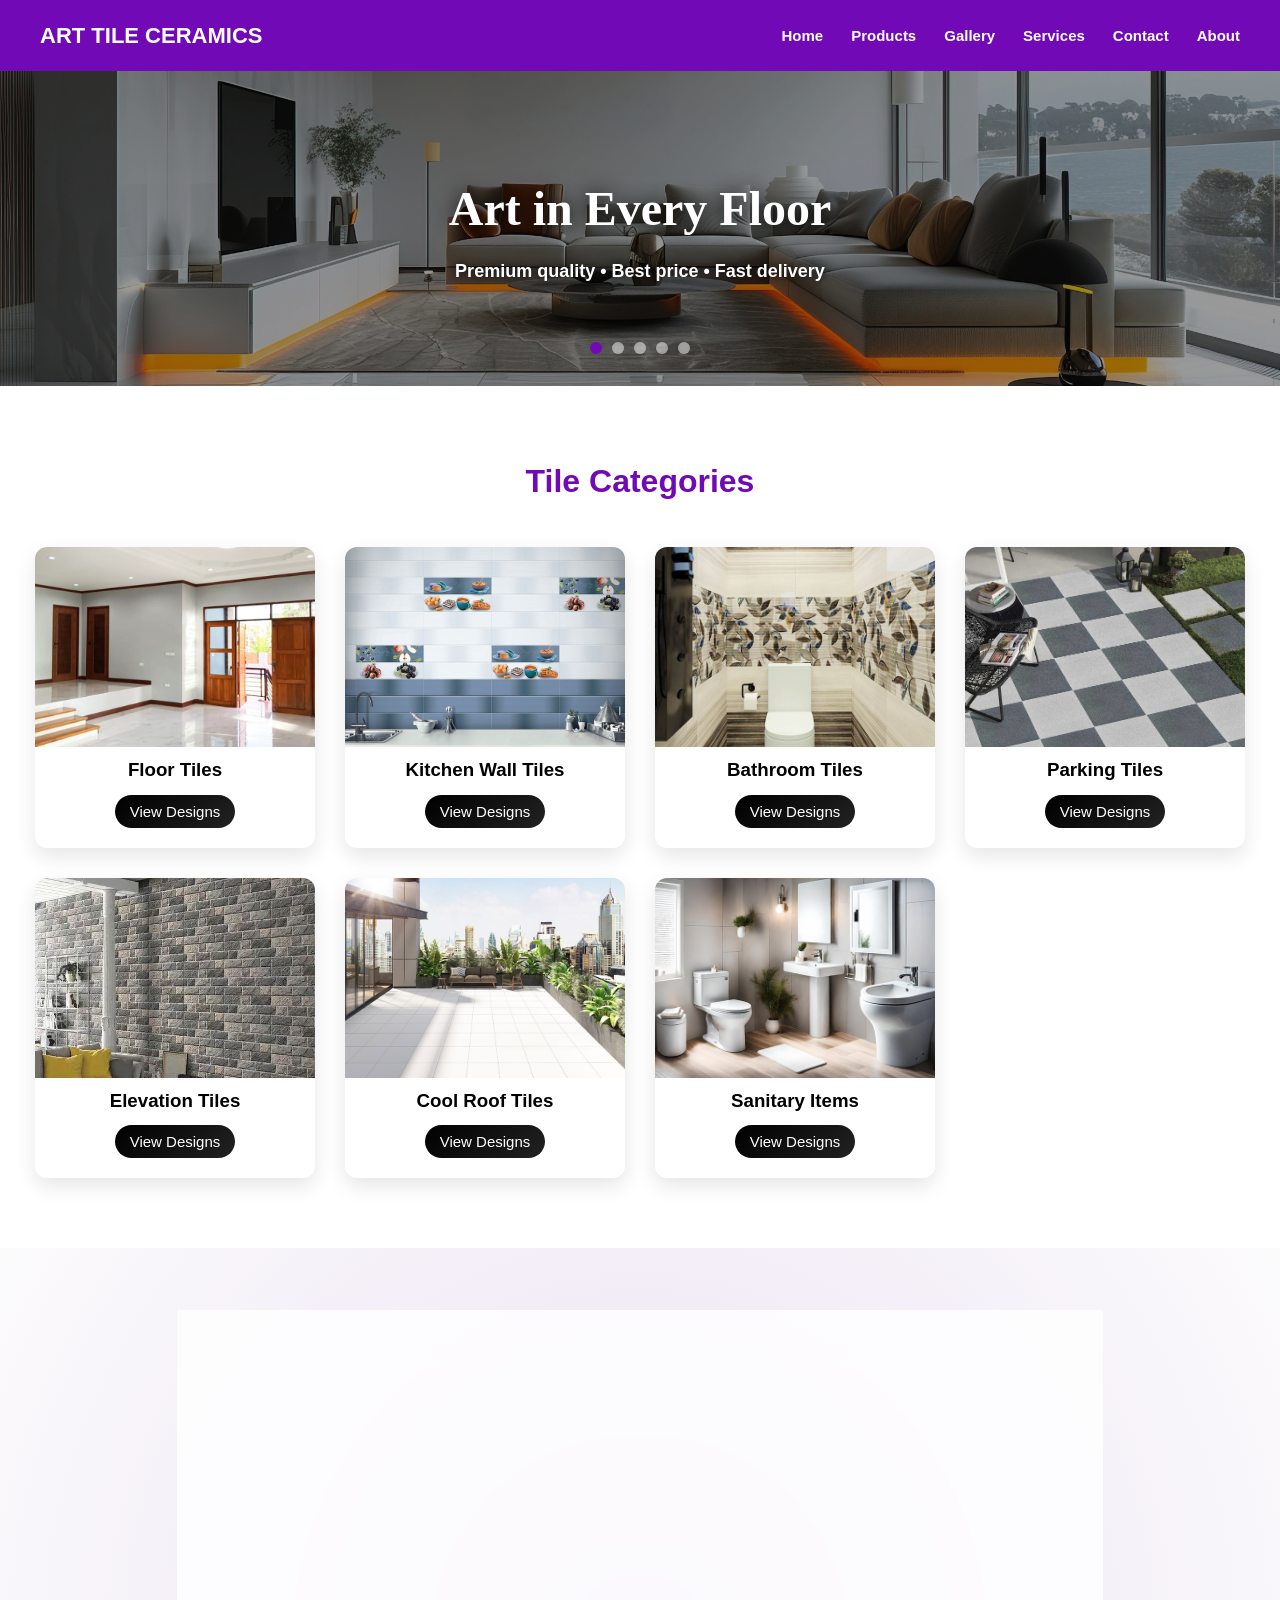
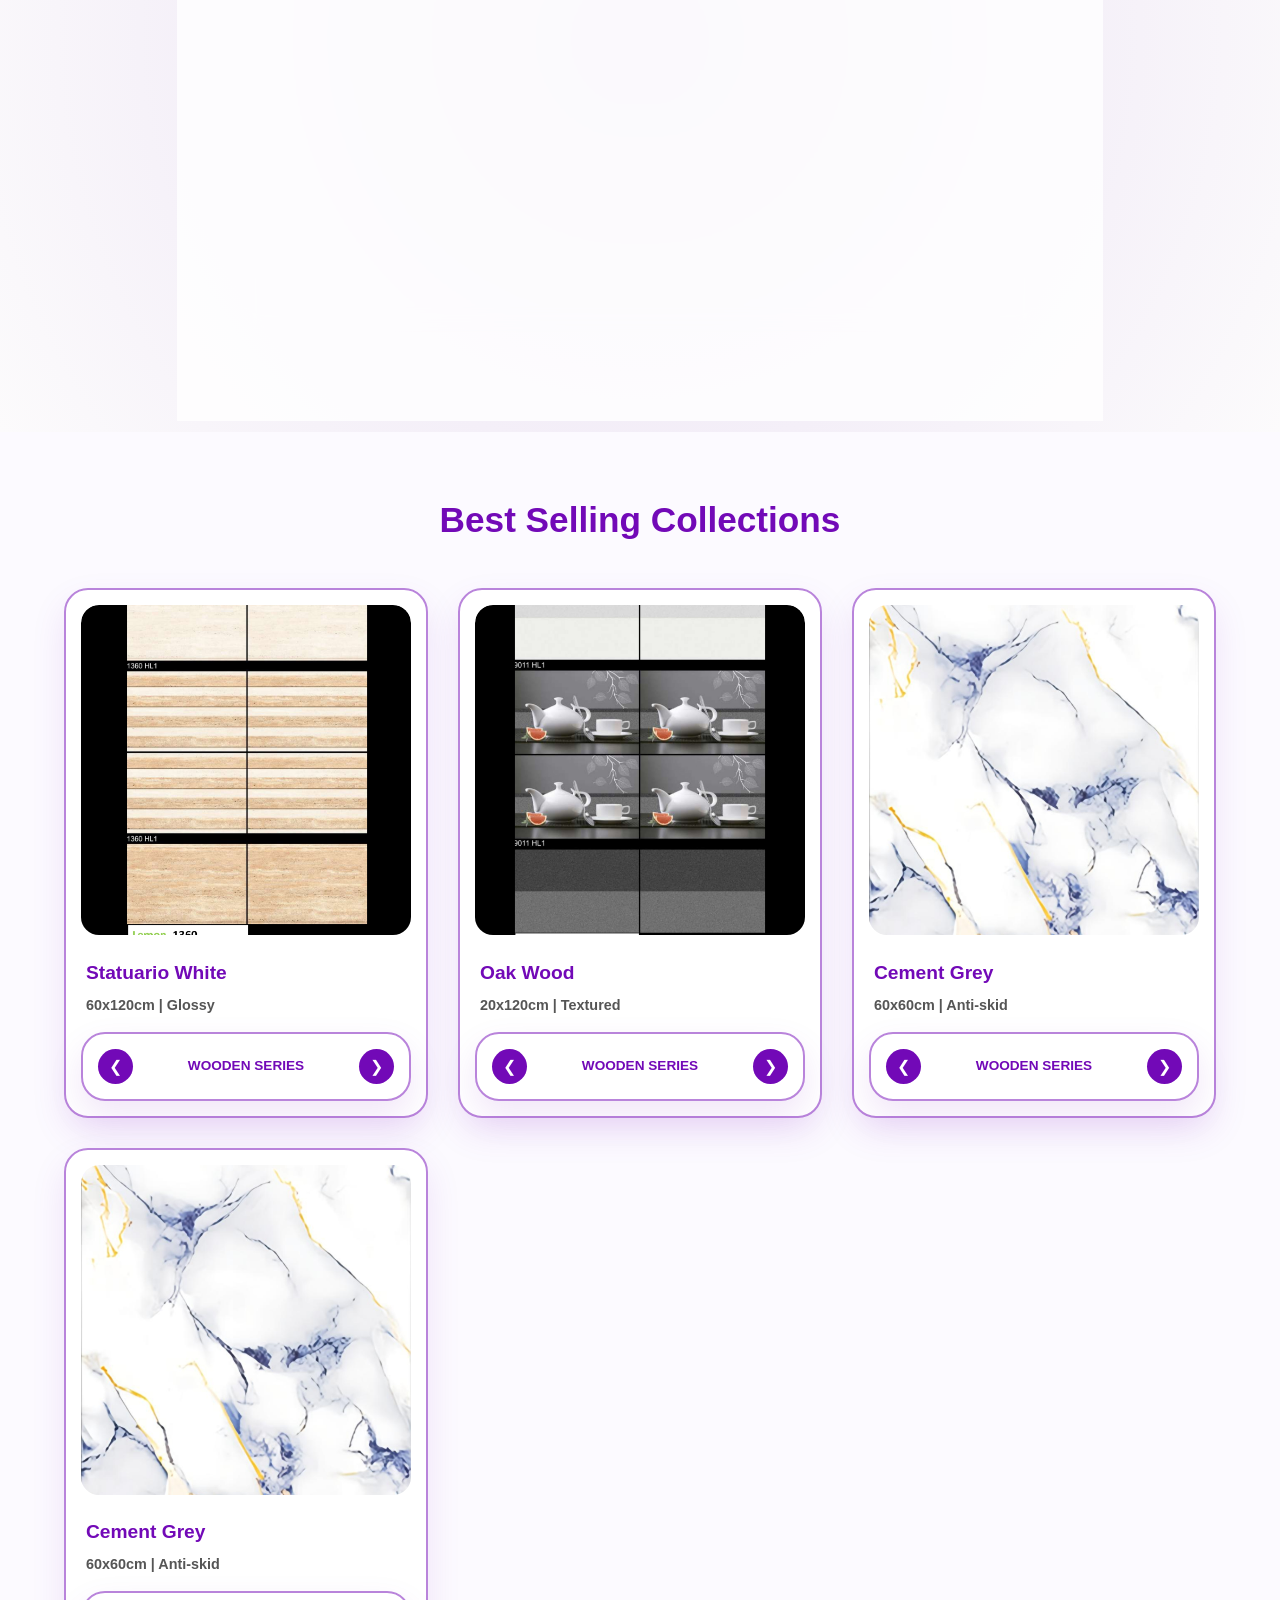
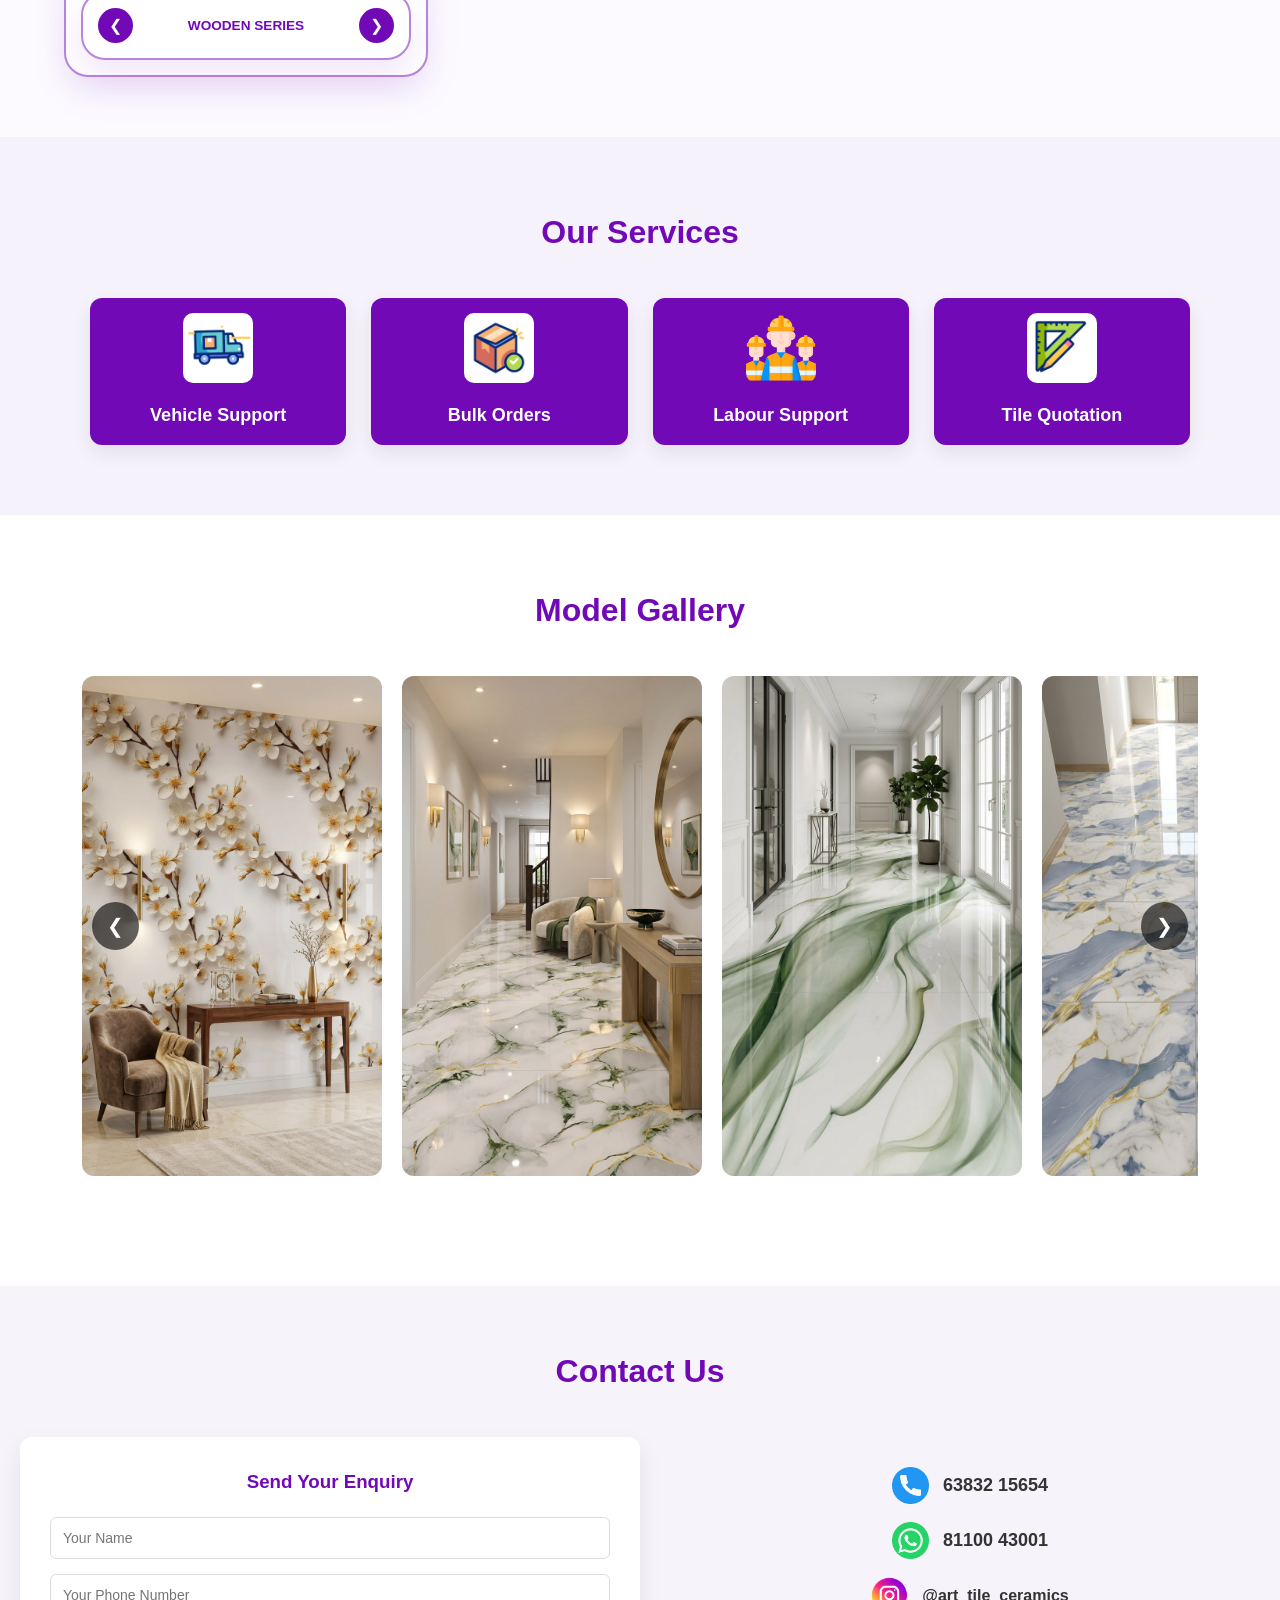
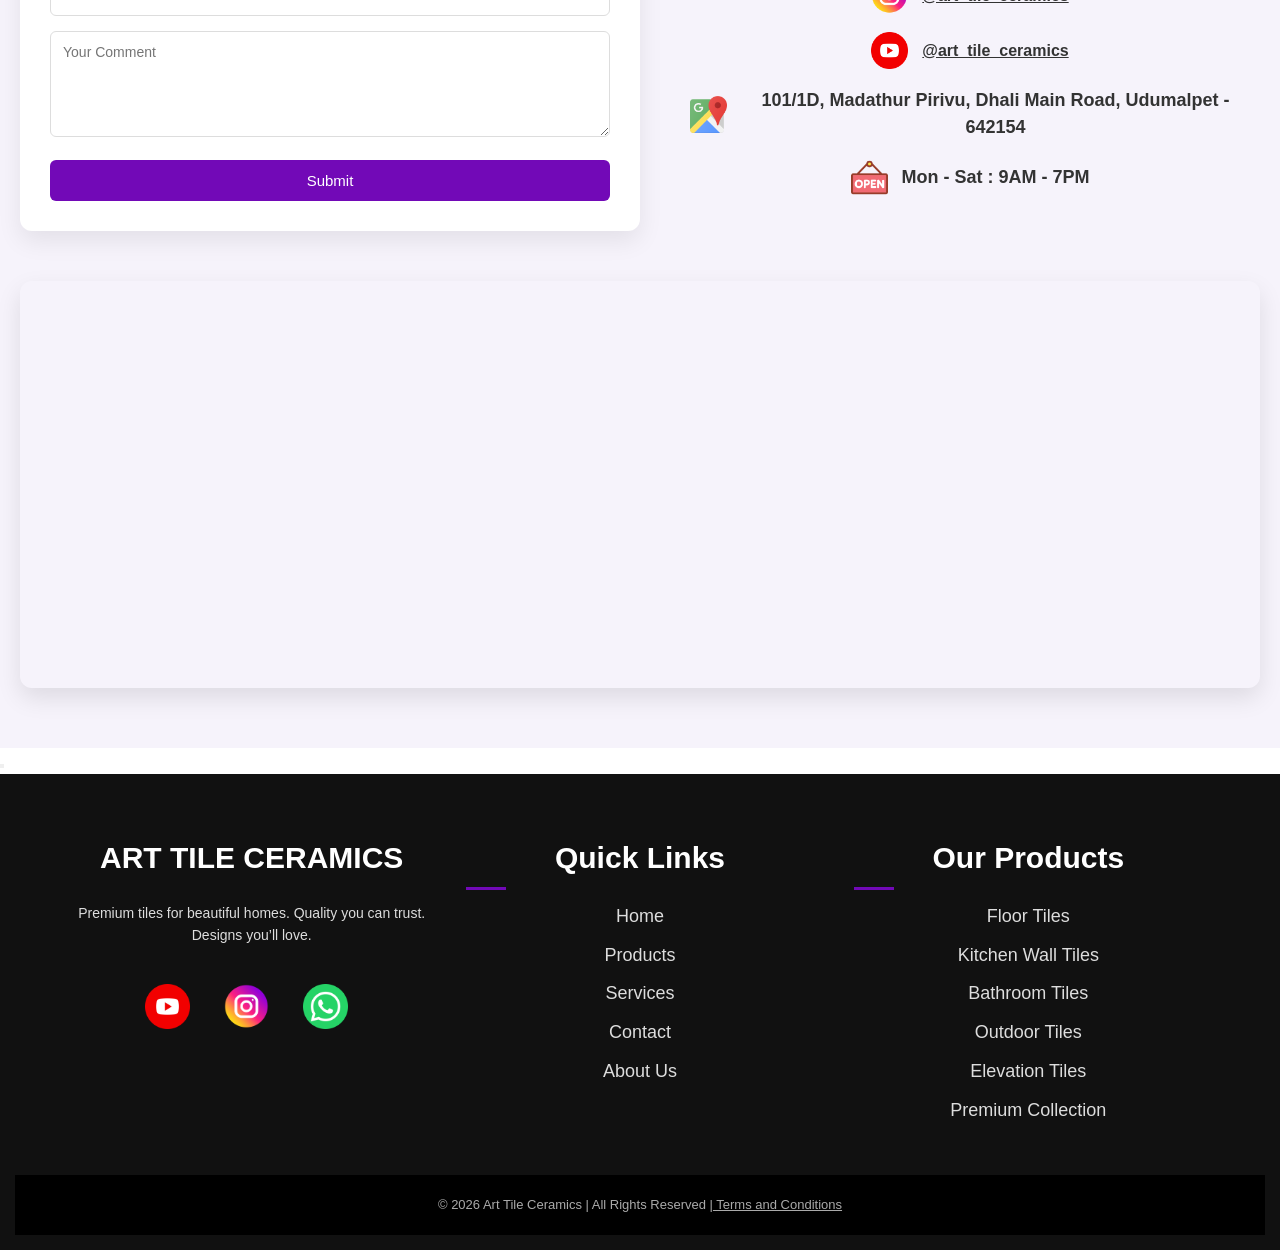
==== commit ea4a1bbe: "Update index.html" ====
--- a/index.html
+++ b/index.html
@@ -447,57 +447,28 @@
     </div>
   </section>
 
-  <!-- ================= Recent Works SECTION ================= -->
+  <!-- ================= Model Gallery SECTION ================= -->
   <section id="gallery">
     <h2>Model Gallery</h2>
-
     <div class="works-carousel">
-
-      <!-- LEFT BUTTON -->
-      <button class="works-btn left" onclick="moveWorks(-1)">&#10094;</button>
-
-      <div class="works-track" id="worksTrack">
-        <img src="https://picsum.photos/id/1011/400/600">
-        <img src="https://picsum.photos/id/1012/400/600">
-        <img src="https://picsum.photos/id/1013/400/600">
-        <img src="https://picsum.photos/id/1015/400/600">
-        <img src="https://picsum.photos/id/1016/400/600">
-        <img src="https://picsum.photos/id/1018/400/600">
-        <img src="https://picsum.photos/id/1020/400/600">
-        <img src="https://picsum.photos/id/1024/400/600">
-        <img src="https://picsum.photos/id/1027/400/600">
-      </div>
-
-      <!-- RIGHT BUTTON -->
-      <button class="works-btn right" onclick="moveWorks(1)">&#10095;</button>
-
+      <button class="works-btn left" id="leftBtn">&#10094;</button>
+      <div class="works-wrapper">
+        <div class="works-track" id="worksTrack">
+          <img src="Sample_1.jpeg" alt="Gallery 1">
+          <img src="Sample_2.jpeg" alt="Gallery 2">
+          <img src="Sample_3.jpeg" alt="Gallery 3">
+          <img src="Sample_4.jpeg" alt="Gallery 4">
+          <img src="Sample_5.jpeg" alt="Gallery 5">
+          <img src="Sample_6.jpeg" alt="Gallery 6">
+          <img src="Sample_7.jpeg" alt="Gallery 7">
+          <img src="Sample_8.jpeg" alt="Gallery 8">
+          <img src="Sample_9.png" alt="Gallery 9">
+        </div>
+      </div>
+      <button class="works-btn right" id="rightBtn">&#10095;</button>
     </div>
   </section>
-  <!-- <section id="gallery">
-  <h2>Model Gallery</h2>
-
-  <div class="works-carousel">
-
-   
-    <button class="works-btn left" onclick="moveWorks(-1)">&#10094;</button>
-
-    <div class="works-track" id="worksTrack">
-      <img src="Sample_1.jpeg" />
-      <img src="Sample_2.jpeg" />
-      <img src="Sample_3.jpeg" />
-      <img src="Sample_4.jpeg" />
-      <img src="Sample_5.jpeg" />
-      <img src="Sample_6.jpeg" />
-      <img src="Sample_7.jpeg" />
-      <img src="Sample_8.jpeg" />
-      <img src="Sample_9.png" />
-    </div>
-
-    
-    <button class="works-btn right" onclick="moveWorks(1)">&#10095;</button>
-
-  </div>
-</section> -->
+
 
   <!-- ================= Contact Us SECTION ================= -->
   <section id="contact" class="contact-section">
--- a/style.css
+++ b/style.css
@@ -851,6 +851,41 @@
   transform: translateY(50px);
   transition: 0.8s ease;
 }
+@media (max-width: 425px) {
+  .footer-box h4 {
+    font-size: 20px;
+  }
+  .footer-container {
+    display: grid;
+    grid-template-columns: 1fr 1fr;
+    grid-template-rows: auto auto;
+  }
+
+  /* Company info (ART TILE CERAMICS) spans full width on top */
+  .footer-box:nth-child(1) {
+    grid-column: 1 / -1;
+    text-align: center;
+  }
+
+  /* Our Products → LEFT side */
+  .footer-box:nth-child(3) {
+    grid-column: 1;
+    grid-row: 2;
+    text-align: left;
+  }
+
+  /* Quick Links → RIGHT side */
+  .footer-box:nth-child(2) {
+    grid-column: 2;
+    grid-row: 2;
+    text-align: left;
+  }
+
+  .footer-box h4::after {
+    left: 0;
+    transform: none;
+  }
+}
 
 /* ================= COMMON SECTION STYLE ================= */
 .section-header {
@@ -941,7 +976,7 @@
     color: white;
     border: none;
     width: 35px;
-    height: 35px;
+    height: 25px;
     border-radius: 50%;
     cursor: pointer;
     font-size: 1rem;
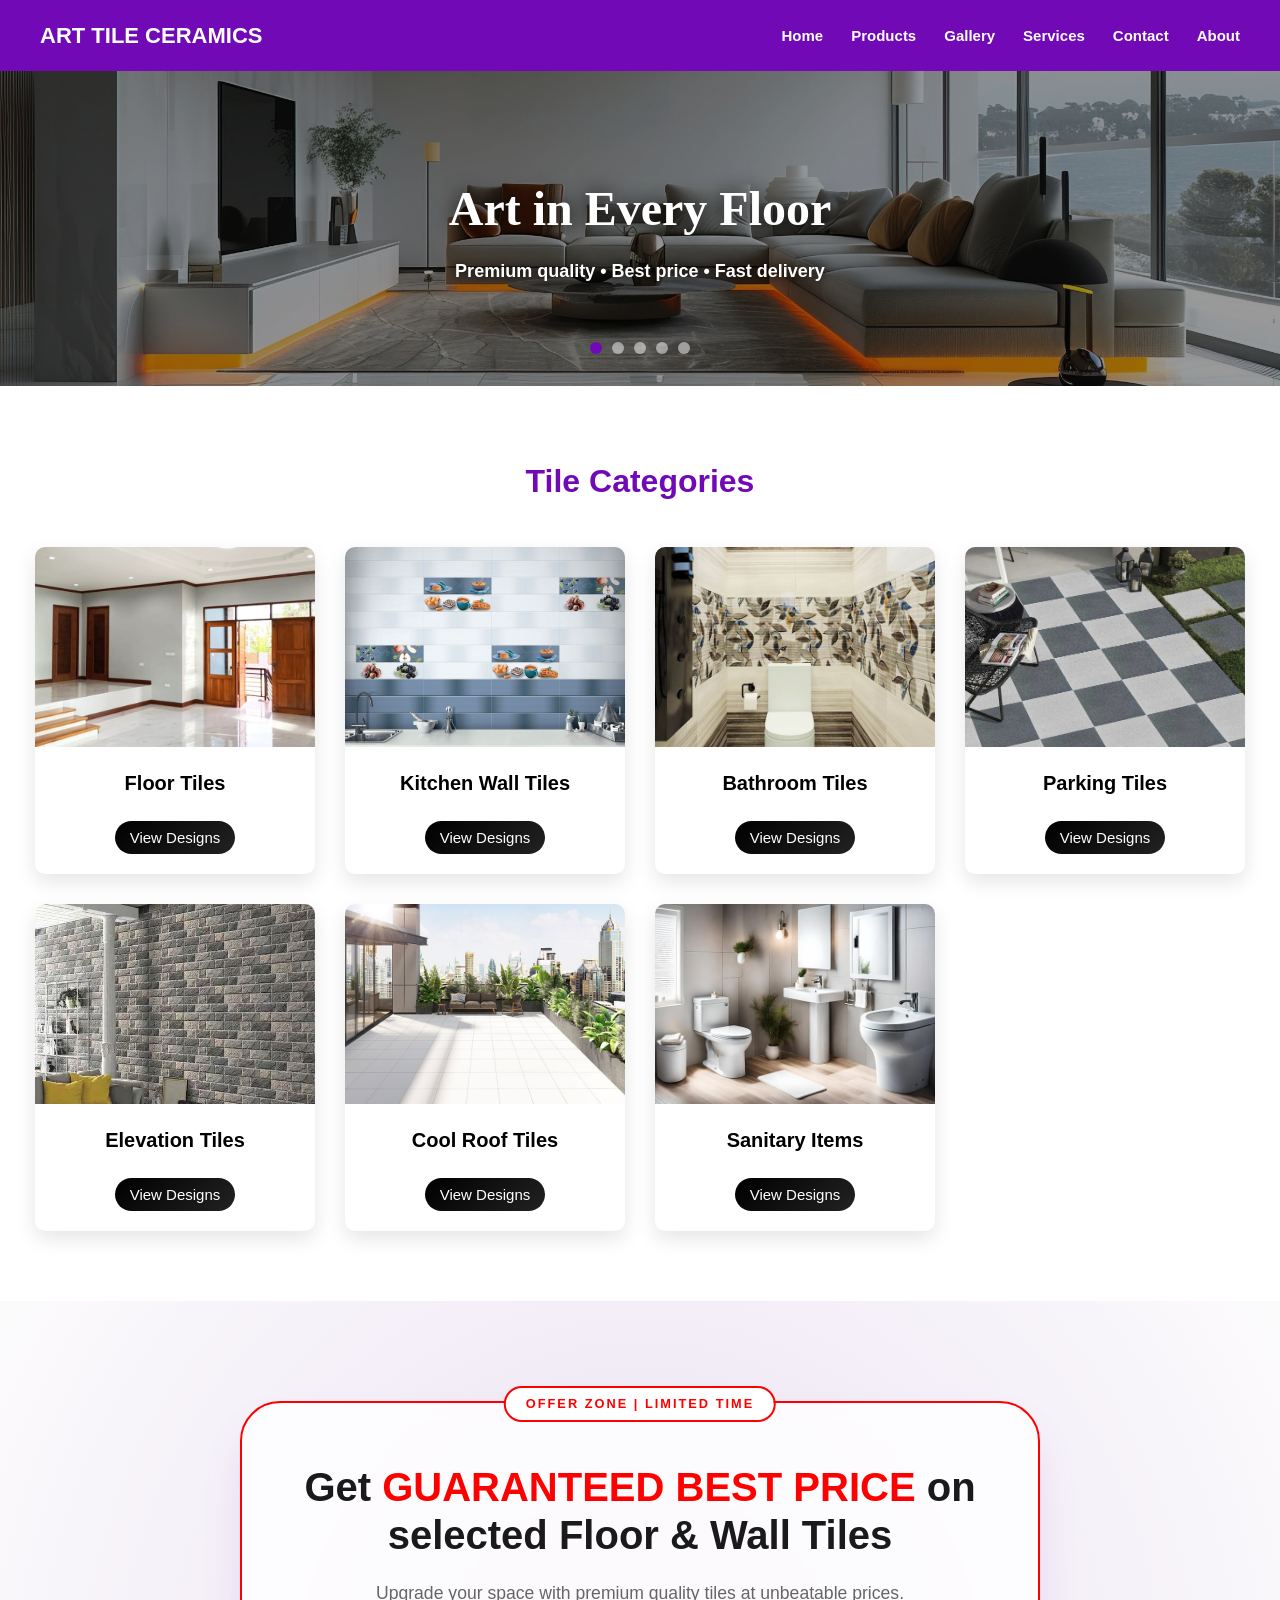
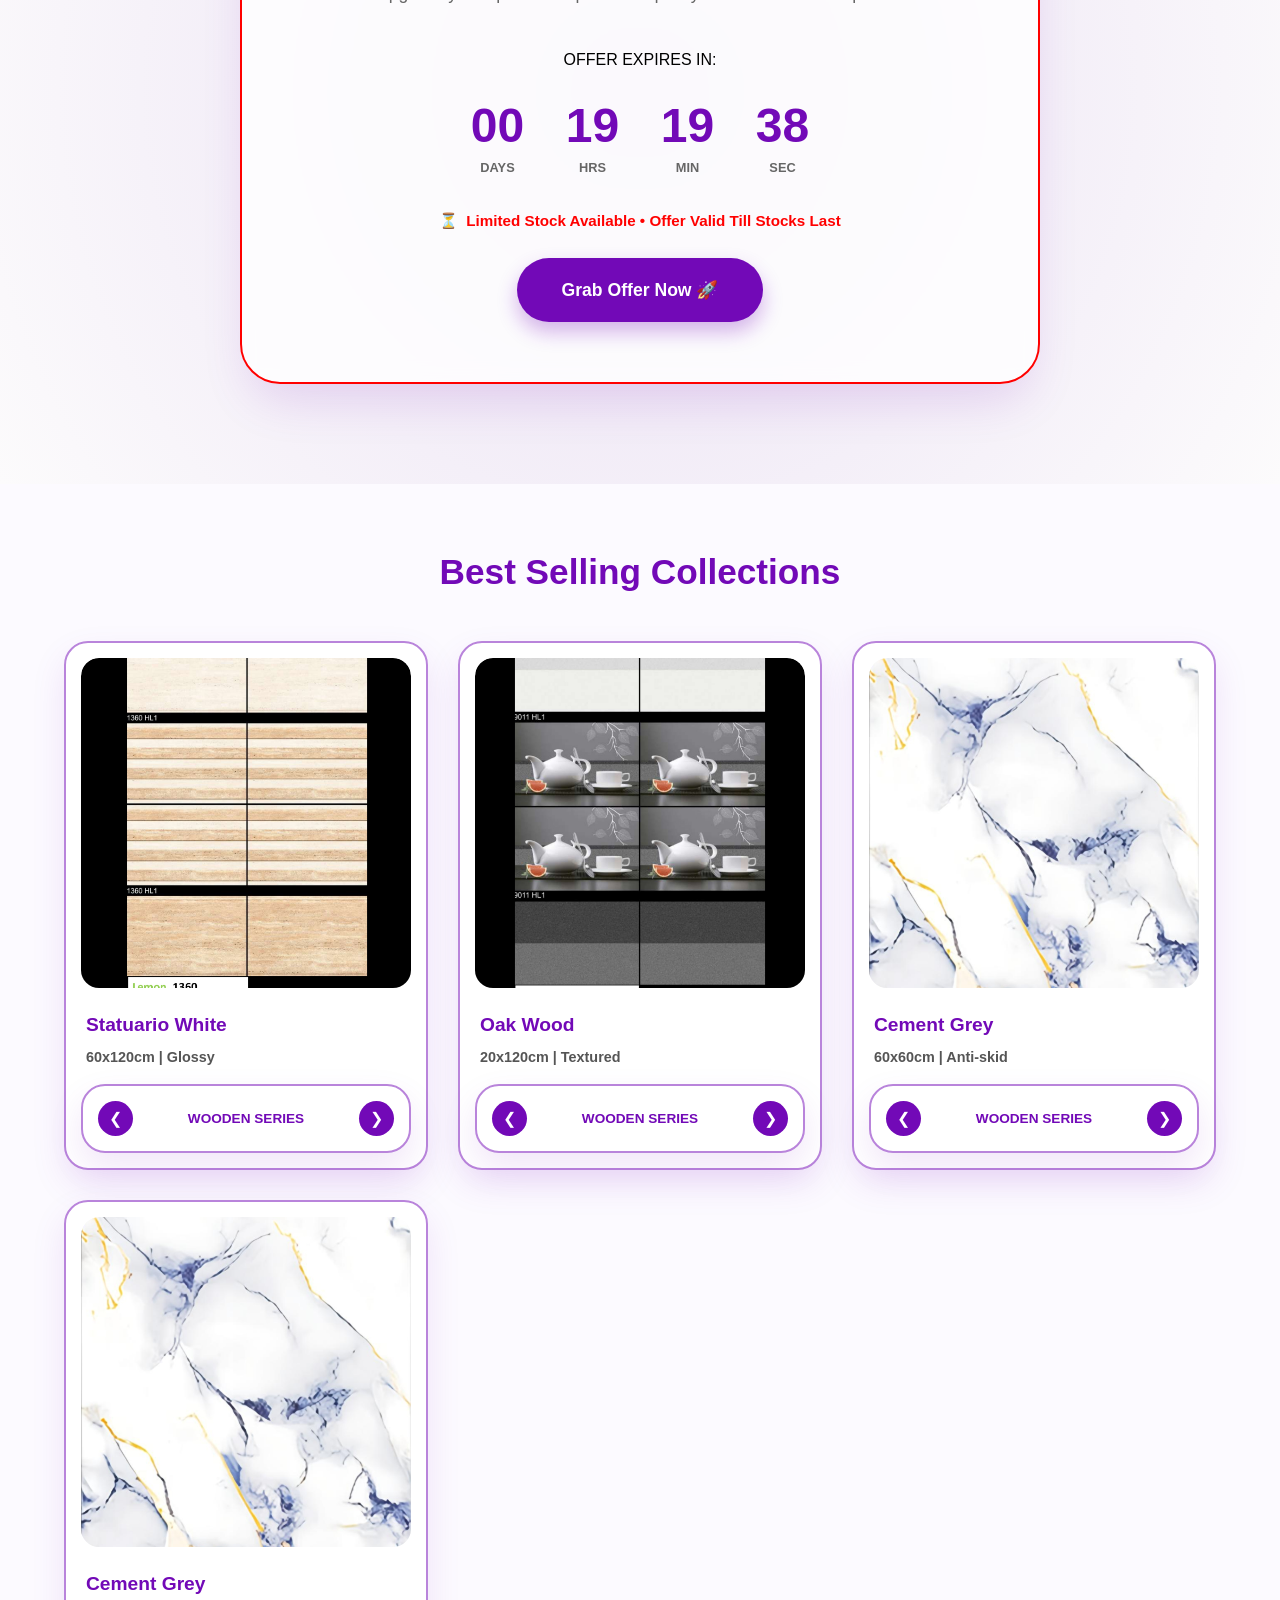
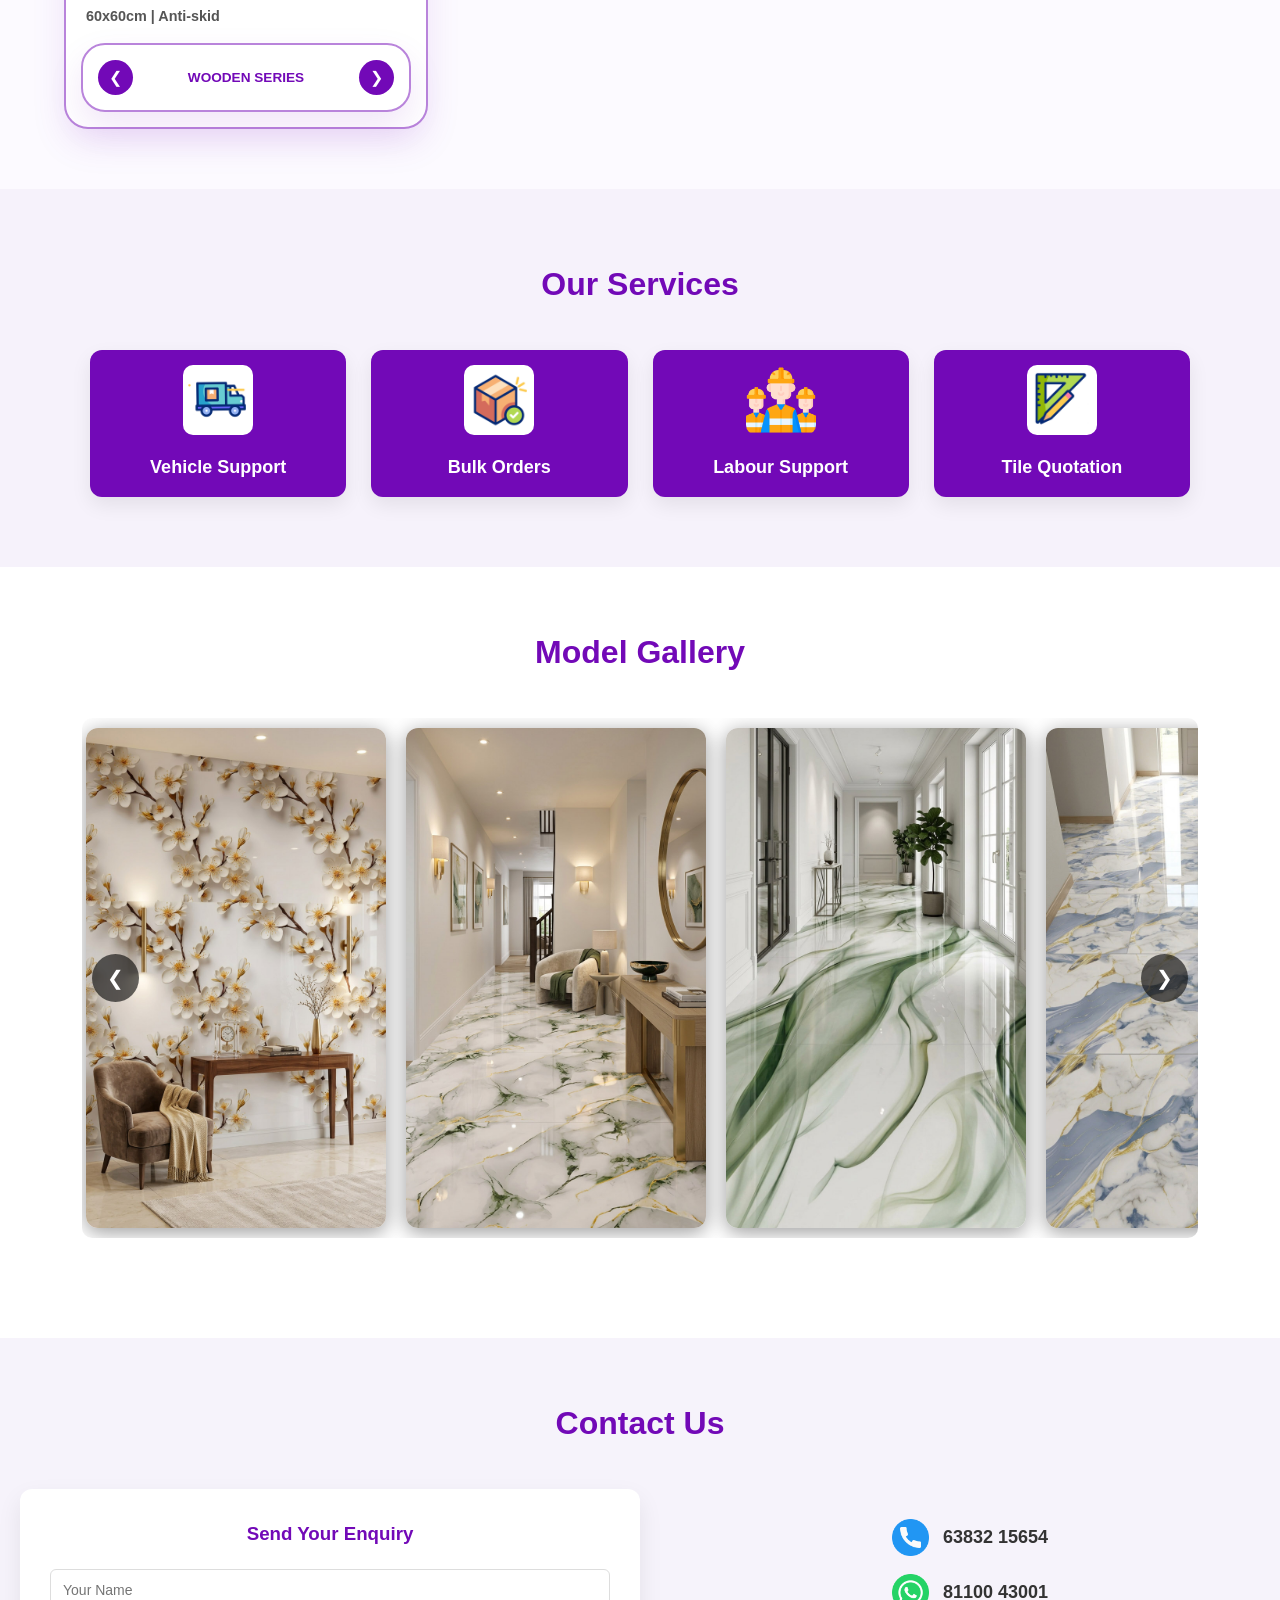
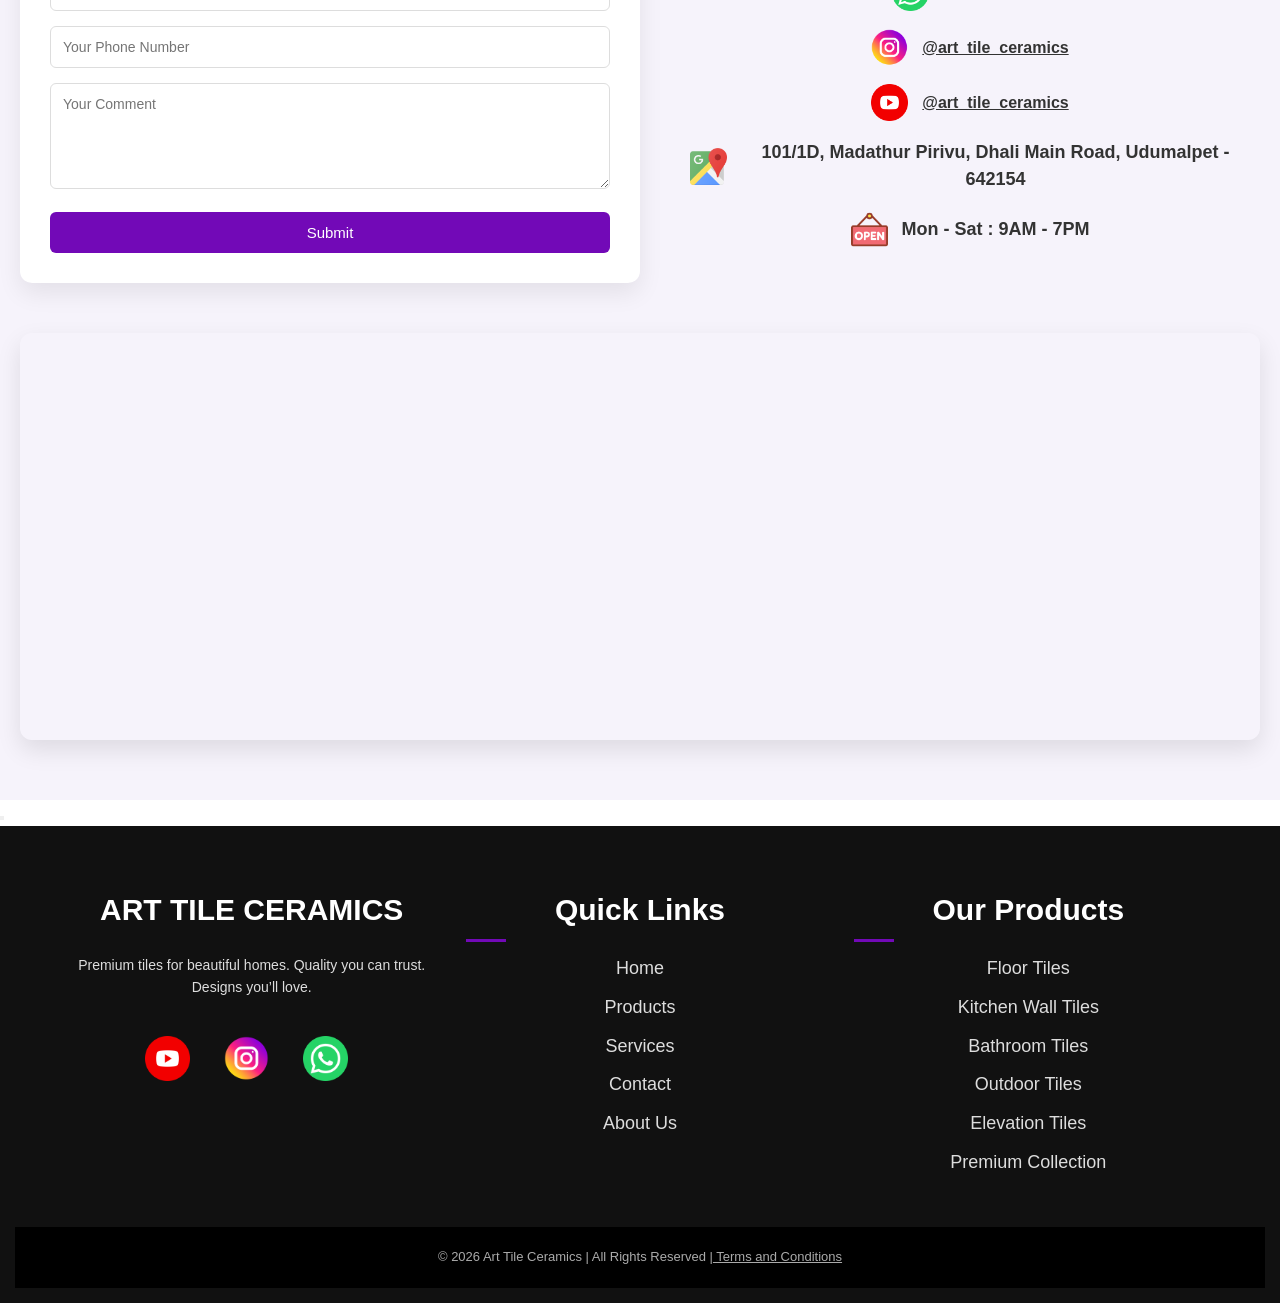
==== commit 5812ed0f: "Update index.html" ====
--- a/index.html
+++ b/index.html
@@ -424,10 +424,10 @@
 
     <div class="services-grid">
 
-      <div class="service-card">
+      <a class="service-card" href="Vehicle_Support.html">
         <img src="delivery-truck.gif" alt="Home Delivery">
         <h3>Vehicle Support</h3>
-      </div>
+      </a>
 
       <div class="service-card">
         <img src="available.gif" alt="Bulk Orders">
@@ -446,7 +446,6 @@
 
     </div>
   </section>
-
   <!-- ================= Model Gallery SECTION ================= -->
   <section id="gallery">
     <h2>Model Gallery</h2>
--- a/style.css
+++ b/style.css
@@ -336,12 +336,72 @@
   transition: 0.3s;
 }
 
-/* GALLERY */
-.gallery img {
-  width: 250px;
+/* ===== GALLERY SECTION ===== */
+#gallery {
+  padding: 60px 20px;
+  text-align: center;
+}
+
+#gallery h2 {
+  font-size: 2rem;
+  margin-bottom: 30px;
+  color: #fff;
+}
+
+.works-carousel {
+  display: flex;
+  align-items: center;
+  gap: 10px;
+  width: 100%;
+  max-width: 1200px;
+  margin: 0 auto;
+  position: relative;
+}
+
+.works-wrapper {
+  overflow: hidden;
+  width: 100%;
+  border-radius: 10px;
+}
+
+.works-track {
+  display: flex;
+  gap: 16px;
+  transition: transform 0.4s ease;
+  cursor: grab;
+  will-change: transform;
+  padding: 10px 4px;
+}
+
+.works-track.grabbing {
+  cursor: grabbing;
+  transition: none;
+}
+
+/* ===== GALLERY - scoped to works-track only ===== */
+.works-track img {
+  width: 260px;
   height: 380px;
   object-fit: cover;
-  border-radius: 8px;
+  border-radius: 10px;
+  flex-shrink: 0;
+  pointer-events: none;
+  user-select: none;
+  box-shadow: 0 4px 20px rgba(0, 0, 0, 0.4);
+  transition: transform 0.3s;
+}
+
+.works-track img:hover {
+  transform: scale(1.03);
+}
+
+/* ===== CARD (Products Section) - protected styles ===== */
+.card {
+  background: white;
+  border-radius: 10px;
+  overflow: hidden;
+  transition: transform 0.3s;
+  cursor: pointer;
 }
 
 .card:hover {
@@ -352,6 +412,17 @@
   width: 100%;
   height: 200px;
   object-fit: cover;
+  border-radius: 0;
+  pointer-events: auto;
+  user-select: auto;
+  box-shadow: none;
+  flex-shrink: unset;
+}
+
+.card h3 {
+  padding: 12px;
+  color: black;
+  font-size: 20px;
 }
 
 .card button {
@@ -368,6 +439,21 @@
 .card button:hover {
   background: #7209b7;
   transform: scale(1.05);
+}
+
+/* Responsive gallery images */
+@media (max-width: 768px) {
+  .works-track img {
+    width: 200px;
+    height: 300px;
+  }
+}
+
+@media (max-width: 425px) {
+  .works-track img {
+    width: 160px;
+    height: 240px;
+  }
 }
 
 /* SERVICES */
@@ -1566,15 +1652,16 @@
 .works-btn:hover {
   background: #7209b7;
 }
-
+#gallery h2 {
+  font-size: 2rem;
+  text-align: center;
+  margin-bottom: 30px;
+  color: #7209b7;
+}
 /* Responsive */
 @media (max-width: 768px) {
   .works-track img {
     width: 70vw;
-    height: 400px;
-  }
-
-  .works-btn {
-    display: none;
-  }
-}
+    height: 500px;
+  }
+}
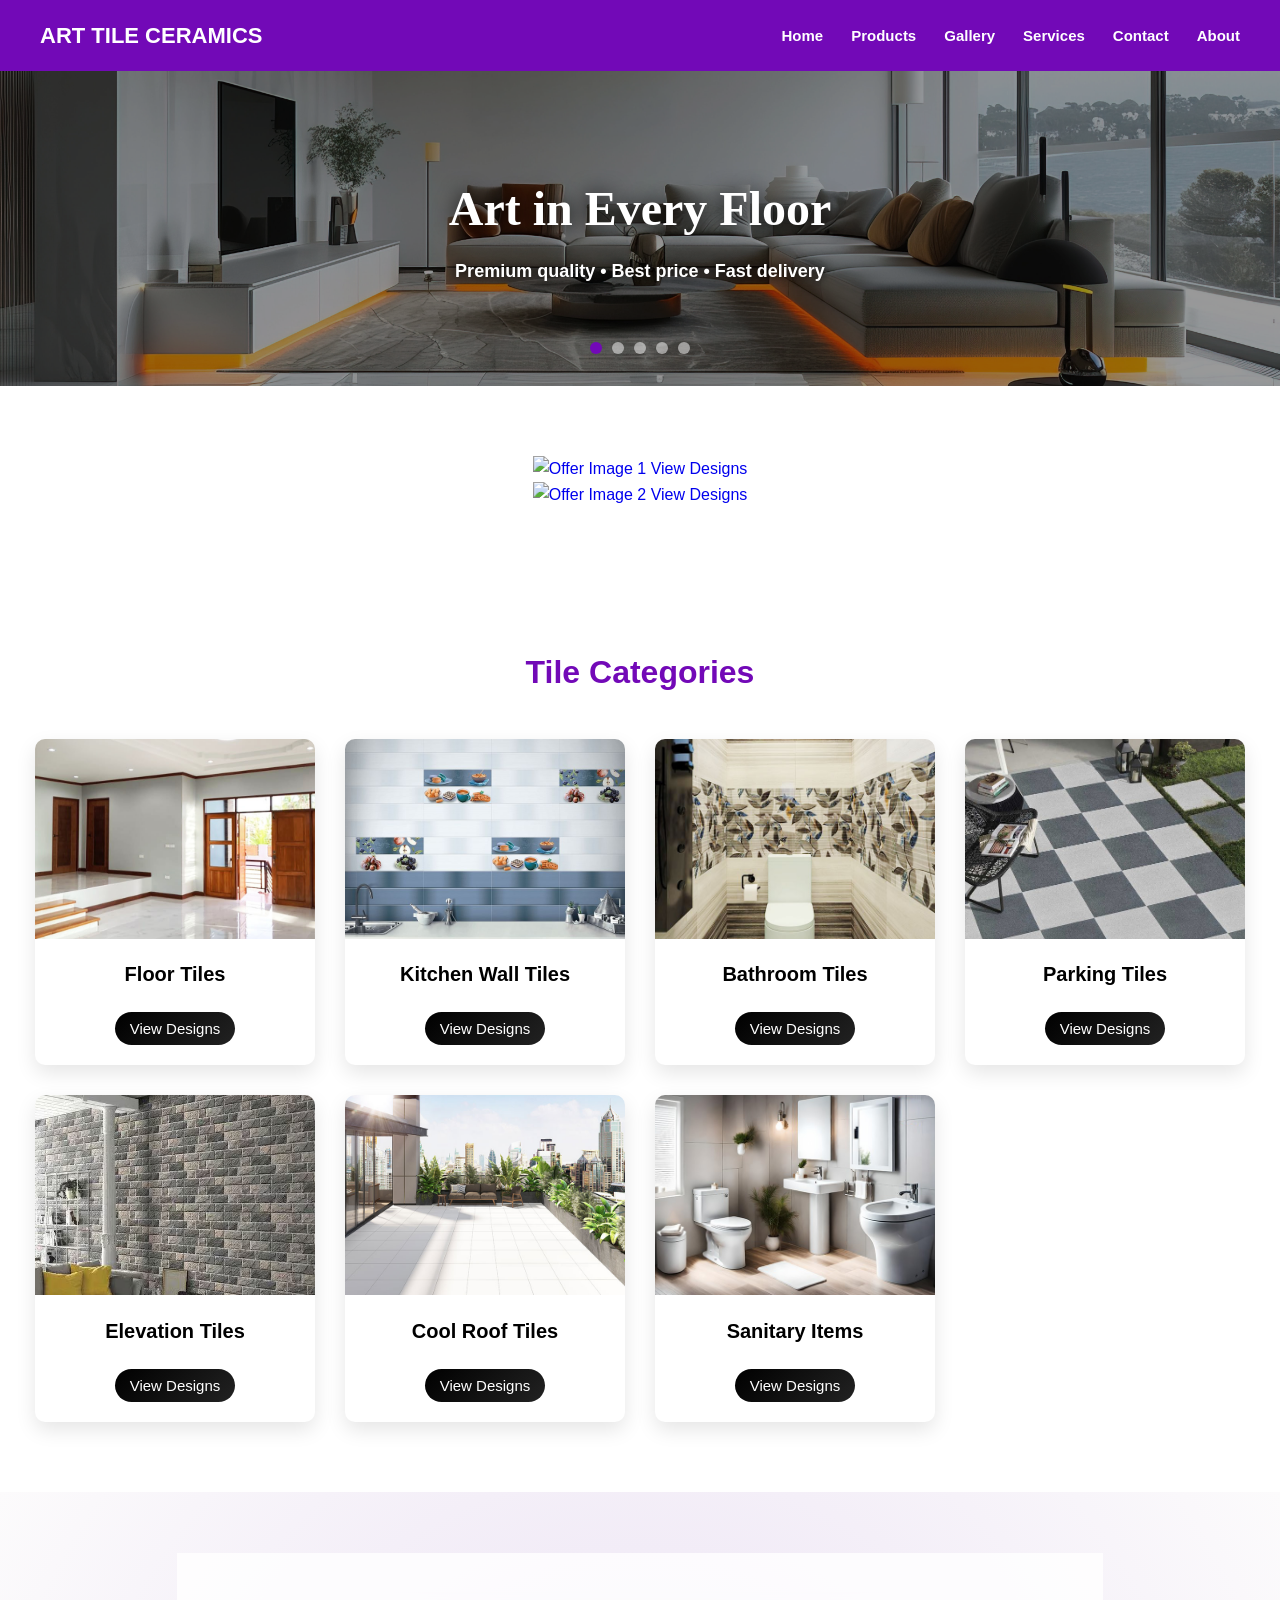
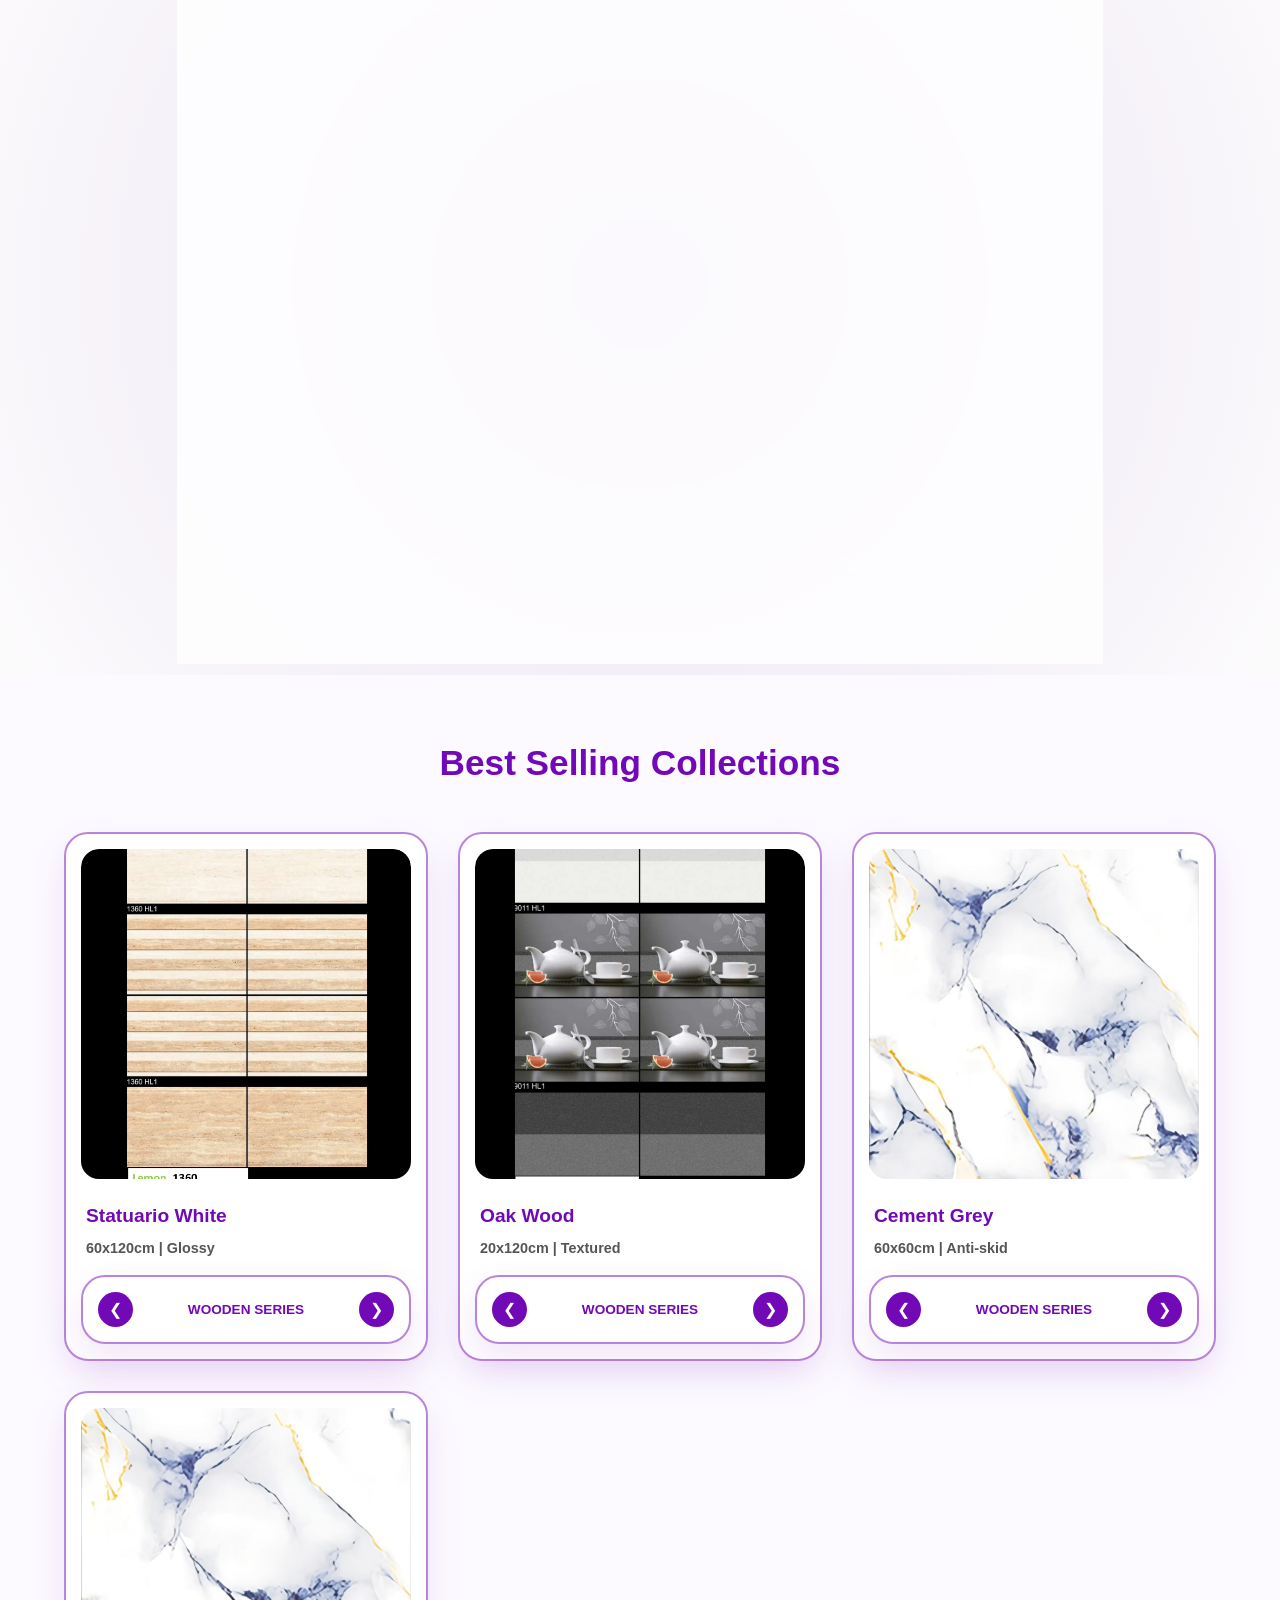
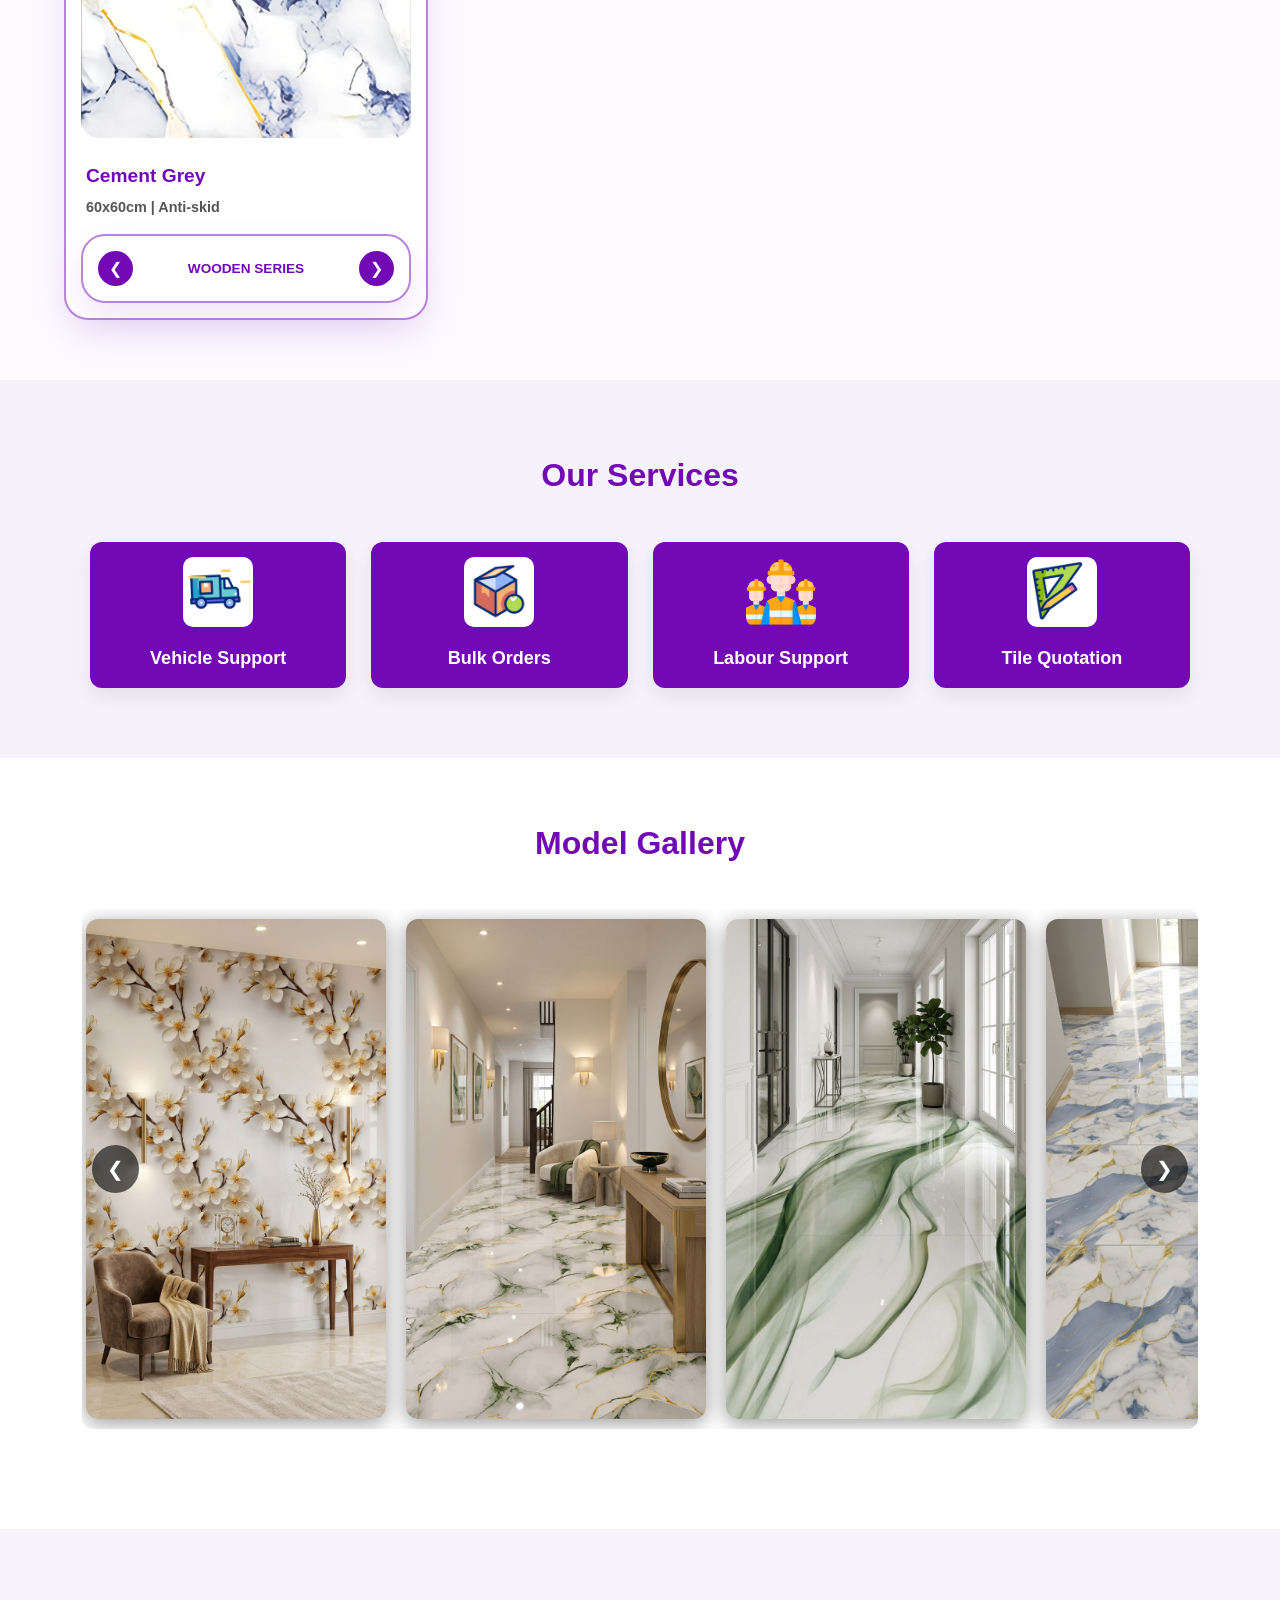
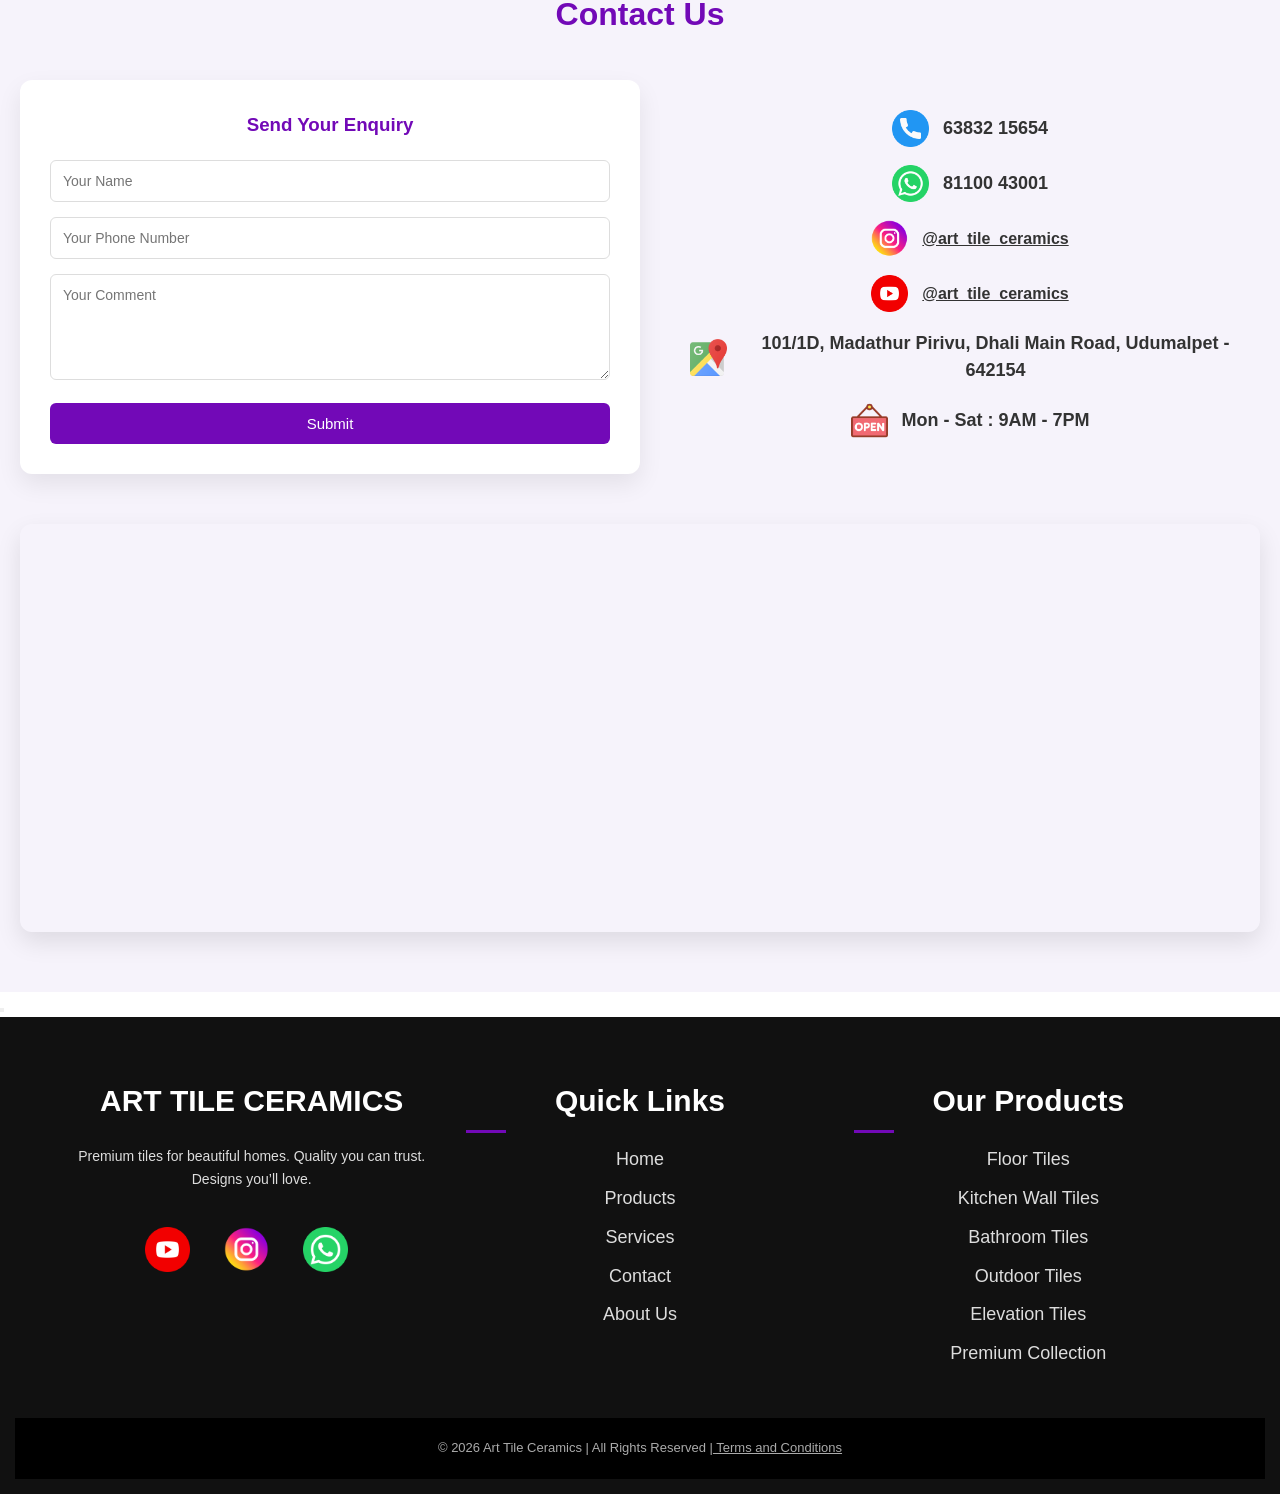
==== commit a4431b70: "Update index.html" ====
--- a/index.html
+++ b/index.html
@@ -84,6 +84,32 @@
 
       <!-- <a href="Tile Visualizer.html" class="btn an">Click here to Visualize your room</a> -->
       <div class="dots"></div>
+
+  </section>
+
+  <section class="promo-banner">
+
+    <!-- IMAGE 1 -->
+    <div class="promo-card">
+      <a href="#" class="promo-link">
+        <img src="Anuj.jpeg" alt="Offer Image 1">
+      </a>
+
+      <a href="#" class="promo-btn">
+        View Designs
+      </a>
+    </div>
+
+    <!-- IMAGE 2 -->
+    <div class="promo-card">
+      <a href="#" class="promo-link">
+        <img src="Ramco.jpeg" alt="Offer Image 2">
+      </a>
+
+      <a href="#" class="promo-btn">
+        View Designs
+      </a>
+    </div>
 
   </section>
 
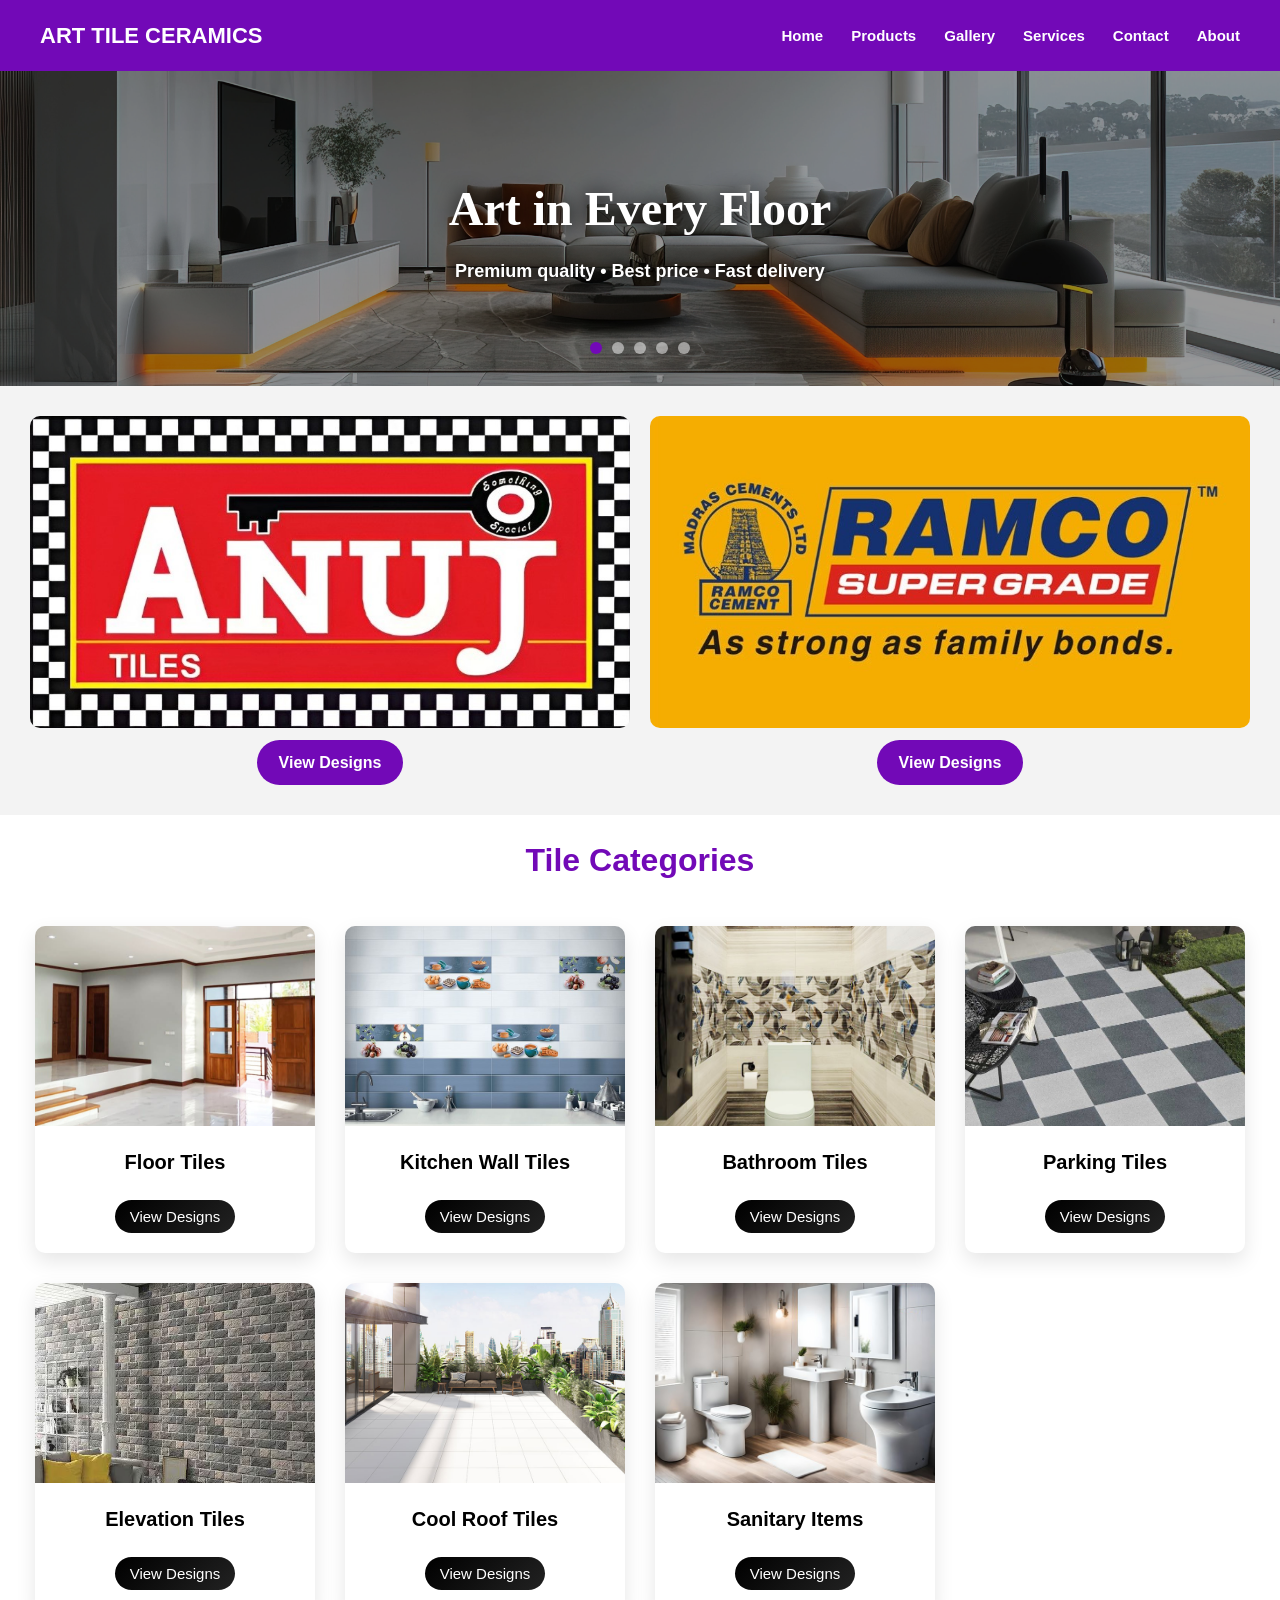
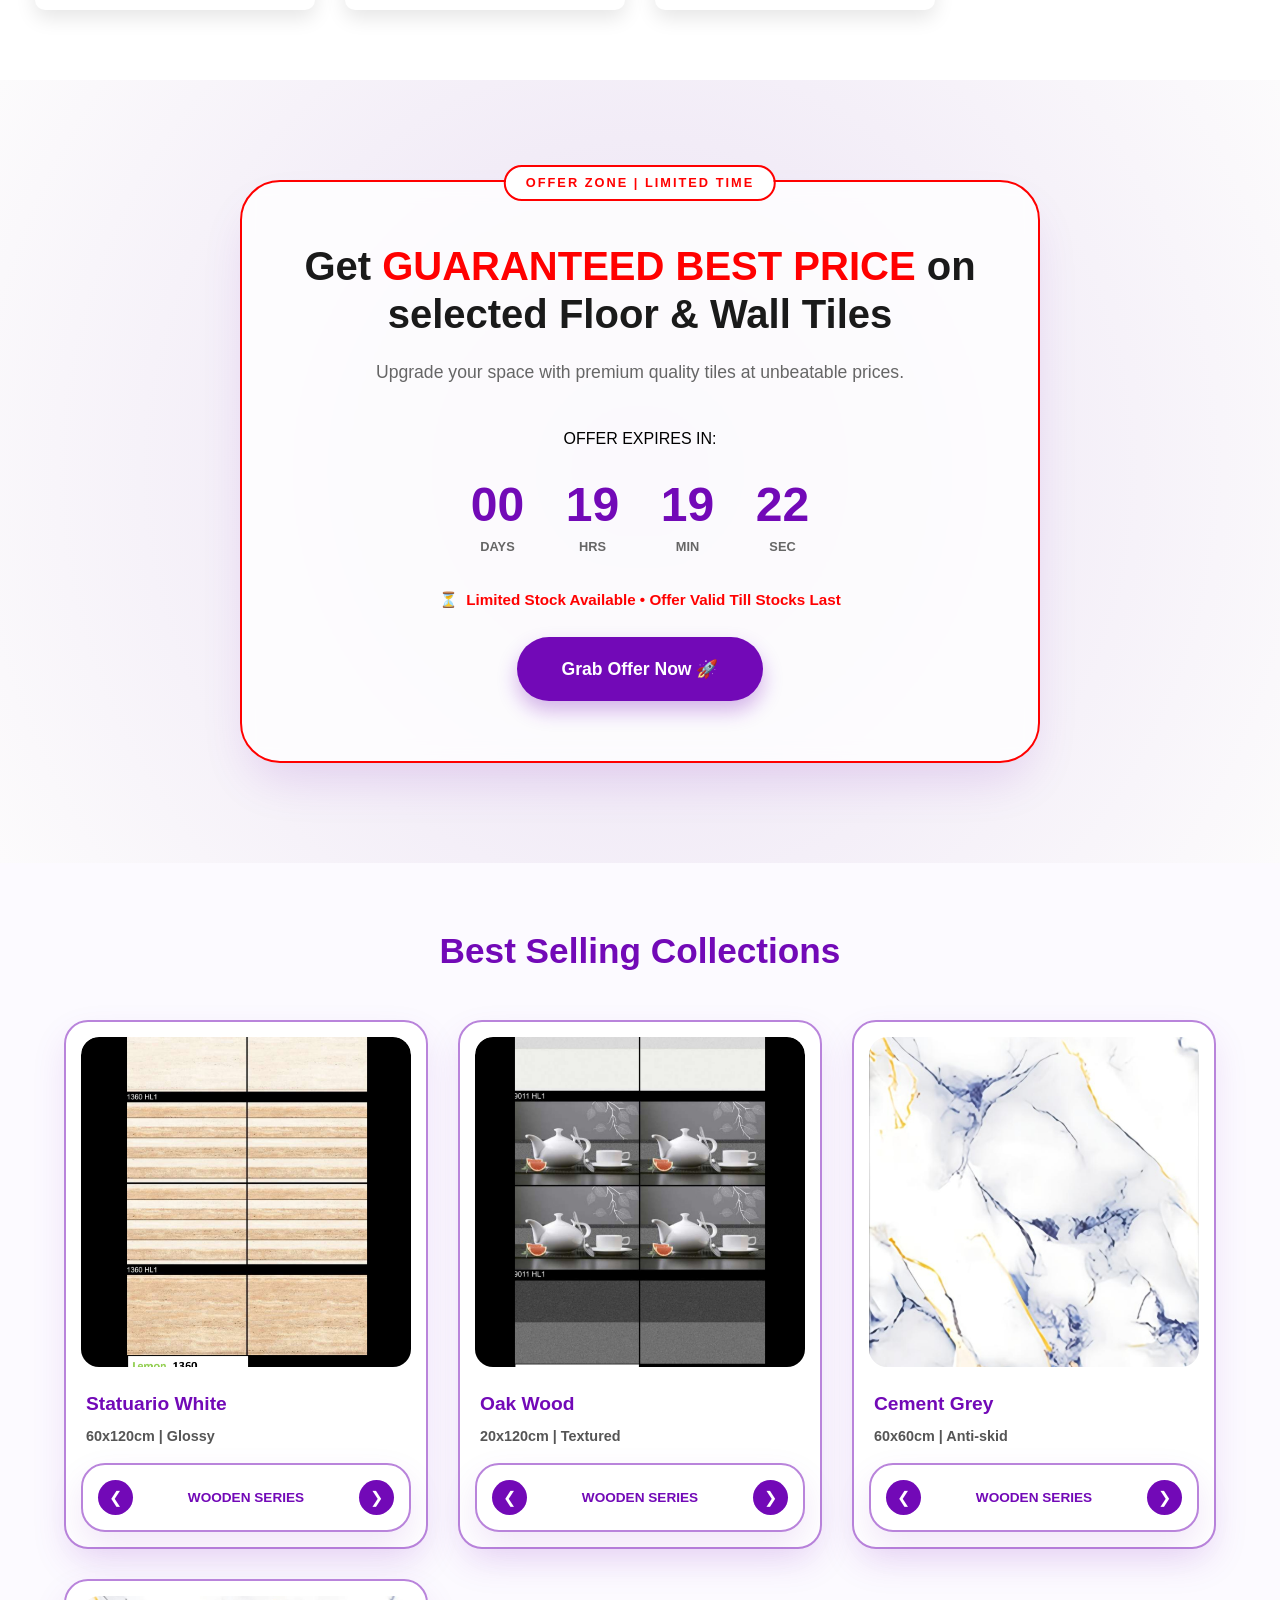
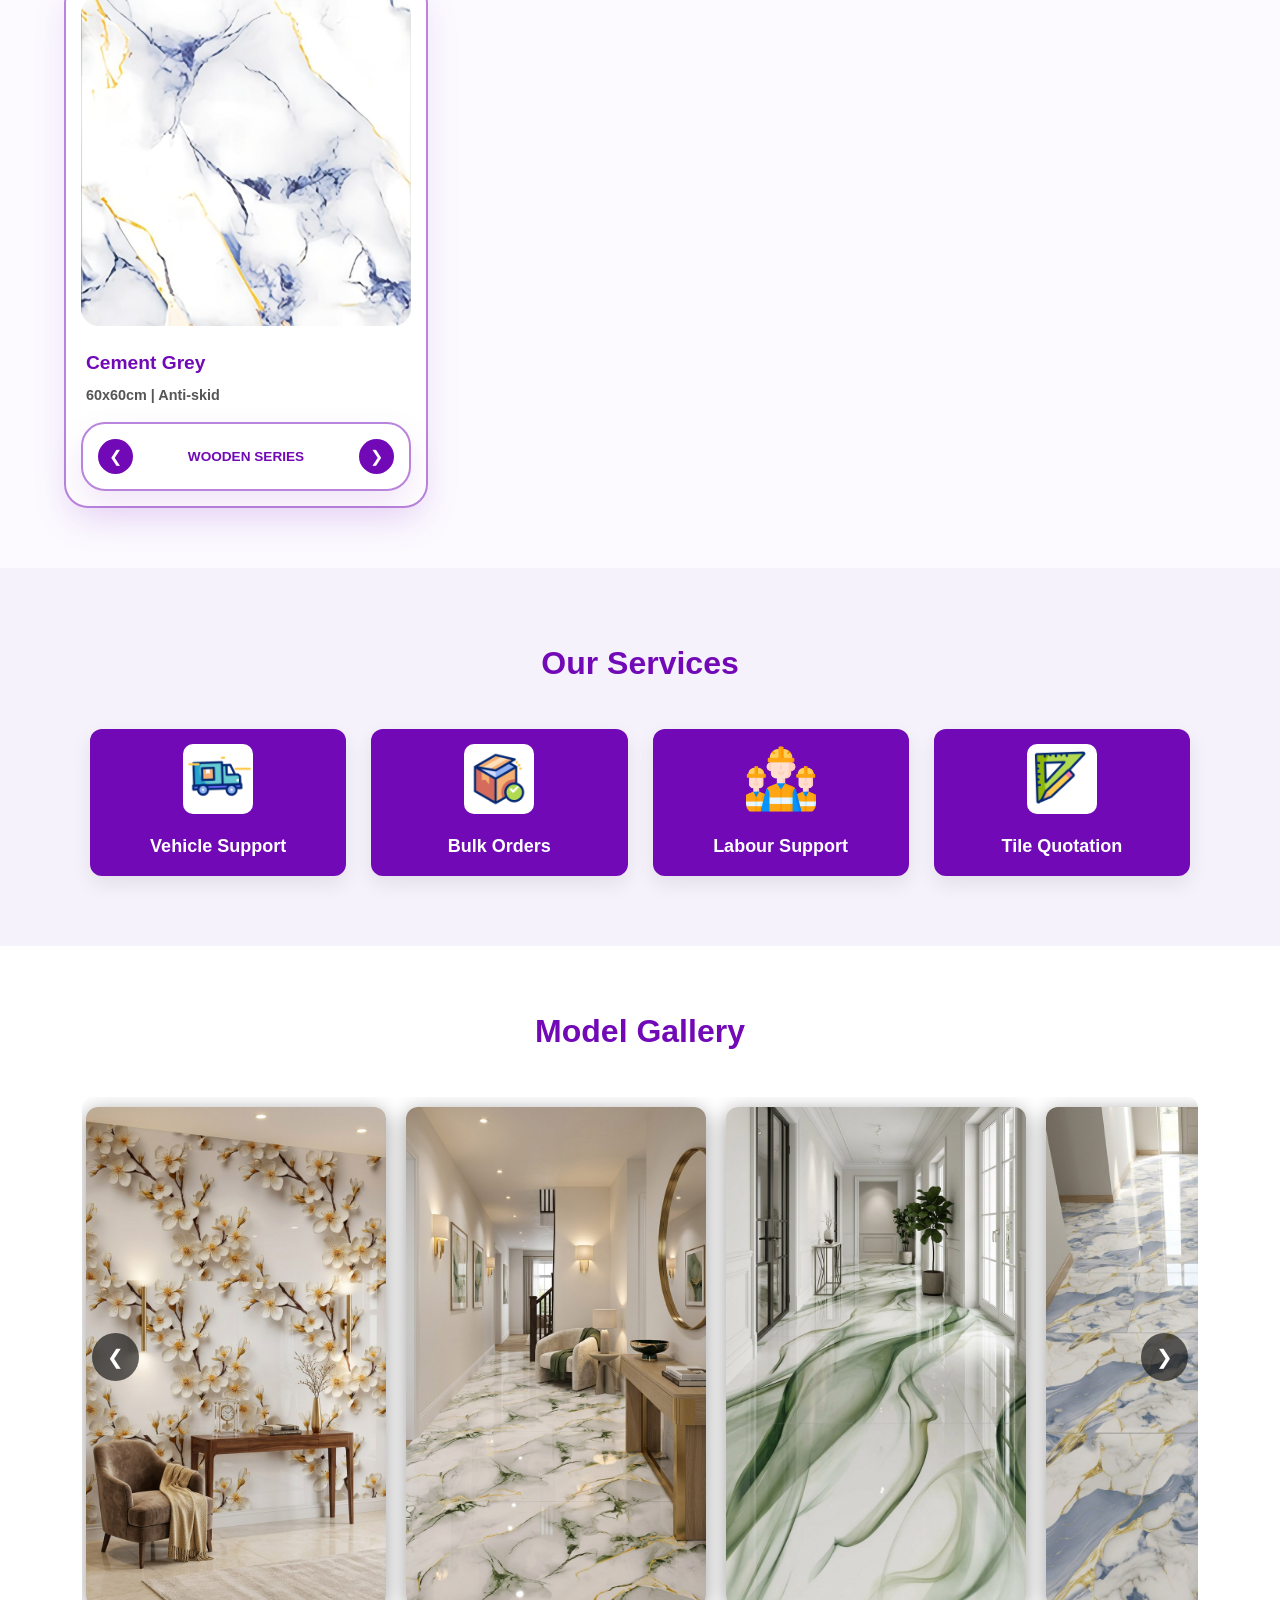
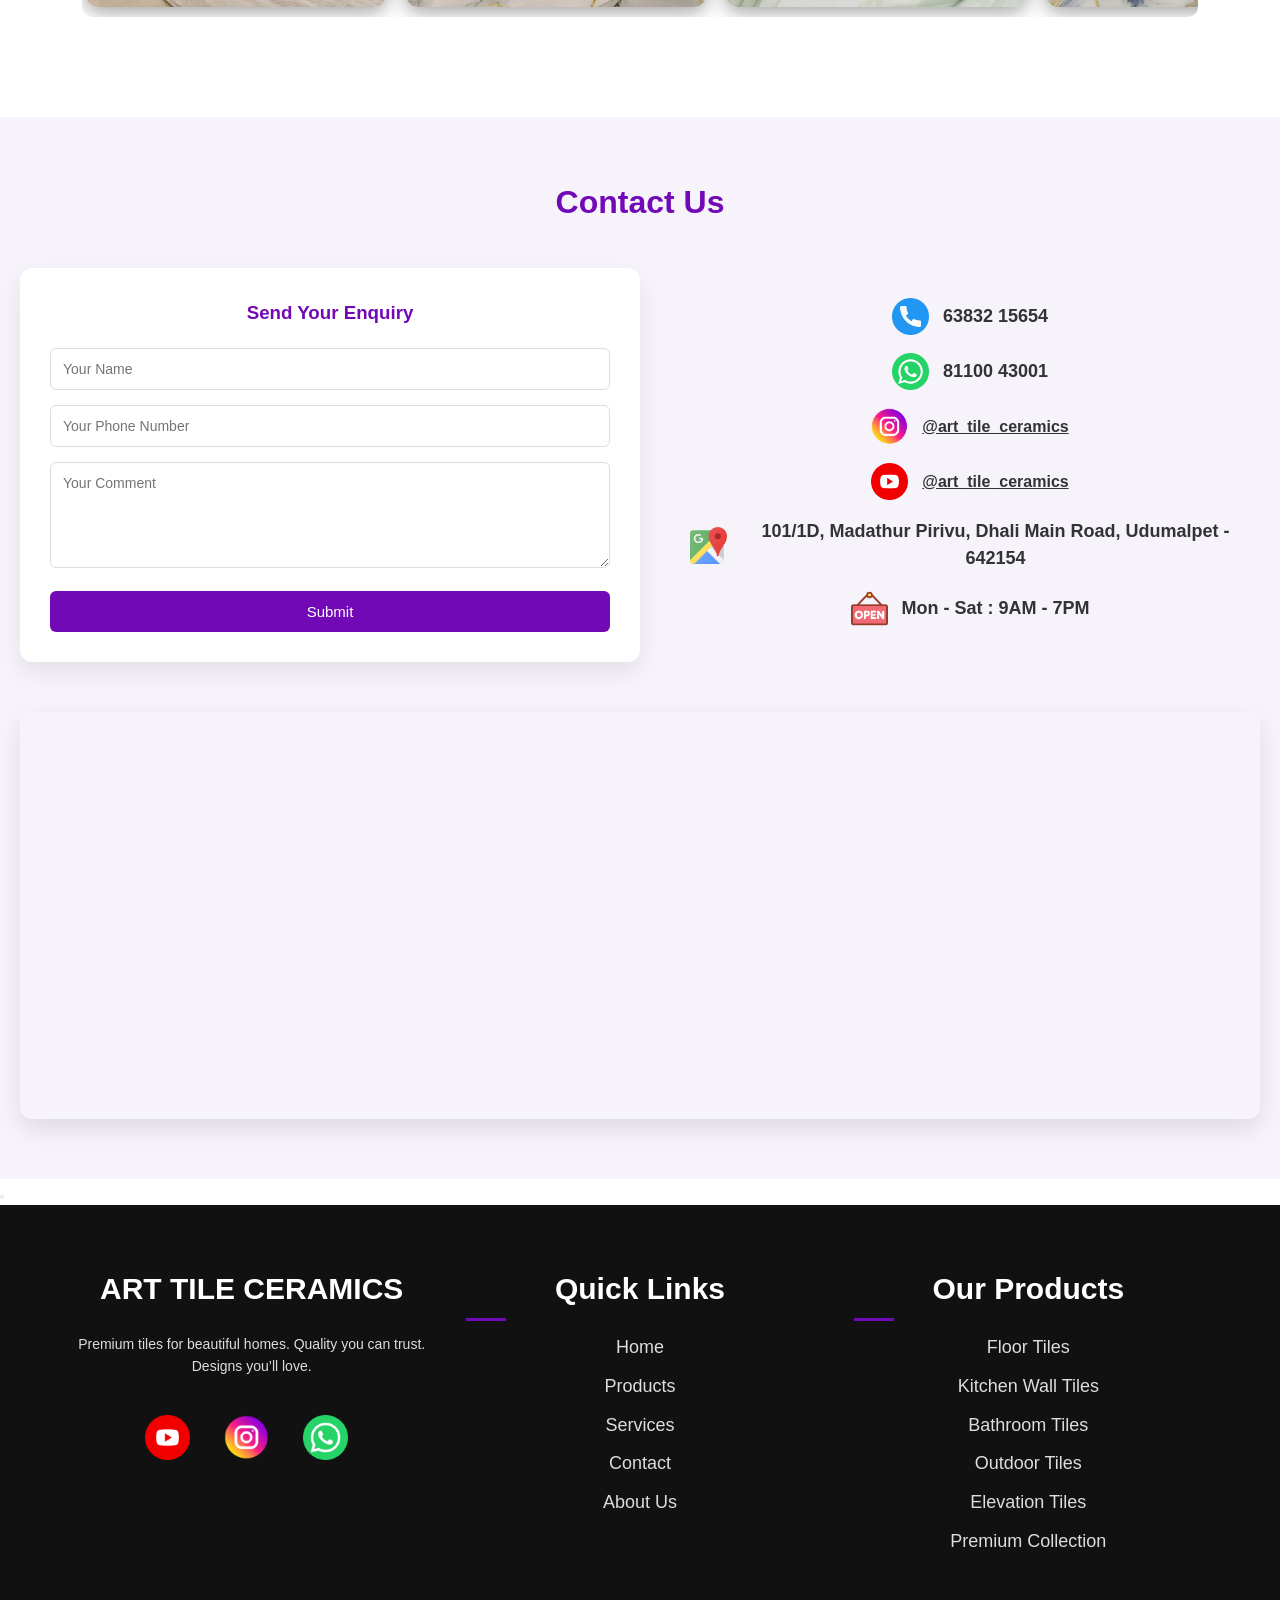
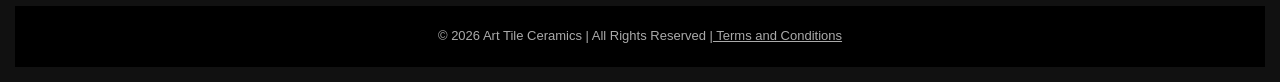
==== commit d2467547: "Update index.html" ====
--- a/index.html
+++ b/index.html
@@ -91,7 +91,7 @@
 
     <!-- IMAGE 1 -->
     <div class="promo-card">
-      <a href="#" class="promo-link">
+      <a href="Anuj_Tiles.html" class="promo-link">
         <img src="Anuj.jpeg" alt="Offer Image 1">
       </a>
 
--- a/style.css
+++ b/style.css
@@ -720,6 +720,9 @@
   .menu-toggle {
     display: block;
   }
+}
+#products {
+  margin-top: -50px;
 }
 
 /* ================= PRODUCT BUTTON GLITTER EFFECT ================= */
@@ -1665,3 +1668,76 @@
     height: 500px;
   }
 }
+
+/* PROMO SECTION */
+.promo-banner {
+  background: #f3f3f3;
+  padding: 30px 15px;
+  display: flex;
+  justify-content: center;
+  gap: 20px;
+  flex-wrap: wrap;
+}
+
+/* CARD */
+.promo-card {
+  flex: 1;
+  max-width: 600px;
+  text-align: center;
+}
+
+/* IMAGE */
+.promo-link img {
+  width: 100%;
+  max-height: 320px;
+  object-fit: contain;
+  display: block;
+  border-radius: 10px;
+  transition: 0.3s ease;
+}
+
+.promo-link img:hover {
+  transform: scale(1.01);
+}
+
+/* BUTTON */
+.promo-btn {
+  display: inline-block;
+  margin-top: 12px;
+  padding: 10px 22px;
+  background: #7209b7;
+  color: white;
+  text-decoration: none;
+  border-radius: 30px;
+  font-weight: bold;
+  transition: 0.3s ease;
+}
+
+.promo-btn:hover {
+  background: white;
+  color: #7209b7;
+  border: 1px solid #7209b7;
+}
+
+/* MOBILE */
+@media (max-width: 768px) {
+  .promo-banner {
+    flex-direction: column;
+    padding: 8px 10px;
+    gap: 15px;
+  }
+
+  .promo-card {
+    max-width: 100%;
+  }
+
+  .promo-link img {
+    max-height: 200px;
+    border-radius: 8px;
+  }
+
+  .promo-btn {
+    padding: 9px 18px;
+    font-size: 14px;
+  }
+}
